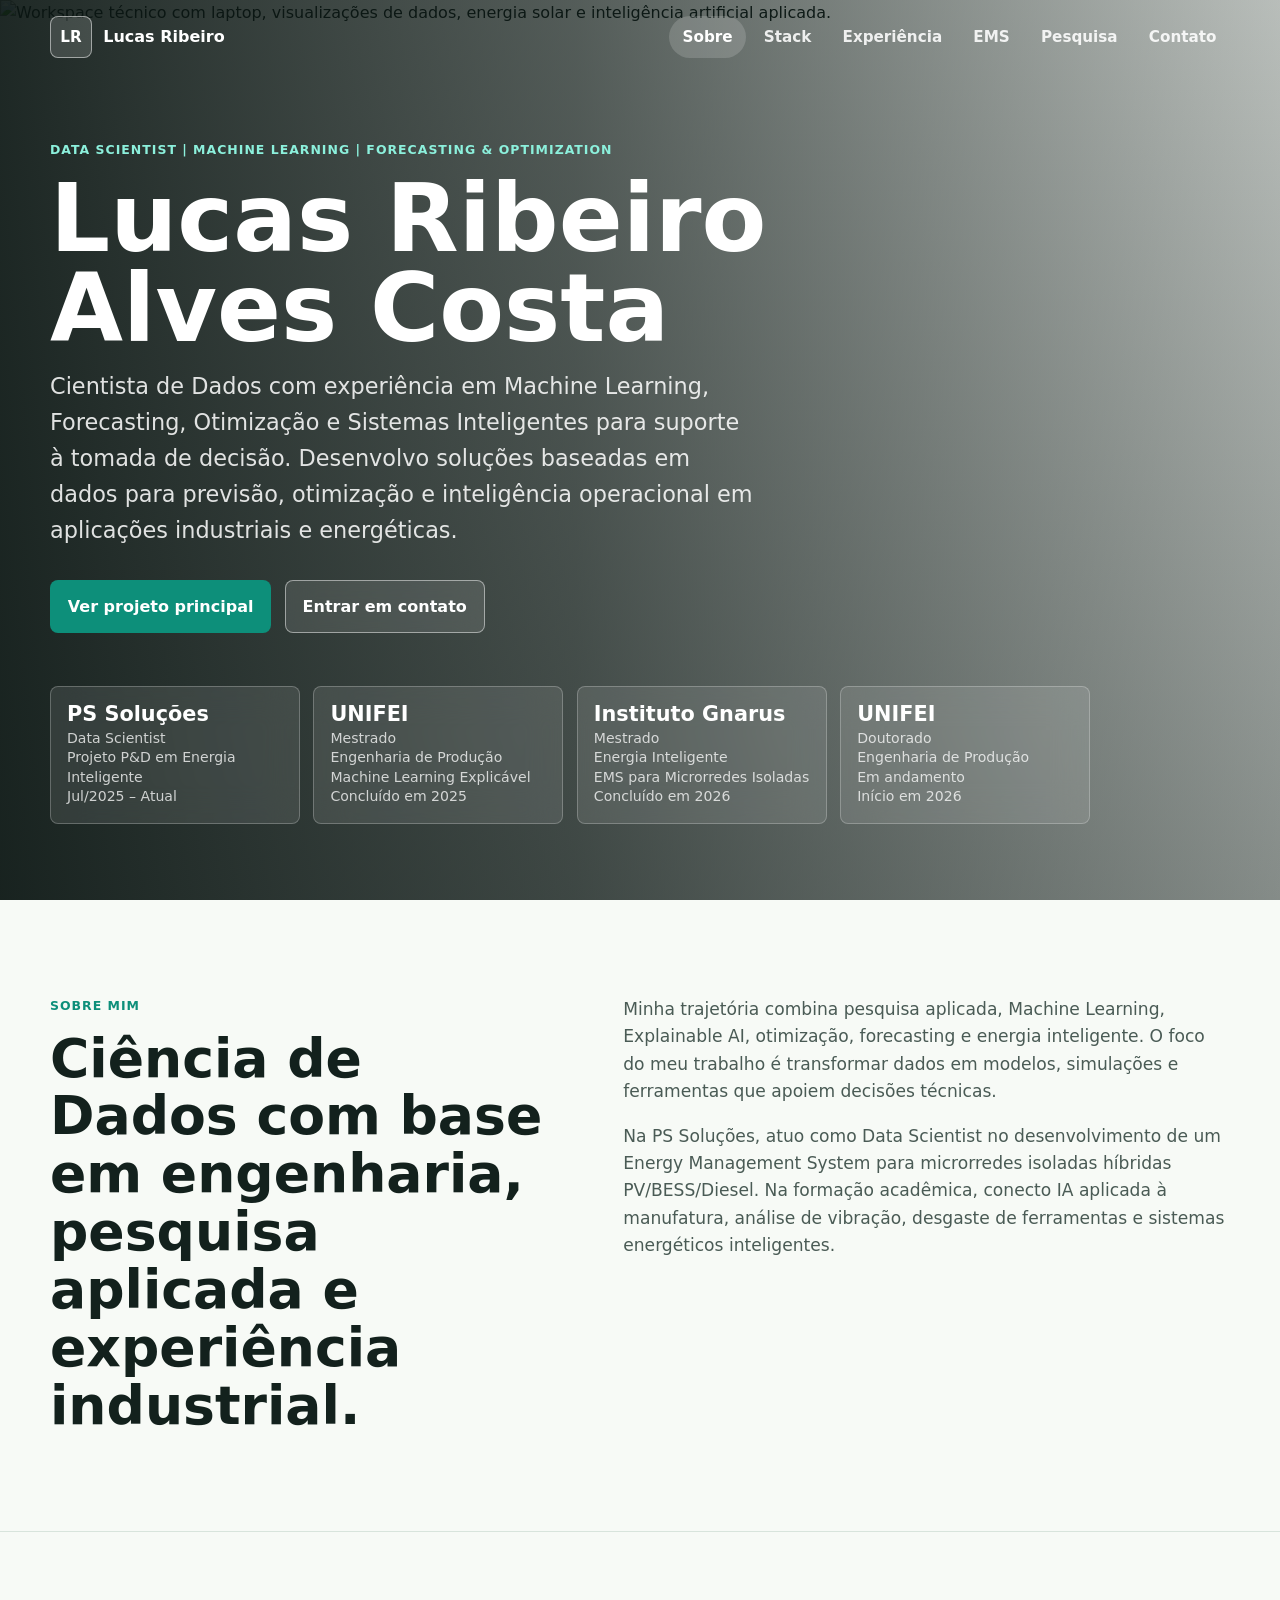
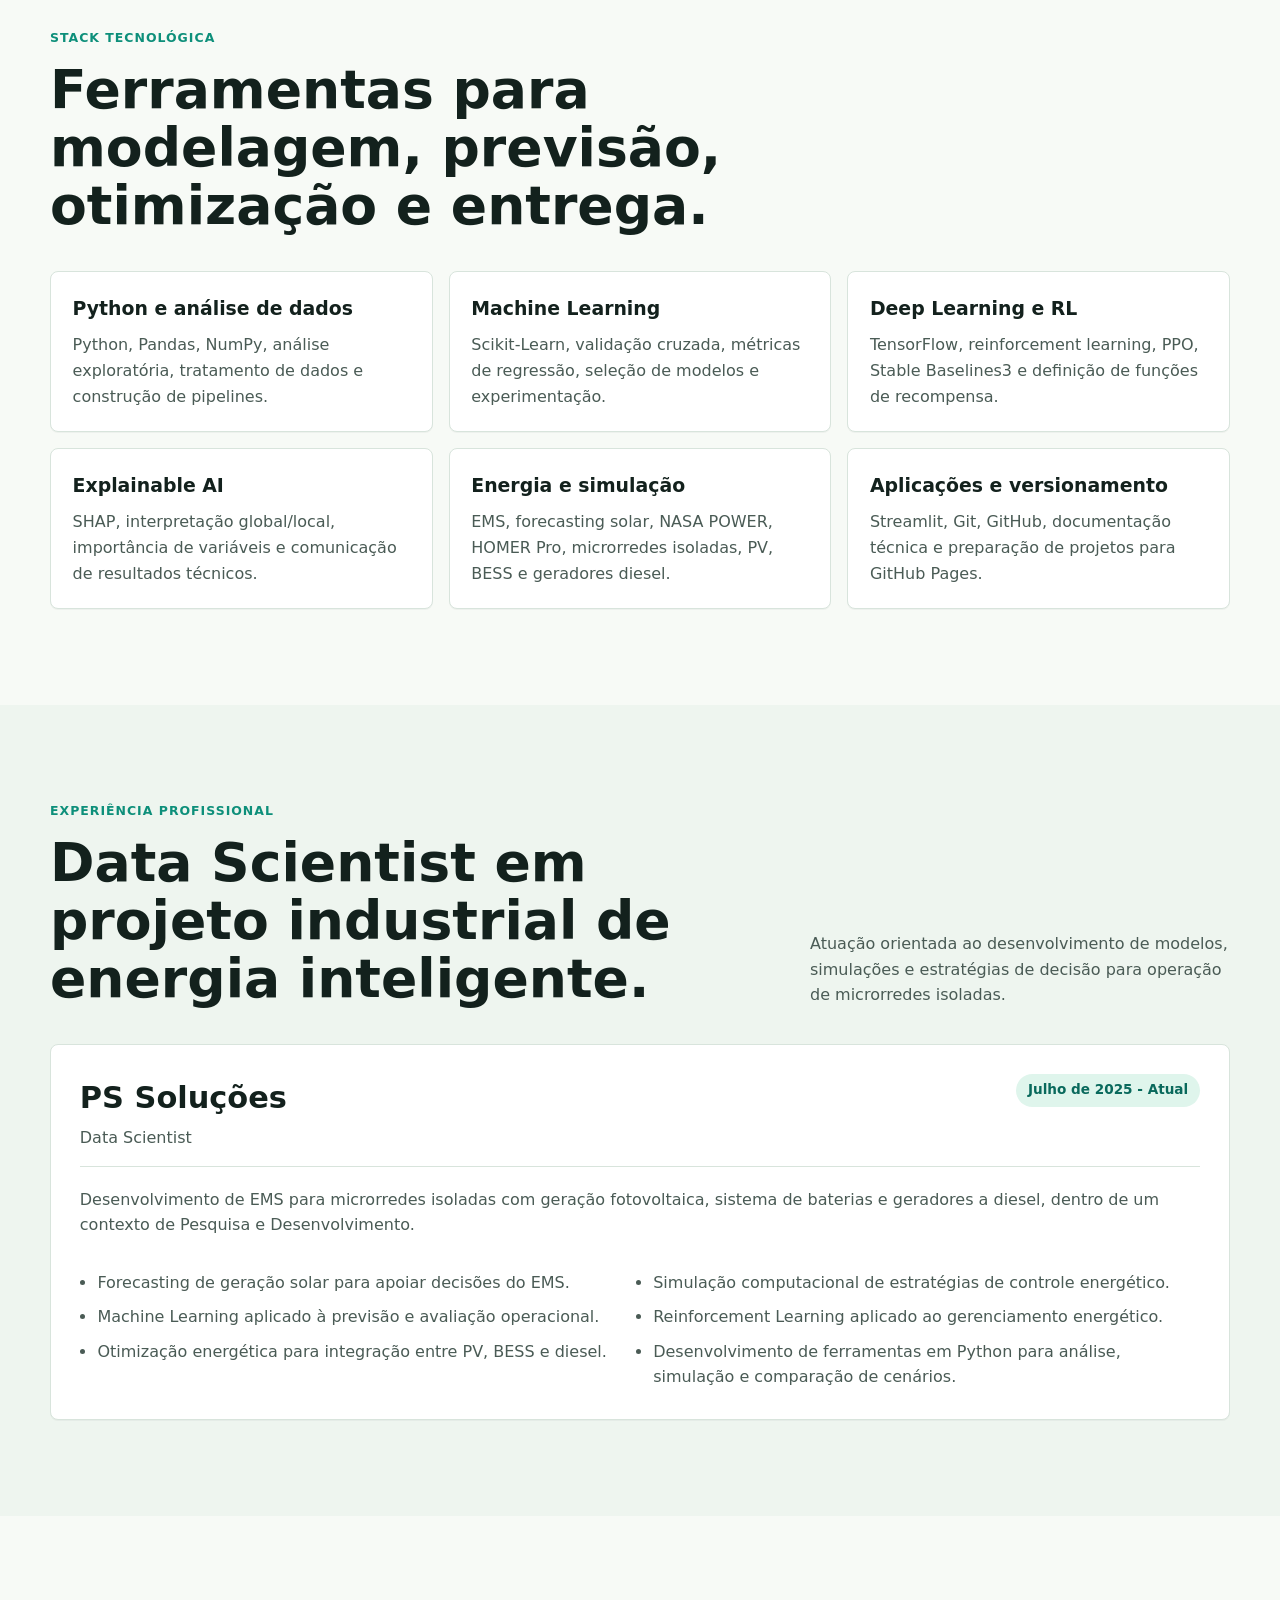
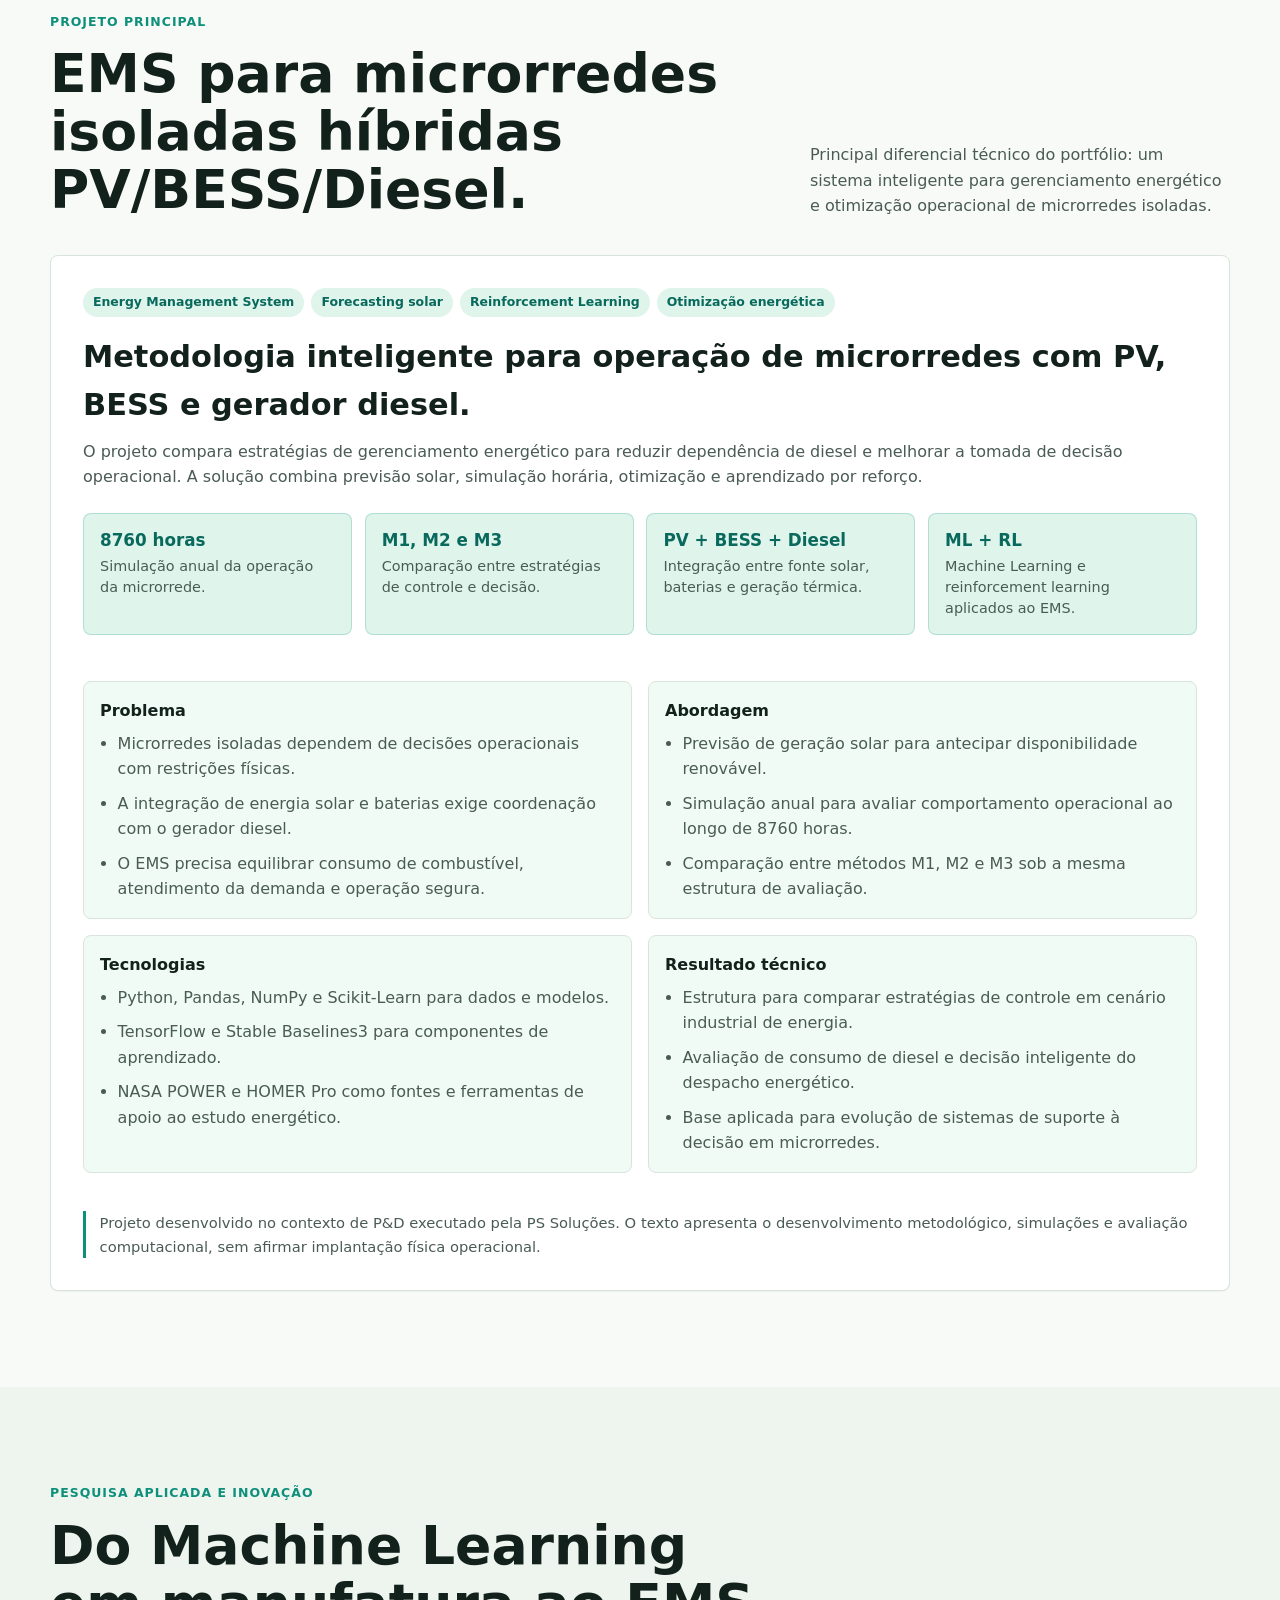
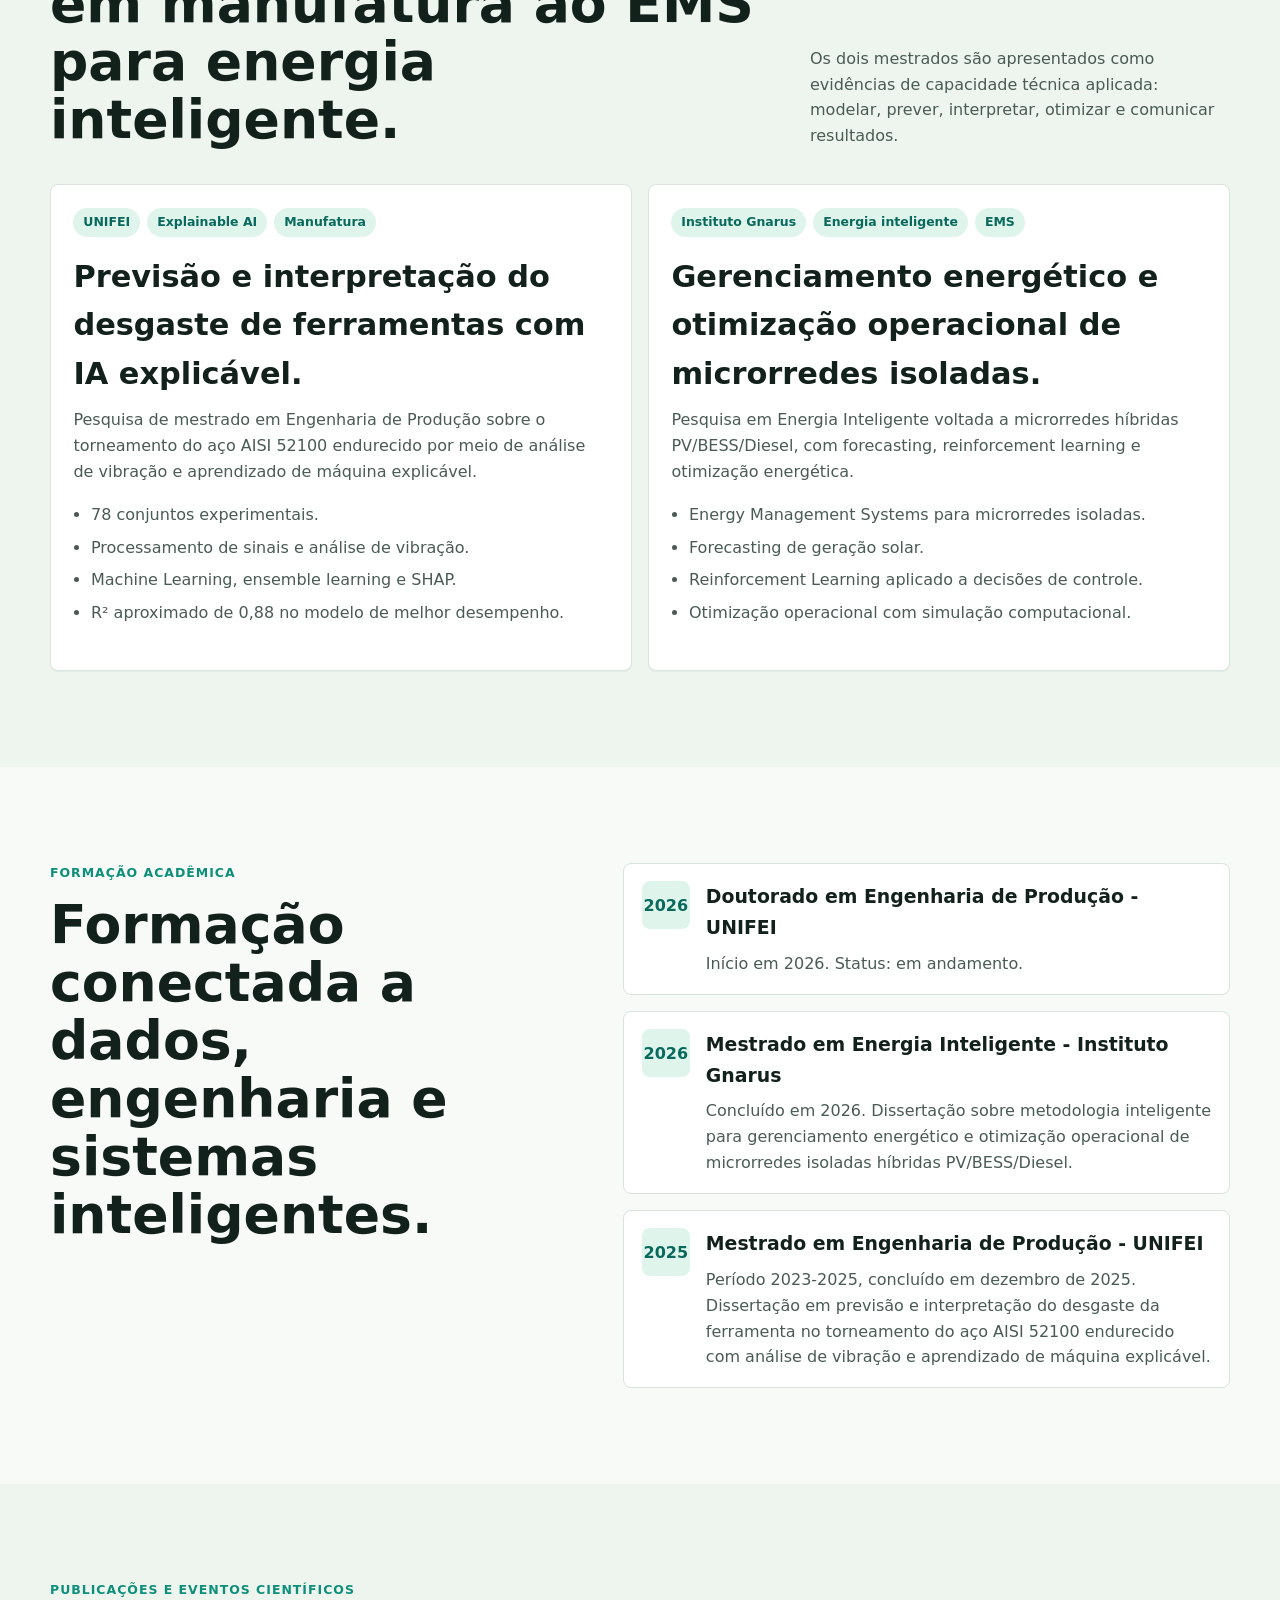
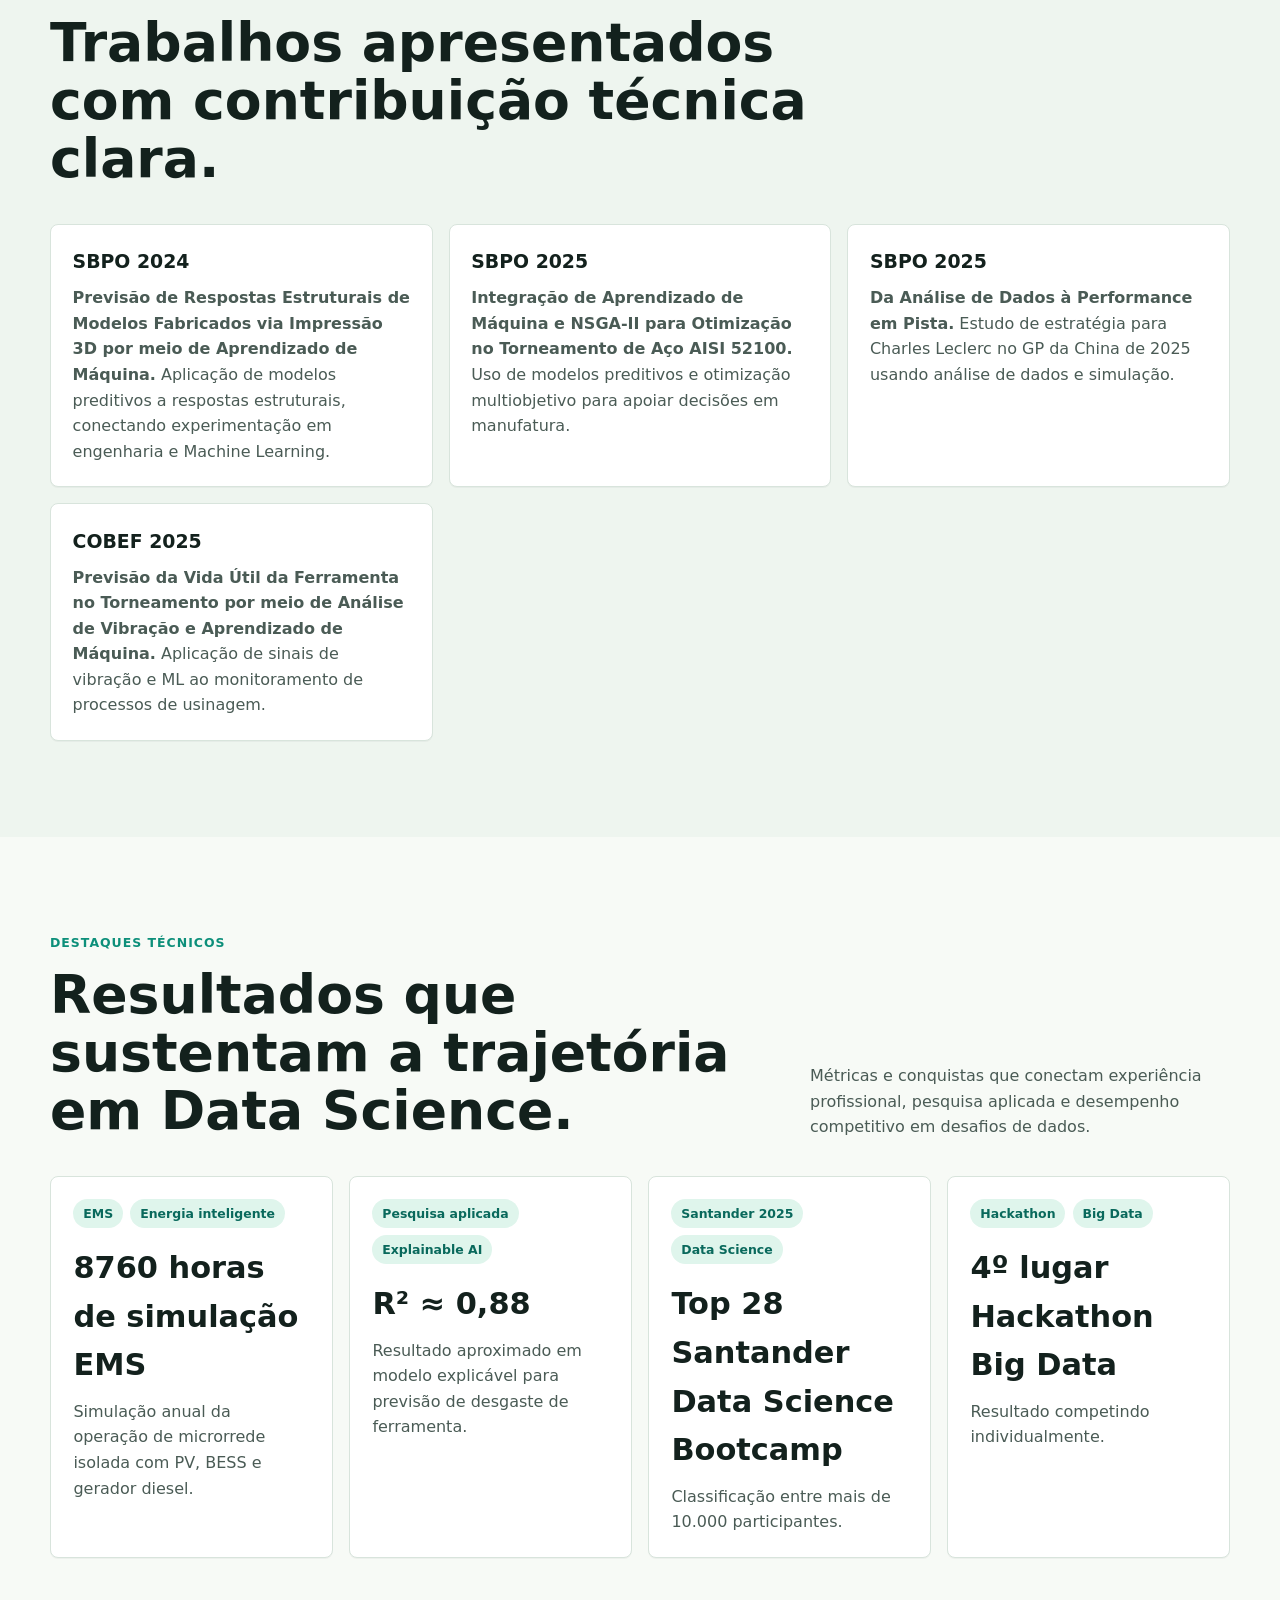
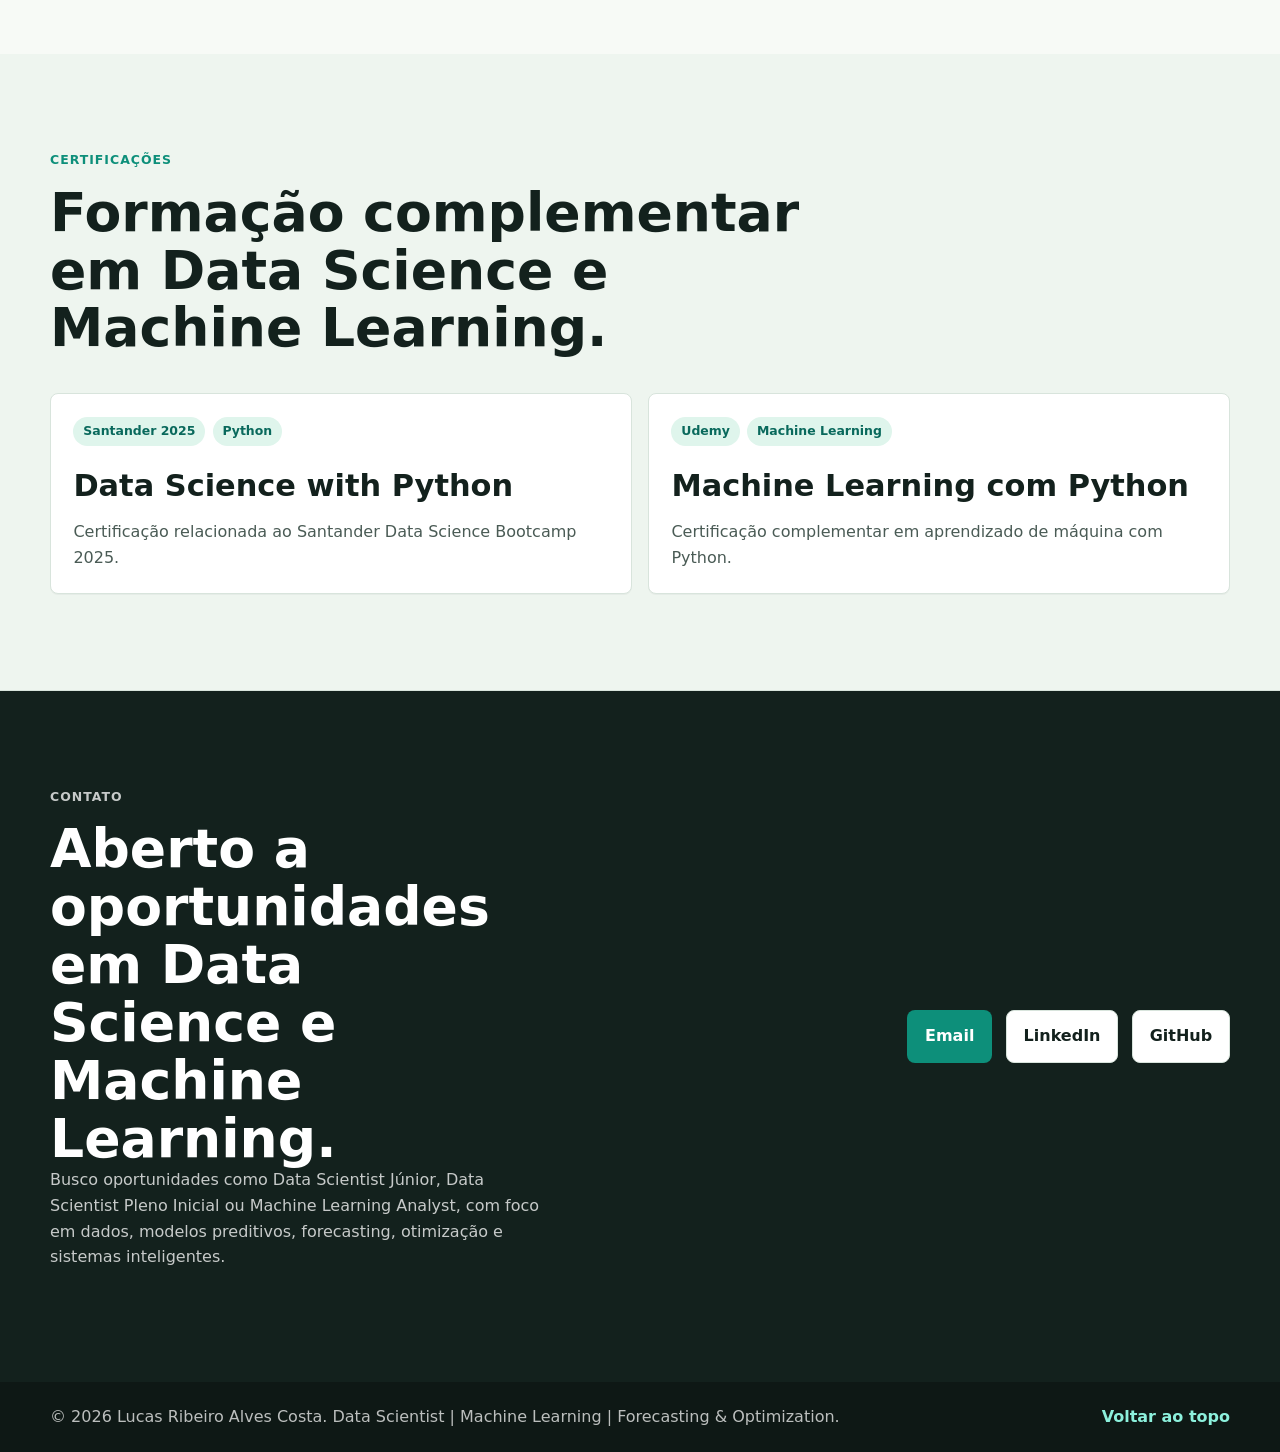
==== index.html @ c2f68615 "Add portfolio homepage" ====
<!doctype html>
<html lang="pt-BR">
  <head>
    <meta charset="utf-8" />
    <meta name="viewport" content="width=device-width, initial-scale=1" />
    <title>Lucas Ribeiro Alves Costa | Data Scientist | Forecasting & Optimization</title>
    <meta
      name="description"
      content="Portfólio de Lucas Ribeiro Alves Costa, Data Scientist com experiência em Machine Learning, Forecasting, Otimização e Sistemas Inteligentes para suporte à tomada de decisão em aplicações industriais e energéticas."
    />
    <meta
      name="keywords"
      content="Lucas Ribeiro Alves Costa, Data Scientist, Machine Learning, Machine Learning Analyst, Forecasting, Optimization, Python, Pandas, NumPy, Scikit-Learn, TensorFlow, SHAP, Explainable AI, Reinforcement Learning, EMS, microrredes isoladas, energia inteligente"
    />
    <meta name="author" content="Lucas Ribeiro Alves Costa" />
    <meta name="robots" content="index, follow" />
    <link rel="canonical" href="https://lucasribeirodatascience.github.io/portfolio-lucas-ribeiro/" />
    <link rel="icon" href="assets/favicon.svg" type="image/svg+xml" />
    <link rel="stylesheet" href="styles.css" />

    <meta property="og:type" content="website" />
    <meta property="og:title" content="Lucas Ribeiro Alves Costa | Data Scientist" />
    <meta
      property="og:description"
      content="Machine Learning, forecasting, otimização e sistemas inteligentes aplicados a manufatura, energia inteligente e suporte à decisão."
    />
    <meta
      property="og:image"
      content="https://lucasribeirodatascience.github.io/portfolio-lucas-ribeiro/assets/hero-data-ai.png"
    />
    <meta property="og:url" content="https://lucasribeirodatascience.github.io/portfolio-lucas-ribeiro/" />
    <meta name="twitter:card" content="summary_large_image" />
    <meta name="twitter:title" content="Lucas Ribeiro Alves Costa | Data Scientist" />
    <meta
      name="twitter:description"
      content="Data Scientist com experiência em Machine Learning, Forecasting, Otimização e Sistemas Inteligentes."
    />
    <meta
      name="twitter:image"
      content="https://lucasribeirodatascience.github.io/portfolio-lucas-ribeiro/assets/hero-data-ai.png"
    />

    <script type="application/ld+json">
      {
        "@context": "https://schema.org",
        "@type": "Person",
        "name": "Lucas Ribeiro Alves Costa",
        "jobTitle": "Data Scientist",
        "email": "mailto:lucas.ribeirocosta@hotmail.com",
        "worksFor": {
          "@type": "Organization",
          "name": "PS Soluções"
        },
        "alumniOf": [
          {
            "@type": "CollegeOrUniversity",
            "name": "Universidade Federal de Itajubá"
          },
          {
            "@type": "EducationalOrganization",
            "name": "Instituto Gnarus"
          }
        ],
        "description": "Cientista de Dados com experiência em Machine Learning, Forecasting, Otimização e Sistemas Inteligentes para suporte à tomada de decisão.",
        "knowsAbout": [
          "Python",
          "Pandas",
          "NumPy",
          "Scikit-Learn",
          "TensorFlow",
          "SHAP",
          "Explainable AI",
          "Forecasting",
          "Optimization",
          "Reinforcement Learning",
          "Stable Baselines3",
          "Streamlit",
          "Energy Management Systems",
          "Microgrids",
          "Solar Forecasting"
        ],
        "url": "https://lucasribeirodatascience.github.io/portfolio-lucas-ribeiro/",
        "sameAs": [
          "https://github.com/LucasRibeirodatascience",
          "https://linkedin.com/in/lucas-ribeiro-datascientist/"
        ]
      }
    </script>
  </head>
  <body>
    <a class="skip-link" href="#conteudo">Ir para o conteúdo</a>

    <header class="site-header" data-header>
      <nav class="nav" aria-label="Navegação principal">
        <a class="brand" href="#inicio" aria-label="Lucas Ribeiro Alves Costa, início">
          <span class="brand__mark">LR</span>
          <span class="brand__text">Lucas Ribeiro</span>
        </a>

        <button class="nav__toggle" type="button" aria-expanded="false" aria-controls="menu">
          <span class="nav__toggle-line"></span>
          <span class="sr-only">Abrir menu</span>
        </button>

        <div class="nav__links" id="menu" data-menu>
          <a href="#sobre">Sobre</a>
          <a href="#stack">Stack</a>
          <a href="#experiencia">Experiência</a>
          <a href="#ems">EMS</a>
          <a href="#pesquisa">Pesquisa</a>
          <a href="#contato">Contato</a>
        </div>
      </nav>
    </header>

    <main id="conteudo">
      <section class="hero" id="inicio" aria-labelledby="hero-title">
        <img
          class="hero__image"
          src="assets/hero-data-ai.png"
          alt="Workspace técnico com laptop, visualizações de dados, energia solar e inteligência artificial aplicada."
        />
        <div class="hero__overlay"></div>
        <div class="hero__content">
          <p class="eyebrow">Data Scientist | Machine Learning | Forecasting & Optimization</p>
          <h1 id="hero-title">Lucas Ribeiro Alves Costa</h1>
          <p class="hero__lead">
            Cientista de Dados com experiência em Machine Learning, Forecasting, Otimização e Sistemas
            Inteligentes para suporte à tomada de decisão. Desenvolvo soluções baseadas em dados para
            previsão, otimização e inteligência operacional em aplicações industriais e energéticas.
          </p>
          <div class="hero__actions" aria-label="Ações principais">
            <a class="button button--primary" href="#ems">Ver projeto principal</a>
            <a class="button button--secondary" href="mailto:lucas.ribeirocosta@hotmail.com">Entrar em contato</a>
          </div>
          <dl class="hero__stats hero__stats--four" aria-label="Destaques profissionais">
            <div>
              <dt>PS Soluções</dt>
              <dd>
                <span>Data Scientist</span>
                <span>Projeto P&amp;D em Energia Inteligente</span>
                <span>Jul/2025 – Atual</span>
              </dd>
            </div>
            <div>
              <dt>UNIFEI</dt>
              <dd>
                <span>Mestrado</span>
                <span>Engenharia de Produção</span>
                <span>Machine Learning Explicável</span>
                <span>Concluído em 2025</span>
              </dd>
            </div>
            <div>
              <dt>Instituto Gnarus</dt>
              <dd>
                <span>Mestrado</span>
                <span>Energia Inteligente</span>
                <span>EMS para Microrredes Isoladas</span>
                <span>Concluído em 2026</span>
              </dd>
            </div>
            <div>
              <dt>UNIFEI</dt>
              <dd>
                <span>Doutorado</span>
                <span>Engenharia de Produção</span>
                <span>Em andamento</span>
                <span>Início em 2026</span>
              </dd>
            </div>
          </dl>
        </div>
      </section>

      <section class="section section--intro" id="sobre" aria-labelledby="sobre-title">
        <div class="container intro-grid">
          <div>
            <p class="section__kicker">Sobre mim</p>
            <h2 id="sobre-title">Ciência de Dados com base em engenharia, pesquisa aplicada e experiência industrial.</h2>
          </div>
          <div class="intro-copy">
            <p>
              Minha trajetória combina pesquisa aplicada, Machine Learning, Explainable AI, otimização,
              forecasting e energia inteligente. O foco do meu trabalho é transformar dados em modelos,
              simulações e ferramentas que apoiem decisões técnicas.
            </p>
            <p>
              Na PS Soluções, atuo como Data Scientist no desenvolvimento de um Energy Management System
              para microrredes isoladas híbridas PV/BESS/Diesel. Na formação acadêmica, conecto IA aplicada
              à manufatura, análise de vibração, desgaste de ferramentas e sistemas energéticos inteligentes.
            </p>
          </div>
        </div>
      </section>

      <section class="section" id="stack" aria-labelledby="stack-title">
        <div class="container">
          <div class="section-heading">
            <p class="section__kicker">Stack tecnológica</p>
            <h2 id="stack-title">Ferramentas para modelagem, previsão, otimização e entrega.</h2>
          </div>
          <div class="stack-grid" role="list">
            <article class="stack-card" role="listitem">
              <h3>Python e análise de dados</h3>
              <p>Python, Pandas, NumPy, análise exploratória, tratamento de dados e construção de pipelines.</p>
            </article>
            <article class="stack-card" role="listitem">
              <h3>Machine Learning</h3>
              <p>Scikit-Learn, validação cruzada, métricas de regressão, seleção de modelos e experimentação.</p>
            </article>
            <article class="stack-card" role="listitem">
              <h3>Deep Learning e RL</h3>
              <p>TensorFlow, reinforcement learning, PPO, Stable Baselines3 e definição de funções de recompensa.</p>
            </article>
            <article class="stack-card" role="listitem">
              <h3>Explainable AI</h3>
              <p>SHAP, interpretação global/local, importância de variáveis e comunicação de resultados técnicos.</p>
            </article>
            <article class="stack-card" role="listitem">
              <h3>Energia e simulação</h3>
              <p>EMS, forecasting solar, NASA POWER, HOMER Pro, microrredes isoladas, PV, BESS e geradores diesel.</p>
            </article>
            <article class="stack-card" role="listitem">
              <h3>Aplicações e versionamento</h3>
              <p>Streamlit, Git, GitHub, documentação técnica e preparação de projetos para GitHub Pages.</p>
            </article>
          </div>
        </div>
      </section>

      <section class="section section--muted" id="experiencia" aria-labelledby="experiencia-title">
        <div class="container">
          <div class="section-heading section-heading--wide">
            <div>
              <p class="section__kicker">Experiência profissional</p>
              <h2 id="experiencia-title">Data Scientist em projeto industrial de energia inteligente.</h2>
            </div>
            <p>
              Atuação orientada ao desenvolvimento de modelos, simulações e estratégias de decisão para
              operação de microrredes isoladas.
            </p>
          </div>

          <article class="experience-card">
            <div class="experience-card__header">
              <div>
                <h3>PS Soluções</h3>
                <p>Data Scientist</p>
              </div>
              <span>Julho de 2025 - Atual</span>
            </div>
            <div class="experience-card__body">
              <p>
                Desenvolvimento de EMS para microrredes isoladas com geração fotovoltaica, sistema de
                baterias e geradores a diesel, dentro de um contexto de Pesquisa e Desenvolvimento.
              </p>
              <ul class="checked-list">
                <li>Forecasting de geração solar para apoiar decisões do EMS.</li>
                <li>Simulação computacional de estratégias de controle energético.</li>
                <li>Machine Learning aplicado à previsão e avaliação operacional.</li>
                <li>Reinforcement Learning aplicado ao gerenciamento energético.</li>
                <li>Otimização energética para integração entre PV, BESS e diesel.</li>
                <li>Desenvolvimento de ferramentas em Python para análise, simulação e comparação de cenários.</li>
              </ul>
            </div>
          </article>
        </div>
      </section>

      <section class="section" id="ems" aria-labelledby="ems-title">
        <div class="container">
          <div class="section-heading section-heading--wide">
            <div>
              <p class="section__kicker">Projeto principal</p>
              <h2 id="ems-title">EMS para microrredes isoladas híbridas PV/BESS/Diesel.</h2>
            </div>
            <p>
              Principal diferencial técnico do portfólio: um sistema inteligente para gerenciamento
              energético e otimização operacional de microrredes isoladas.
            </p>
          </div>

          <article class="project-card project-card--hero">
            <div class="project-card__meta">
              <span>Energy Management System</span>
              <span>Forecasting solar</span>
              <span>Reinforcement Learning</span>
              <span>Otimização energética</span>
            </div>
            <h3>Metodologia inteligente para operação de microrredes com PV, BESS e gerador diesel.</h3>
            <p>
              O projeto compara estratégias de gerenciamento energético para reduzir dependência de diesel
              e melhorar a tomada de decisão operacional. A solução combina previsão solar, simulação
              horária, otimização e aprendizado por reforço.
            </p>

            <div class="metric-strip" aria-label="Métricas de escopo do EMS">
              <div>
                <strong>8760 horas</strong>
                <span>Simulação anual da operação da microrrede.</span>
              </div>
              <div>
                <strong>M1, M2 e M3</strong>
                <span>Comparação entre estratégias de controle e decisão.</span>
              </div>
              <div>
                <strong>PV + BESS + Diesel</strong>
                <span>Integração entre fonte solar, baterias e geração térmica.</span>
              </div>
              <div>
                <strong>ML + RL</strong>
                <span>Machine Learning e reinforcement learning aplicados ao EMS.</span>
              </div>
            </div>

            <div class="evidence-grid">
              <div>
                <h4>Problema</h4>
                <ul>
                  <li>Microrredes isoladas dependem de decisões operacionais com restrições físicas.</li>
                  <li>A integração de energia solar e baterias exige coordenação com o gerador diesel.</li>
                  <li>O EMS precisa equilibrar consumo de combustível, atendimento da demanda e operação segura.</li>
                </ul>
              </div>
              <div>
                <h4>Abordagem</h4>
                <ul>
                  <li>Previsão de geração solar para antecipar disponibilidade renovável.</li>
                  <li>Simulação anual para avaliar comportamento operacional ao longo de 8760 horas.</li>
                  <li>Comparação entre métodos M1, M2 e M3 sob a mesma estrutura de avaliação.</li>
                </ul>
              </div>
              <div>
                <h4>Tecnologias</h4>
                <ul>
                  <li>Python, Pandas, NumPy e Scikit-Learn para dados e modelos.</li>
                  <li>TensorFlow e Stable Baselines3 para componentes de aprendizado.</li>
                  <li>NASA POWER e HOMER Pro como fontes e ferramentas de apoio ao estudo energético.</li>
                </ul>
              </div>
              <div>
                <h4>Resultado técnico</h4>
                <ul>
                  <li>Estrutura para comparar estratégias de controle em cenário industrial de energia.</li>
                  <li>Avaliação de consumo de diesel e decisão inteligente do despacho energético.</li>
                  <li>Base aplicada para evolução de sistemas de suporte à decisão em microrredes.</li>
                </ul>
              </div>
            </div>

            <p class="source-note">
              Projeto desenvolvido no contexto de P&D executado pela PS Soluções. O texto apresenta o
              desenvolvimento metodológico, simulações e avaliação computacional, sem afirmar implantação
              física operacional.
            </p>
          </article>
        </div>
      </section>

      <section class="section section--muted" id="pesquisa" aria-labelledby="pesquisa-title">
        <div class="container">
          <div class="section-heading section-heading--wide">
            <div>
              <p class="section__kicker">Pesquisa aplicada e inovação</p>
              <h2 id="pesquisa-title">Do Machine Learning em manufatura ao EMS para energia inteligente.</h2>
            </div>
            <p>
              Os dois mestrados são apresentados como evidências de capacidade técnica aplicada: modelar,
              prever, interpretar, otimizar e comunicar resultados.
            </p>
          </div>

          <div class="projects-grid">
            <article class="project-card">
              <div class="project-card__meta">
                <span>UNIFEI</span>
                <span>Explainable AI</span>
                <span>Manufatura</span>
              </div>
              <h3>Previsão e interpretação do desgaste de ferramentas com IA explicável.</h3>
              <p>
                Pesquisa de mestrado em Engenharia de Produção sobre o torneamento do aço AISI 52100
                endurecido por meio de análise de vibração e aprendizado de máquina explicável.
              </p>
              <ul class="project-card__list">
                <li>78 conjuntos experimentais.</li>
                <li>Processamento de sinais e análise de vibração.</li>
                <li>Machine Learning, ensemble learning e SHAP.</li>
                <li>R² aproximado de 0,88 no modelo de melhor desempenho.</li>
              </ul>
            </article>

            <article class="project-card">
              <div class="project-card__meta">
                <span>Instituto Gnarus</span>
                <span>Energia inteligente</span>
                <span>EMS</span>
              </div>
              <h3>Gerenciamento energético e otimização operacional de microrredes isoladas.</h3>
              <p>
                Pesquisa em Energia Inteligente voltada a microrredes híbridas PV/BESS/Diesel, com
                forecasting, reinforcement learning e otimização energética.
              </p>
              <ul class="project-card__list">
                <li>Energy Management Systems para microrredes isoladas.</li>
                <li>Forecasting de geração solar.</li>
                <li>Reinforcement Learning aplicado a decisões de controle.</li>
                <li>Otimização operacional com simulação computacional.</li>
              </ul>
            </article>
          </div>
        </div>
      </section>

      <section class="section" id="formacao" aria-labelledby="formacao-title">
        <div class="container results-layout">
          <div class="section-heading">
            <p class="section__kicker">Formação acadêmica</p>
            <h2 id="formacao-title">Formação conectada a dados, engenharia e sistemas inteligentes.</h2>
          </div>
          <div class="timeline">
            <article class="timeline__item">
              <span class="timeline__number">2026</span>
              <div>
                <h3>Doutorado em Engenharia de Produção - UNIFEI</h3>
                <p>Início em 2026. Status: em andamento.</p>
              </div>
            </article>
            <article class="timeline__item">
              <span class="timeline__number">2026</span>
              <div>
                <h3>Mestrado em Energia Inteligente - Instituto Gnarus</h3>
                <p>
                  Concluído em 2026. Dissertação sobre metodologia inteligente para gerenciamento
                  energético e otimização operacional de microrredes isoladas híbridas PV/BESS/Diesel.
                </p>
              </div>
            </article>
            <article class="timeline__item">
              <span class="timeline__number">2025</span>
              <div>
                <h3>Mestrado em Engenharia de Produção - UNIFEI</h3>
                <p>
                  Período 2023-2025, concluído em dezembro de 2025. Dissertação em previsão e interpretação
                  do desgaste da ferramenta no torneamento do aço AISI 52100 endurecido com análise de
                  vibração e aprendizado de máquina explicável.
                </p>
              </div>
            </article>
          </div>
        </div>
      </section>

      <section class="section section--muted" id="eventos" aria-labelledby="eventos-title">
        <div class="container">
          <div class="section-heading">
            <p class="section__kicker">Publicações e eventos científicos</p>
            <h2 id="eventos-title">Trabalhos apresentados com contribuição técnica clara.</h2>
          </div>
          <div class="stack-grid">
            <article class="stack-card">
              <h3>SBPO 2024</h3>
              <p>
                <strong>Previsão de Respostas Estruturais de Modelos Fabricados via Impressão 3D por meio
                de Aprendizado de Máquina.</strong> Aplicação de modelos preditivos a respostas estruturais,
                conectando experimentação em engenharia e Machine Learning.
              </p>
            </article>
            <article class="stack-card">
              <h3>SBPO 2025</h3>
              <p>
                <strong>Integração de Aprendizado de Máquina e NSGA-II para Otimização no Torneamento de
                Aço AISI 52100.</strong> Uso de modelos preditivos e otimização multiobjetivo para apoiar
                decisões em manufatura.
              </p>
            </article>
            <article class="stack-card">
              <h3>SBPO 2025</h3>
              <p>
                <strong>Da Análise de Dados à Performance em Pista.</strong> Estudo de estratégia para
                Charles Leclerc no GP da China de 2025 usando análise de dados e simulação.
              </p>
            </article>
            <article class="stack-card">
              <h3>COBEF 2025</h3>
              <p>
                <strong>Previsão da Vida Útil da Ferramenta no Torneamento por meio de Análise de Vibração
                e Aprendizado de Máquina.</strong> Aplicação de sinais de vibração e ML ao monitoramento
                de processos de usinagem.
              </p>
            </article>
          </div>
        </div>
      </section>

      <section class="section" id="destaques-tecnicos" aria-labelledby="destaques-tecnicos-title">
        <div class="container">
          <div class="section-heading section-heading--wide">
            <div>
              <p class="section__kicker">Destaques técnicos</p>
              <h2 id="destaques-tecnicos-title">Resultados que sustentam a trajetória em Data Science.</h2>
            </div>
            <p>
              Métricas e conquistas que conectam experiência profissional, pesquisa aplicada e desempenho
              competitivo em desafios de dados.
            </p>
          </div>
          <div class="differentials-grid">
            <article class="project-card">
              <div class="project-card__meta">
                <span>EMS</span>
                <span>Energia inteligente</span>
              </div>
              <h3>8760 horas de simulação EMS</h3>
              <p>Simulação anual da operação de microrrede isolada com PV, BESS e gerador diesel.</p>
            </article>
            <article class="project-card">
              <div class="project-card__meta">
                <span>Pesquisa aplicada</span>
                <span>Explainable AI</span>
              </div>
              <h3>R² ≈ 0,88</h3>
              <p>Resultado aproximado em modelo explicável para previsão de desgaste de ferramenta.</p>
            </article>
            <article class="project-card">
              <div class="project-card__meta">
                <span>Santander 2025</span>
                <span>Data Science</span>
              </div>
              <h3>Top 28 Santander Data Science Bootcamp</h3>
              <p>Classificação entre mais de 10.000 participantes.</p>
            </article>
            <article class="project-card">
              <div class="project-card__meta">
                <span>Hackathon</span>
                <span>Big Data</span>
              </div>
              <h3>4º lugar Hackathon Big Data</h3>
              <p>Resultado competindo individualmente.</p>
            </article>
          </div>
        </div>
      </section>

      <section class="section section--muted" id="certificacoes" aria-labelledby="certificacoes-title">
        <div class="container">
          <div class="section-heading">
            <p class="section__kicker">Certificações</p>
            <h2 id="certificacoes-title">Formação complementar em Data Science e Machine Learning.</h2>
          </div>
          <div class="projects-grid projects-grid--compact">
            <article class="project-card">
              <div class="project-card__meta">
                <span>Santander 2025</span>
                <span>Python</span>
              </div>
              <h3>Data Science with Python</h3>
              <p>Certificação relacionada ao Santander Data Science Bootcamp 2025.</p>
            </article>
            <article class="project-card">
              <div class="project-card__meta">
                <span>Udemy</span>
                <span>Machine Learning</span>
              </div>
              <h3>Machine Learning com Python</h3>
              <p>Certificação complementar em aprendizado de máquina com Python.</p>
            </article>
          </div>
        </div>
      </section>

      <section class="section section--cta" id="contato" aria-labelledby="contato-title">
        <div class="container contact">
          <div>
            <p class="section__kicker">Contato</p>
            <h2 id="contato-title">Aberto a oportunidades em Data Science e Machine Learning.</h2>
            <p>
              Busco oportunidades como Data Scientist Júnior, Data Scientist Pleno Inicial ou Machine
              Learning Analyst, com foco em dados, modelos preditivos, forecasting, otimização e sistemas
              inteligentes.
            </p>
          </div>
          <div class="contact__actions">
            <a class="button button--primary" href="mailto:lucas.ribeirocosta@hotmail.com">Email</a>
            <a class="button button--secondary" href="https://linkedin.com/in/lucas-ribeiro-datascientist/" target="_blank" rel="noreferrer">LinkedIn</a>
            <a class="button button--secondary" href="https://github.com/LucasRibeirodatascience" target="_blank" rel="noreferrer">GitHub</a>
          </div>
        </div>
      </section>
    </main>

    <footer class="footer">
      <div class="container footer__inner">
        <p>© <span data-year></span> Lucas Ribeiro Alves Costa. Data Scientist | Machine Learning | Forecasting & Optimization.</p>
        <a href="#inicio">Voltar ao topo</a>
      </div>
    </footer>

    <script src="script.js"></script>
  </body>
</html>
---- styles.css ----
:root {
  --bg: #f7faf6;
  --bg-strong: #eef5ef;
  --ink: #13211d;
  --ink-soft: #4a5b55;
  --line: #d8e4dc;
  --teal: #0d8f7a;
  --teal-deep: #09695c;
  --mint: #dff5ec;
  --white: #ffffff;
  --graphite: #1f2a27;
  --shadow: 0 20px 60px rgba(16, 33, 29, 0.14);
  --radius: 8px;
  --max-width: 1180px;
  color-scheme: light;
}

* {
  box-sizing: border-box;
}

html {
  scroll-behavior: smooth;
}

body {
  margin: 0;
  background: var(--bg);
  color: var(--ink);
  font-family:
    Inter, ui-sans-serif, system-ui, -apple-system, BlinkMacSystemFont, "Segoe UI", sans-serif;
  line-height: 1.6;
  text-rendering: optimizeLegibility;
}

body.nav-open {
  overflow: hidden;
}

img {
  display: block;
  max-width: 100%;
}

a {
  color: inherit;
  text-decoration: none;
}

p,
h1,
h2,
h3 {
  margin-top: 0;
}

p {
  color: var(--ink-soft);
}

:focus-visible {
  outline: 3px solid rgba(13, 143, 122, 0.5);
  outline-offset: 3px;
}

.sr-only,
.skip-link {
  clip: rect(0 0 0 0);
  clip-path: inset(50%);
  height: 1px;
  overflow: hidden;
  position: absolute;
  white-space: nowrap;
  width: 1px;
}

.skip-link:focus {
  clip: auto;
  clip-path: none;
  height: auto;
  left: 1rem;
  padding: 0.7rem 1rem;
  top: 1rem;
  width: auto;
  z-index: 100;
  background: var(--white);
  border: 1px solid var(--line);
  border-radius: var(--radius);
}

.container {
  width: min(100% - 2rem, var(--max-width));
  margin-inline: auto;
}

.site-header {
  position: fixed;
  inset: 0 0 auto;
  z-index: 50;
  transition:
    background 180ms ease,
    border-color 180ms ease,
    box-shadow 180ms ease;
}

.site-header.is-scrolled,
.site-header.is-open {
  background: rgba(247, 250, 246, 0.94);
  border-bottom: 1px solid rgba(216, 228, 220, 0.9);
  box-shadow: 0 10px 30px rgba(16, 33, 29, 0.08);
  backdrop-filter: blur(16px);
}

.nav {
  width: min(100% - 2rem, var(--max-width));
  min-height: 74px;
  margin-inline: auto;
  display: flex;
  align-items: center;
  justify-content: space-between;
  gap: 1rem;
}

.brand {
  display: inline-flex;
  align-items: center;
  gap: 0.7rem;
  color: var(--white);
  font-weight: 800;
}

.site-header.is-scrolled .brand,
.site-header.is-open .brand {
  color: var(--ink);
}

.brand__mark {
  display: grid;
  width: 42px;
  height: 42px;
  place-items: center;
  border: 1px solid rgba(255, 255, 255, 0.5);
  border-radius: var(--radius);
  background: rgba(255, 255, 255, 0.14);
  font-size: 0.95rem;
}

.site-header.is-scrolled .brand__mark,
.site-header.is-open .brand__mark {
  color: var(--white);
  border-color: transparent;
  background: var(--teal-deep);
}

.nav__links {
  display: flex;
  align-items: center;
  gap: 0.25rem;
}

.nav__links a {
  color: rgba(255, 255, 255, 0.88);
  border-radius: 999px;
  font-size: 0.95rem;
  font-weight: 700;
  padding: 0.55rem 0.85rem;
  transition:
    background 180ms ease,
    color 180ms ease;
}

.site-header.is-scrolled .nav__links a,
.site-header.is-open .nav__links a {
  color: var(--ink-soft);
}

.nav__links a:hover,
.nav__links a.is-active {
  background: rgba(255, 255, 255, 0.16);
  color: var(--white);
}

.site-header.is-scrolled .nav__links a:hover,
.site-header.is-scrolled .nav__links a.is-active,
.site-header.is-open .nav__links a:hover,
.site-header.is-open .nav__links a.is-active {
  background: var(--mint);
  color: var(--teal-deep);
}

.nav__toggle {
  display: none;
}

.hero {
  position: relative;
  min-height: 100svh;
  display: grid;
  align-items: center;
  overflow: hidden;
  isolation: isolate;
}

.hero__image,
.hero__overlay {
  position: absolute;
  inset: 0;
  width: 100%;
  height: 100%;
}

.hero__image {
  z-index: -2;
  object-fit: cover;
}

.hero__overlay {
  z-index: -1;
  background:
    linear-gradient(90deg, rgba(9, 20, 17, 0.9) 0%, rgba(9, 20, 17, 0.66) 45%, rgba(9, 20, 17, 0.2) 100%),
    linear-gradient(0deg, rgba(9, 20, 17, 0.35), rgba(9, 20, 17, 0.08));
}

.hero__content {
  width: min(100% - 2rem, var(--max-width));
  margin: 0 auto;
  padding: 8.5rem 0 4.5rem;
}

.eyebrow,
.section__kicker {
  margin-bottom: 0.85rem;
  color: var(--teal);
  font-size: 0.78rem;
  font-weight: 900;
  text-transform: uppercase;
  letter-spacing: 0.08em;
}

.hero .eyebrow {
  color: #8cf0dc;
}

.hero h1 {
  max-width: 900px;
  margin-bottom: 1rem;
  color: var(--white);
  font-size: clamp(3.1rem, 7.5vw, 5.9rem);
  line-height: 0.95;
  letter-spacing: 0;
}

.hero__lead {
  max-width: 710px;
  margin-bottom: 2rem;
  color: rgba(255, 255, 255, 0.86);
  font-size: clamp(1.1rem, 2vw, 1.4rem);
}

.hero__actions,
.contact__actions {
  display: flex;
  flex-wrap: wrap;
  gap: 0.85rem;
  align-items: center;
}

.button {
  display: inline-flex;
  min-height: 46px;
  align-items: center;
  justify-content: center;
  border: 1px solid transparent;
  border-radius: var(--radius);
  font-weight: 800;
  padding: 0.78rem 1.05rem;
  transition:
    transform 180ms ease,
    background 180ms ease,
    border-color 180ms ease,
    color 180ms ease;
}

.button:hover {
  transform: translateY(-2px);
}

.button--primary {
  background: var(--teal);
  color: var(--white);
}

.button--primary:hover {
  background: var(--teal-deep);
}

.button--secondary {
  border-color: rgba(255, 255, 255, 0.48);
  background: rgba(255, 255, 255, 0.11);
  color: var(--white);
  backdrop-filter: blur(14px);
}

.section--cta .button--secondary,
.button--ghost {
  border-color: var(--line);
  background: var(--white);
  color: var(--ink);
}

.button--ghost {
  background: transparent;
}

.hero__stats {
  display: grid;
  grid-template-columns: repeat(3, minmax(0, 1fr));
  gap: 0.85rem;
  max-width: 860px;
  margin: 3.3rem 0 0;
}

.hero__stats--four {
  grid-template-columns: repeat(4, minmax(0, 1fr));
  max-width: 1040px;
}

.hero__stats div {
  padding: 1rem;
  border: 1px solid rgba(255, 255, 255, 0.24);
  border-radius: var(--radius);
  background: rgba(255, 255, 255, 0.1);
  backdrop-filter: blur(18px);
}

.hero__stats dt {
  color: var(--white);
  font-size: 1.3rem;
  font-weight: 900;
  line-height: 1.15;
}

.hero__stats dd {
  margin: 0.15rem 0 0;
  color: rgba(255, 255, 255, 0.76);
  font-size: 0.88rem;
  line-height: 1.38;
}

.hero__stats dd span {
  display: block;
}

.section {
  padding: 6rem 0;
}

.section--muted {
  background: var(--bg-strong);
}

.section--intro {
  border-bottom: 1px solid var(--line);
}

.intro-grid,
.results-layout,
.contact {
  display: grid;
  grid-template-columns: minmax(0, 0.9fr) minmax(0, 1.1fr);
  gap: clamp(2rem, 6vw, 5rem);
  align-items: start;
}

.section h2 {
  max-width: 780px;
  margin-bottom: 0;
  color: var(--ink);
  font-size: clamp(2rem, 5vw, 3.35rem);
  line-height: 1.08;
  letter-spacing: 0;
}

.intro-copy p {
  font-size: 1.07rem;
}

.section-heading {
  max-width: 790px;
  margin-bottom: 2.25rem;
}

.section-heading--wide {
  max-width: none;
  display: grid;
  grid-template-columns: minmax(0, 1fr) minmax(280px, 420px);
  gap: 2rem;
  align-items: end;
}

.section-heading--wide p:last-child {
  margin-bottom: 0;
}

.stack-grid,
.projects-grid,
.differentials-grid {
  display: grid;
  gap: 1rem;
}

.stack-grid {
  grid-template-columns: repeat(3, minmax(0, 1fr));
}

.stack-card,
.project-card {
  border: 1px solid var(--line);
  border-radius: var(--radius);
  background: var(--white);
  box-shadow: 0 1px 0 rgba(16, 33, 29, 0.04);
}

.stack-card {
  padding: 1.35rem;
}

.stack-card h3,
.project-card h3,
.timeline__item h3 {
  margin-bottom: 0.55rem;
  color: var(--ink);
  font-size: 1.18rem;
}

.stack-card h4,
.project-card h4,
.research-card h4,
.experience-card h4 {
  margin: 0 0 0.45rem;
  color: var(--ink);
  font-size: 1rem;
}

.stack-card p,
.project-card p,
.timeline__item p {
  margin-bottom: 0;
}

.projects-grid {
  grid-template-columns: repeat(2, minmax(0, 1fr));
}

.projects-grid--compact {
  grid-template-columns: repeat(2, minmax(0, 1fr));
}

.differentials-grid {
  grid-template-columns: repeat(4, minmax(0, 1fr));
}

.project-card {
  display: flex;
  min-height: 100%;
  flex-direction: column;
  padding: 1.4rem;
}

.project-card--hero {
  grid-column: 1 / -1;
  padding: clamp(1.4rem, 3vw, 2rem);
}

.project-card--featured {
  grid-row: span 2;
  background: var(--graphite);
  color: var(--white);
  box-shadow: var(--shadow);
}

.project-card--featured h3,
.project-card--featured p,
.project-card--featured li {
  color: var(--white);
}

.project-card--featured p,
.project-card--featured li {
  color: rgba(255, 255, 255, 0.78);
}

.project-card__meta {
  display: flex;
  flex-wrap: wrap;
  gap: 0.45rem;
  margin-bottom: 1rem;
}

.project-card__meta span,
.project-card__tags span {
  display: inline-flex;
  align-items: center;
  border-radius: 999px;
  font-size: 0.78rem;
  font-weight: 800;
}

.project-card__meta span {
  background: var(--mint);
  color: var(--teal-deep);
  padding: 0.28rem 0.62rem;
}

.project-card--featured .project-card__meta span {
  background: rgba(140, 240, 220, 0.14);
  color: #8cf0dc;
}

.project-card h3 {
  font-size: clamp(1.35rem, 3vw, 1.9rem);
}

.project-card__list {
  display: grid;
  gap: 0.45rem;
  margin: 1.1rem 0 1.35rem;
  padding-left: 1.1rem;
  color: var(--ink-soft);
}

.project-card__tags {
  display: flex;
  flex-wrap: wrap;
  gap: 0.45rem;
  margin-top: auto;
}

.project-card__tags span {
  border: 1px solid var(--line);
  color: var(--ink-soft);
  padding: 0.25rem 0.58rem;
}

.project-card--featured .project-card__tags span {
  border-color: rgba(255, 255, 255, 0.18);
  color: rgba(255, 255, 255, 0.78);
}

.experience-card,
.research-card {
  border: 1px solid var(--line);
  border-radius: var(--radius);
  background: var(--white);
  box-shadow: 0 1px 0 rgba(16, 33, 29, 0.04);
}

.experience-card {
  padding: clamp(1.2rem, 3vw, 1.8rem);
}

.experience-card__header {
  display: flex;
  flex-wrap: wrap;
  align-items: start;
  justify-content: space-between;
  gap: 1rem;
  padding-bottom: 1rem;
  border-bottom: 1px solid var(--line);
}

.experience-card__header h3 {
  margin-bottom: 0.15rem;
  color: var(--ink);
  font-size: clamp(1.35rem, 3vw, 1.9rem);
}

.experience-card__header p {
  margin: 0;
}

.experience-card__header span {
  display: inline-flex;
  border-radius: 999px;
  background: var(--mint);
  color: var(--teal-deep);
  font-size: 0.85rem;
  font-weight: 900;
  padding: 0.35rem 0.75rem;
}

.experience-card__body {
  display: grid;
  gap: 1rem;
  padding-top: 1.2rem;
}

.checked-list,
.evidence-grid ul {
  display: grid;
  gap: 0.55rem;
  margin: 0;
  padding-left: 1.1rem;
  color: var(--ink-soft);
}

.checked-list {
  grid-template-columns: repeat(2, minmax(0, 1fr));
}

.evidence-grid {
  display: grid;
  grid-template-columns: repeat(2, minmax(0, 1fr));
  gap: 1rem;
  margin: 1.4rem 0;
}

.evidence-grid > div {
  border: 1px solid var(--line);
  border-radius: var(--radius);
  background: rgba(223, 245, 236, 0.45);
  padding: 1rem;
}

.metric-strip {
  display: grid;
  grid-template-columns: repeat(auto-fit, minmax(190px, 1fr));
  gap: 0.8rem;
  margin: 1.45rem 0;
}

.metric-strip div {
  border: 1px solid rgba(13, 143, 122, 0.22);
  border-radius: var(--radius);
  background: var(--mint);
  padding: 1rem;
}

.metric-strip strong {
  display: block;
  margin-bottom: 0.35rem;
  color: var(--teal-deep);
  font-size: 1.05rem;
  line-height: 1.2;
}

.metric-strip span {
  display: block;
  color: var(--ink-soft);
  font-size: 0.9rem;
  line-height: 1.45;
}

.metric-strip--light div {
  background: var(--white);
}

.research-card {
  padding: clamp(1.4rem, 3vw, 2rem);
}

.research-card h3 {
  max-width: 980px;
  margin-bottom: 1.3rem;
  color: var(--ink);
  font-size: clamp(1.4rem, 3vw, 2rem);
  line-height: 1.18;
}

.research-card__columns {
  display: grid;
  grid-template-columns: repeat(2, minmax(0, 1fr));
  gap: 1rem;
}

.research-card__columns > div {
  border: 1px solid var(--line);
  border-radius: var(--radius);
  background: var(--bg);
  padding: 1rem;
}

.research-card__columns p {
  margin: 0;
}

.source-note {
  margin: 1rem 0 0;
  border-left: 3px solid var(--teal);
  color: var(--ink-soft);
  font-size: 0.92rem;
  padding-left: 0.85rem;
}

.career-timeline {
  position: relative;
  display: grid;
  gap: 1rem;
}

.career-timeline::before {
  position: absolute;
  top: 1rem;
  bottom: 1rem;
  left: 7.75rem;
  width: 2px;
  background: var(--line);
  content: "";
}

.career-timeline__item {
  position: relative;
  display: grid;
  grid-template-columns: 7rem minmax(0, 1fr);
  gap: 1.5rem;
  align-items: start;
}

.career-timeline__item::before {
  position: absolute;
  top: 1rem;
  left: 7.28rem;
  width: 1rem;
  height: 1rem;
  border: 3px solid var(--bg);
  border-radius: 999px;
  background: var(--teal);
  box-shadow: 0 0 0 1px var(--line);
  content: "";
  z-index: 1;
}

.career-timeline__date {
  display: inline-flex;
  min-height: 44px;
  align-items: center;
  justify-content: center;
  border: 1px solid var(--line);
  border-radius: var(--radius);
  background: var(--white);
  color: var(--teal-deep);
  font-size: 0.86rem;
  font-weight: 900;
  padding: 0.45rem 0.55rem;
  text-align: center;
}

.career-timeline__item > div {
  border: 1px solid var(--line);
  border-radius: var(--radius);
  background: var(--white);
  padding: 1.05rem;
  box-shadow: 0 1px 0 rgba(16, 33, 29, 0.04);
}

.career-timeline__item--accent > div {
  border-color: rgba(13, 143, 122, 0.3);
  background: linear-gradient(180deg, var(--white), rgba(223, 245, 236, 0.55));
}

.career-timeline__item h3 {
  margin-bottom: 0.35rem;
  color: var(--ink);
  font-size: 1.1rem;
}

.career-timeline__item p {
  margin: 0;
}

.timeline {
  display: grid;
  gap: 1rem;
}

.timeline__item {
  display: grid;
  grid-template-columns: auto 1fr;
  gap: 1rem;
  padding: 1.1rem;
  border: 1px solid var(--line);
  border-radius: var(--radius);
  background: var(--white);
}

.timeline__number {
  display: grid;
  width: 48px;
  height: 48px;
  place-items: center;
  border-radius: var(--radius);
  background: var(--mint);
  color: var(--teal-deep);
  font-weight: 900;
}

.section--cta {
  border-top: 1px solid var(--line);
  background: var(--ink);
}

.section--cta h2,
.section--cta p {
  color: var(--white);
}

.section--cta p {
  color: rgba(255, 255, 255, 0.76);
}

.contact {
  align-items: center;
}

.contact__actions {
  justify-content: flex-end;
}

.footer {
  background: #0e1815;
  color: rgba(255, 255, 255, 0.72);
  padding: 1.4rem 0;
}

.footer__inner {
  display: flex;
  flex-wrap: wrap;
  align-items: center;
  justify-content: space-between;
  gap: 1rem;
}

.footer p {
  margin: 0;
  color: rgba(255, 255, 255, 0.72);
}

.footer a {
  color: #8cf0dc;
  font-weight: 800;
}

@media (max-width: 900px) {
  .brand {
    color: var(--ink);
  }

  .brand__mark {
    color: var(--white);
    border-color: transparent;
    background: var(--teal-deep);
  }

  .site-header {
    background: rgba(247, 250, 246, 0.94);
    border-bottom: 1px solid rgba(216, 228, 220, 0.9);
    backdrop-filter: blur(16px);
  }

  .nav__toggle {
    display: inline-grid;
    width: 44px;
    height: 44px;
    place-items: center;
    border: 1px solid var(--line);
    border-radius: var(--radius);
    background: var(--white);
  }

  .nav__toggle-line,
  .nav__toggle-line::before,
  .nav__toggle-line::after {
    display: block;
    width: 18px;
    height: 2px;
    border-radius: 999px;
    background: var(--ink);
    content: "";
    transition: transform 180ms ease;
  }

  .nav__toggle-line::before {
    transform: translateY(-6px);
  }

  .nav__toggle-line::after {
    transform: translateY(4px);
  }

  .nav__toggle[aria-expanded="true"] .nav__toggle-line {
    transform: rotate(45deg);
  }

  .nav__toggle[aria-expanded="true"] .nav__toggle-line::before {
    transform: translateY(0) rotate(90deg);
  }

  .nav__toggle[aria-expanded="true"] .nav__toggle-line::after {
    transform: translateY(-2px) rotate(90deg);
  }

  .nav__links {
    position: fixed;
    inset: 74px 1rem auto;
    display: none;
    flex-direction: column;
    align-items: stretch;
    padding: 0.65rem;
    border: 1px solid var(--line);
    border-radius: var(--radius);
    background: var(--white);
    box-shadow: var(--shadow);
  }

  .nav__links.is-open {
    display: flex;
  }

  .nav__links a,
  .site-header.is-scrolled .nav__links a,
  .site-header.is-open .nav__links a {
    color: var(--ink);
    padding: 0.85rem;
  }

  .nav__links a:hover,
  .nav__links a.is-active,
  .site-header.is-scrolled .nav__links a:hover,
  .site-header.is-scrolled .nav__links a.is-active {
    background: var(--mint);
    color: var(--teal-deep);
  }

  .hero {
    min-height: 92svh;
  }

  .hero__overlay {
    background:
      linear-gradient(180deg, rgba(9, 20, 17, 0.84), rgba(9, 20, 17, 0.72)),
      linear-gradient(0deg, rgba(9, 20, 17, 0.32), rgba(9, 20, 17, 0.12));
  }

  .hero__content {
    padding-top: 7rem;
  }

  .hero__stats,
  .stack-grid,
  .projects-grid,
  .differentials-grid,
  .intro-grid,
  .results-layout,
  .contact,
  .section-heading--wide,
  .checked-list,
  .evidence-grid,
  .metric-strip,
  .research-card__columns {
    grid-template-columns: 1fr;
  }

  .project-card--featured {
    grid-row: auto;
  }

  .contact__actions {
    justify-content: flex-start;
  }
}

@media (max-width: 620px) {
  .container,
  .nav,
  .hero__content {
    width: min(100% - 1.25rem, var(--max-width));
  }

  .brand__text {
    display: none;
  }

  .hero h1 {
    font-size: clamp(3.25rem, 18vw, 4.8rem);
  }

  .hero__stats {
    gap: 0.6rem;
  }

  .section {
    padding: 4.2rem 0;
  }

  .button {
    width: 100%;
  }

  .timeline__item {
    grid-template-columns: 1fr;
  }

  .career-timeline::before {
    left: 0.55rem;
  }

  .career-timeline__item {
    grid-template-columns: 1fr;
    gap: 0.65rem;
    padding-left: 1.6rem;
  }

  .career-timeline__item::before {
    left: 0.06rem;
  }

  .career-timeline__date {
    justify-content: flex-start;
    width: fit-content;
  }
}

@media (prefers-reduced-motion: reduce) {
  *,
  *::before,
  *::after {
    scroll-behavior: auto !important;
    transition: none !important;
  }
}
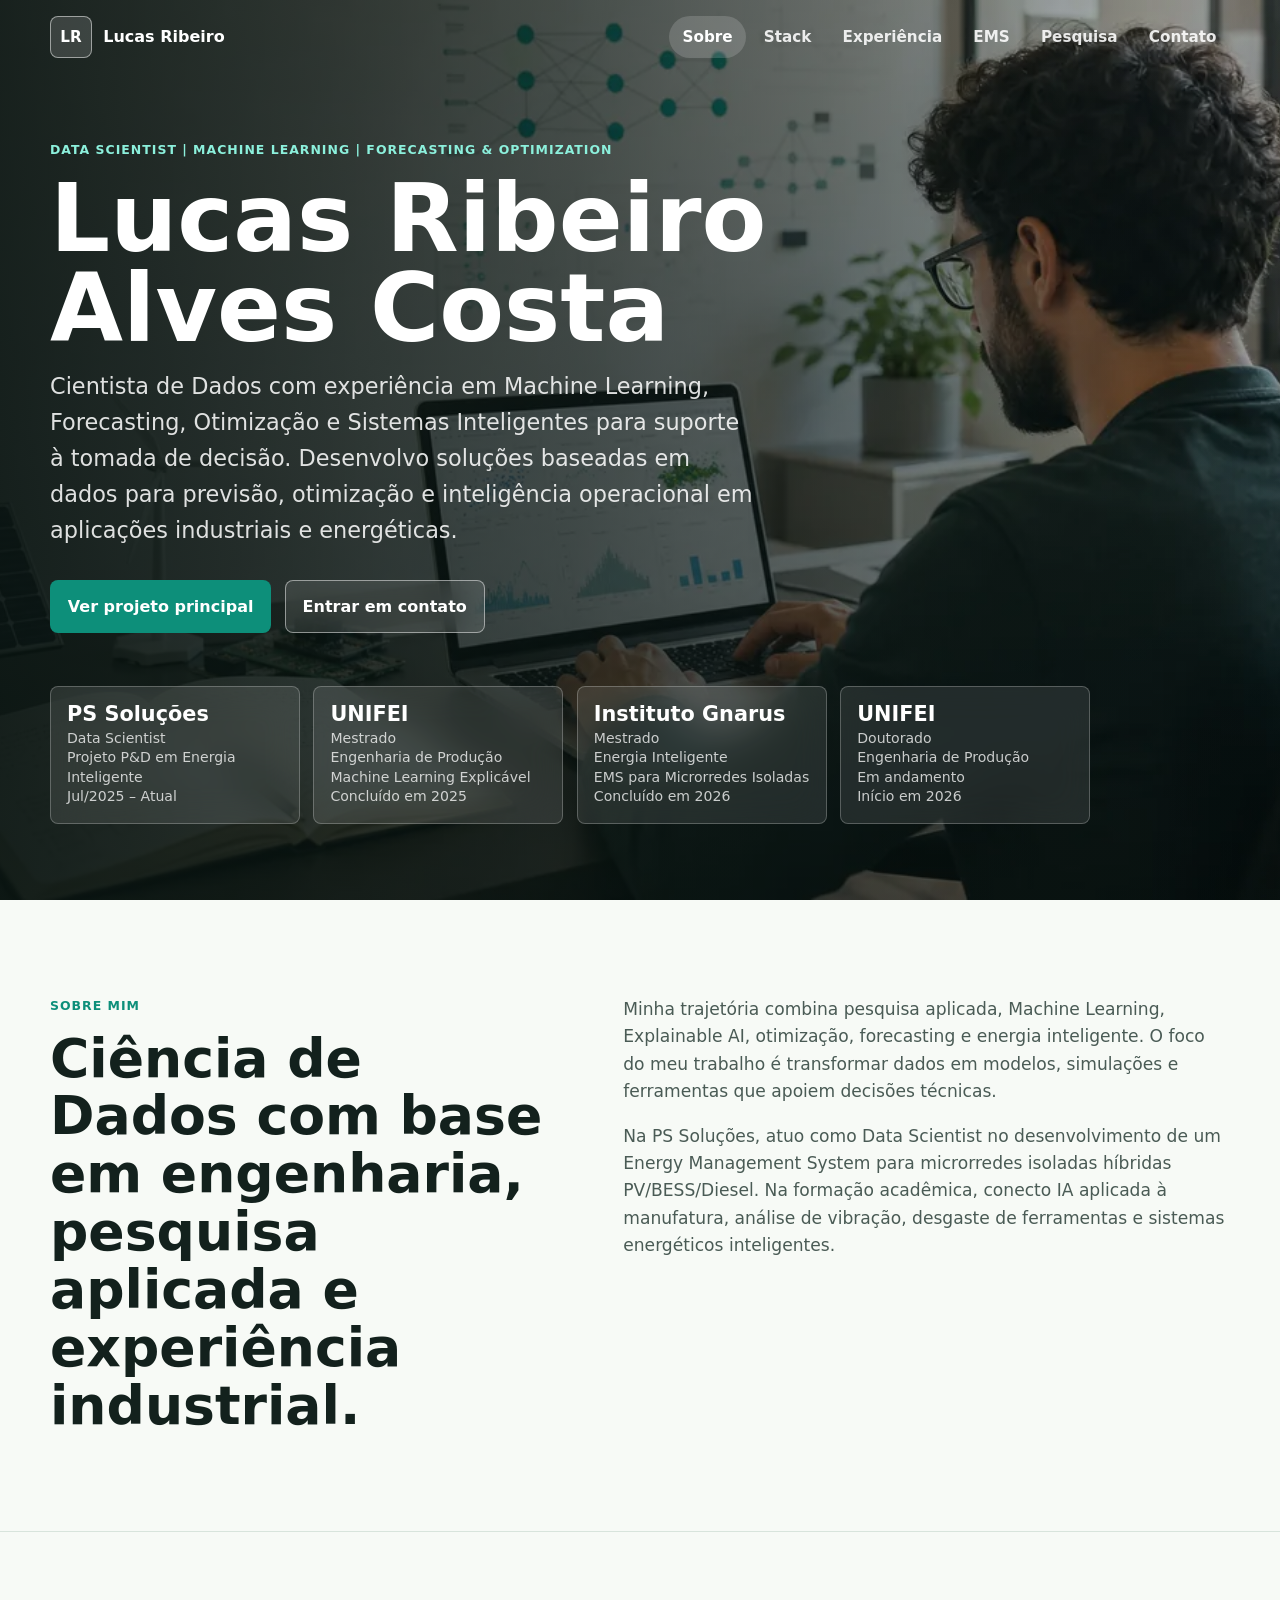
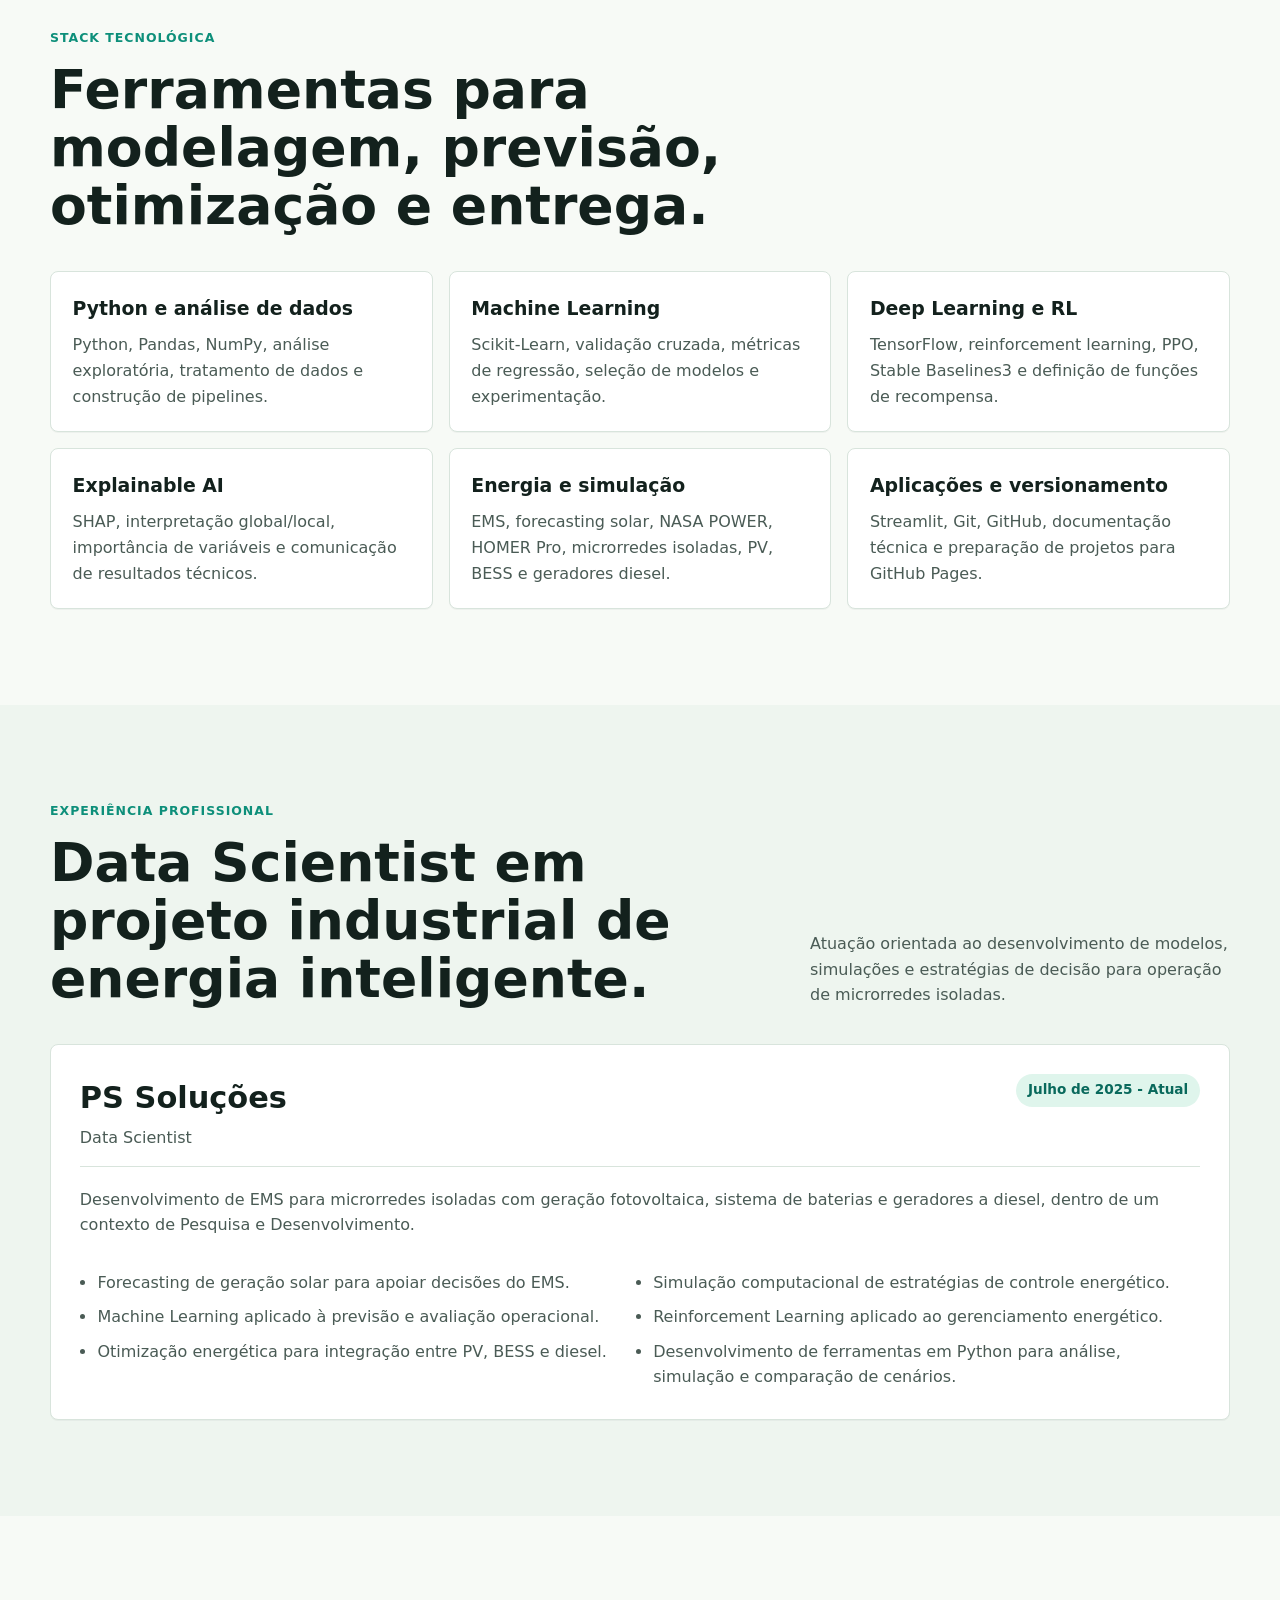
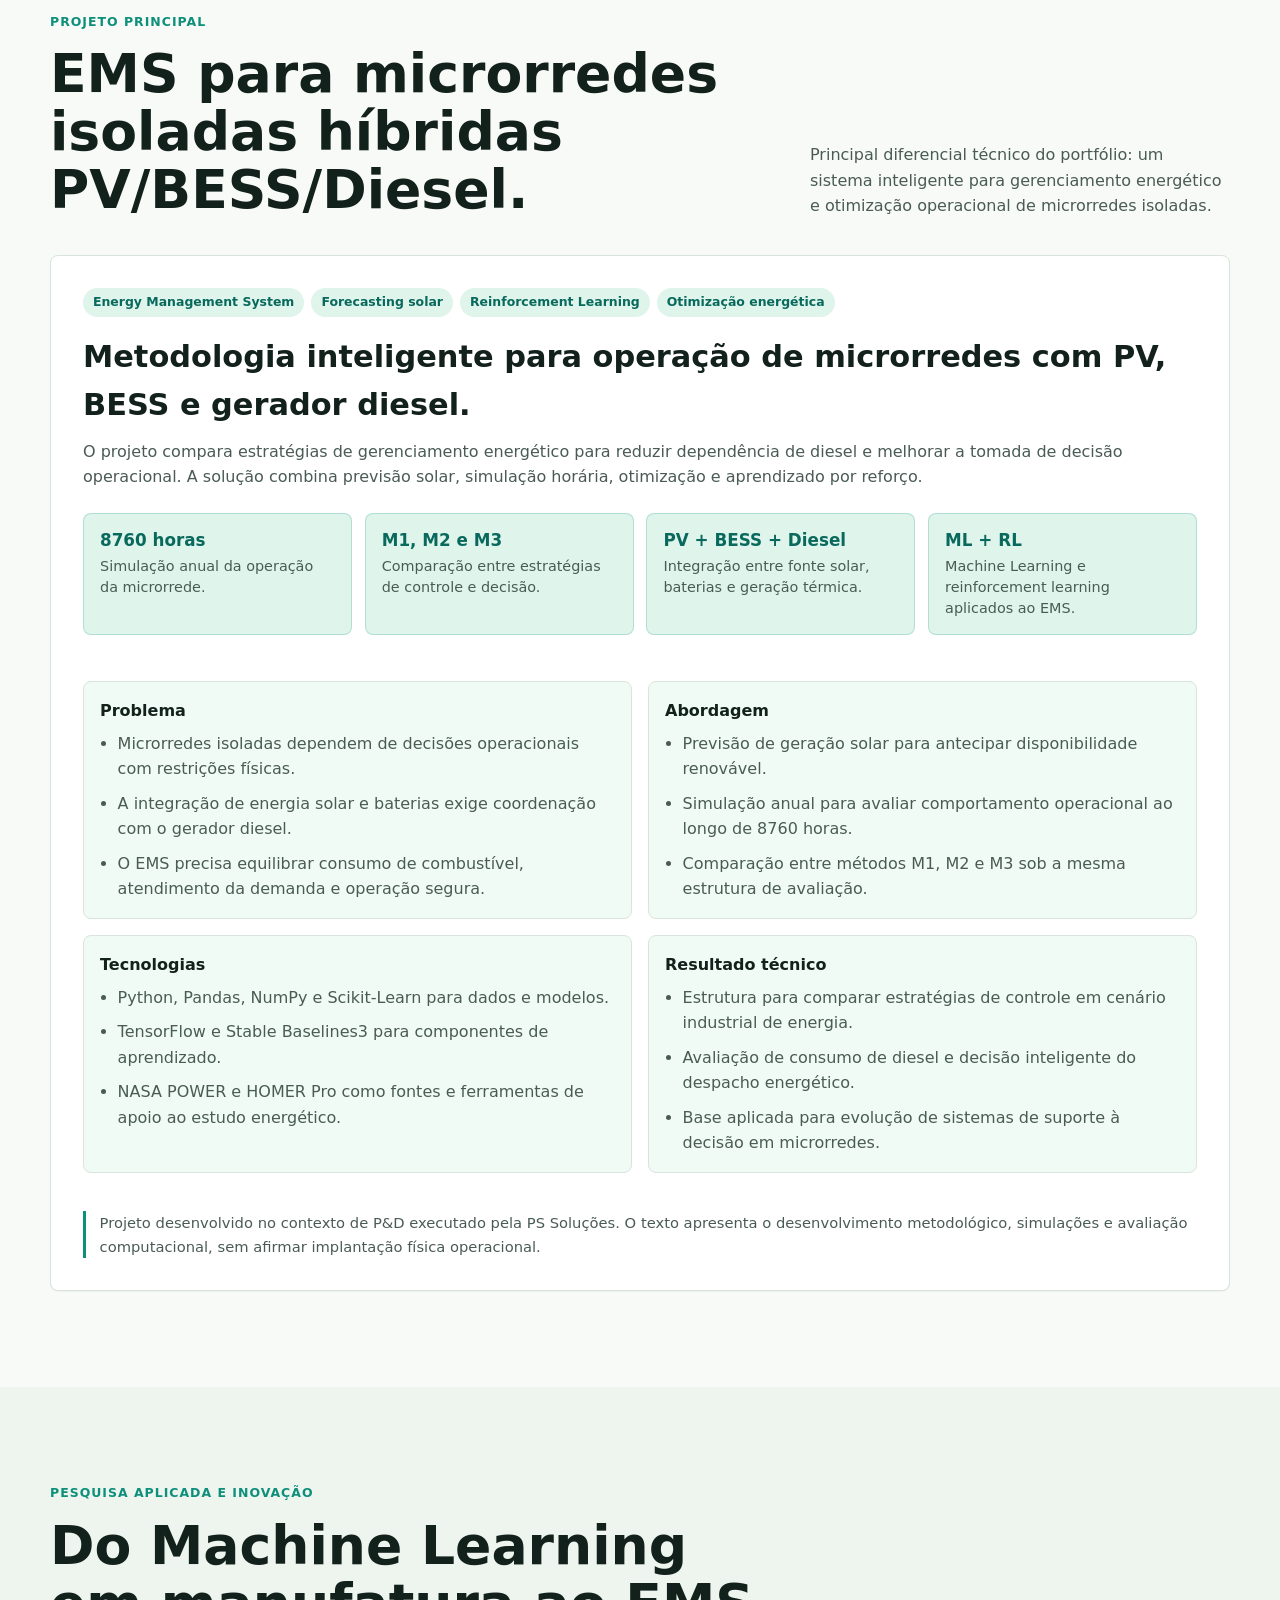
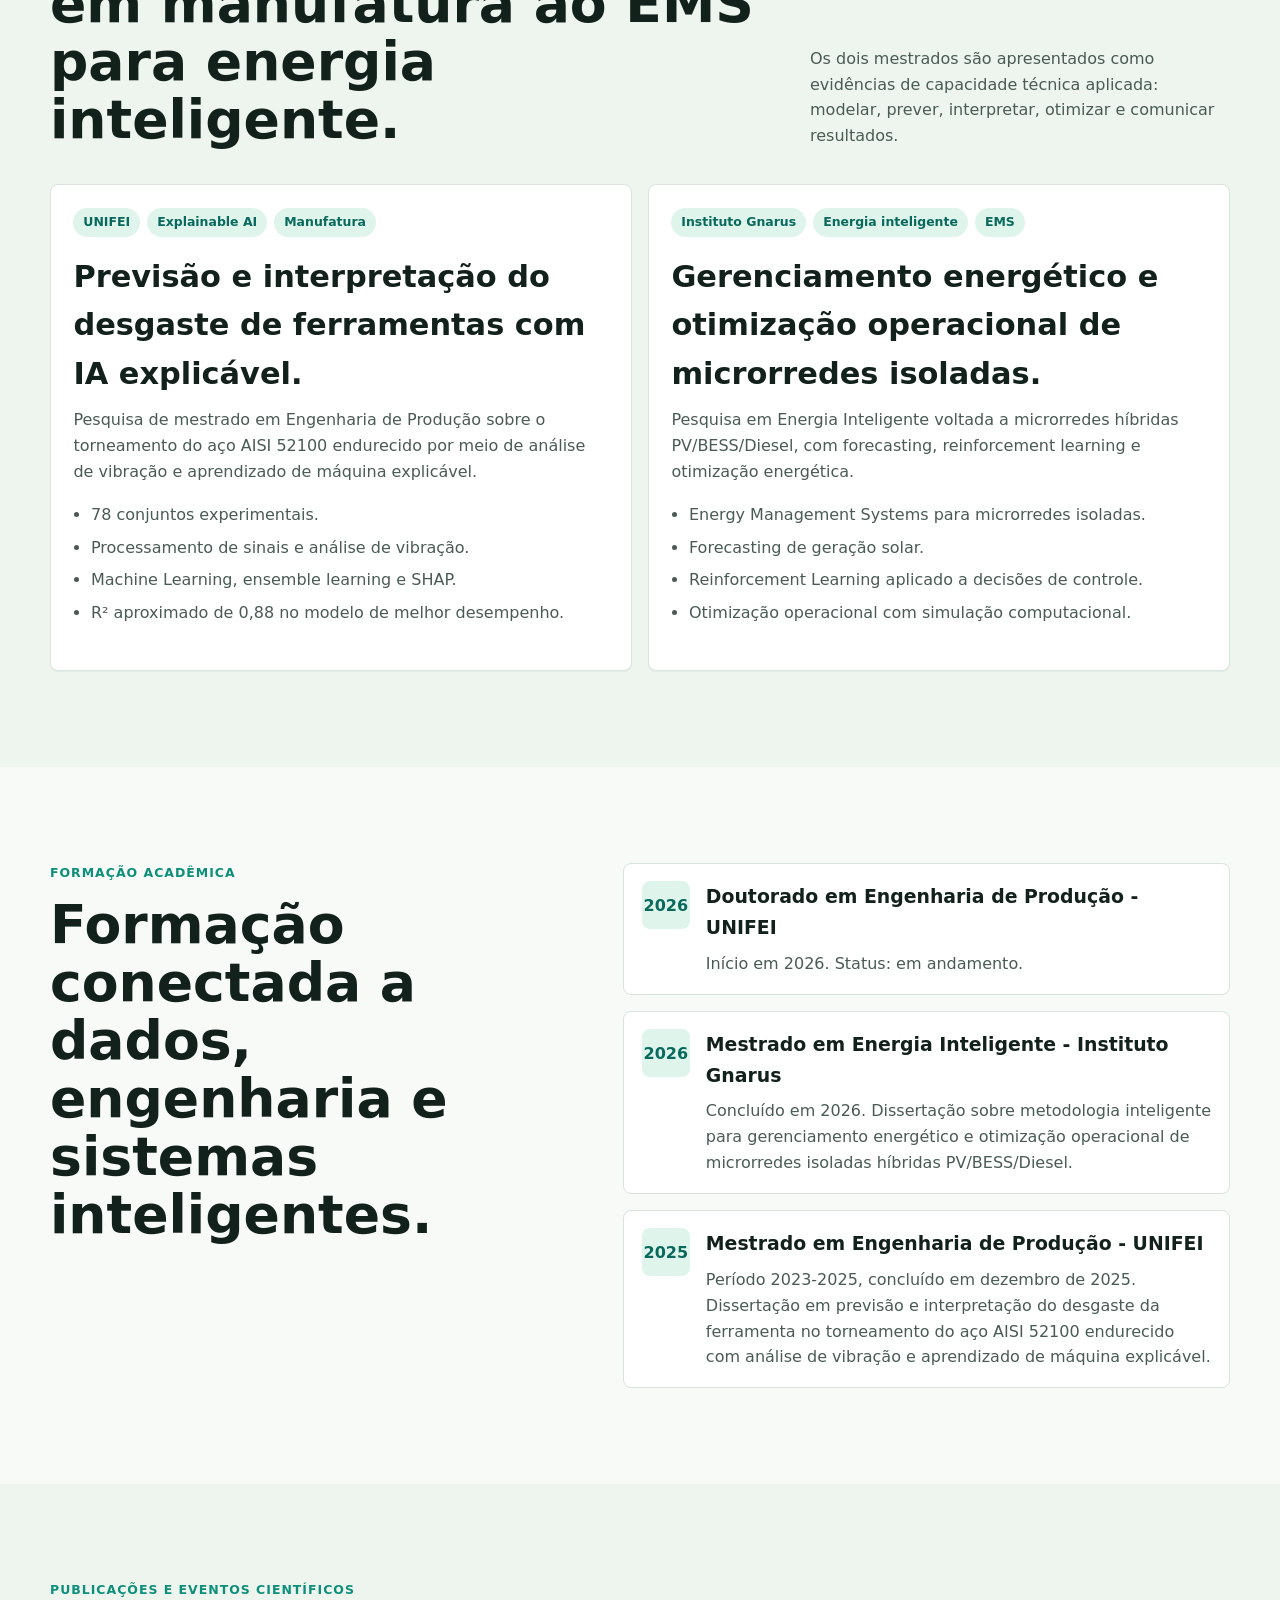
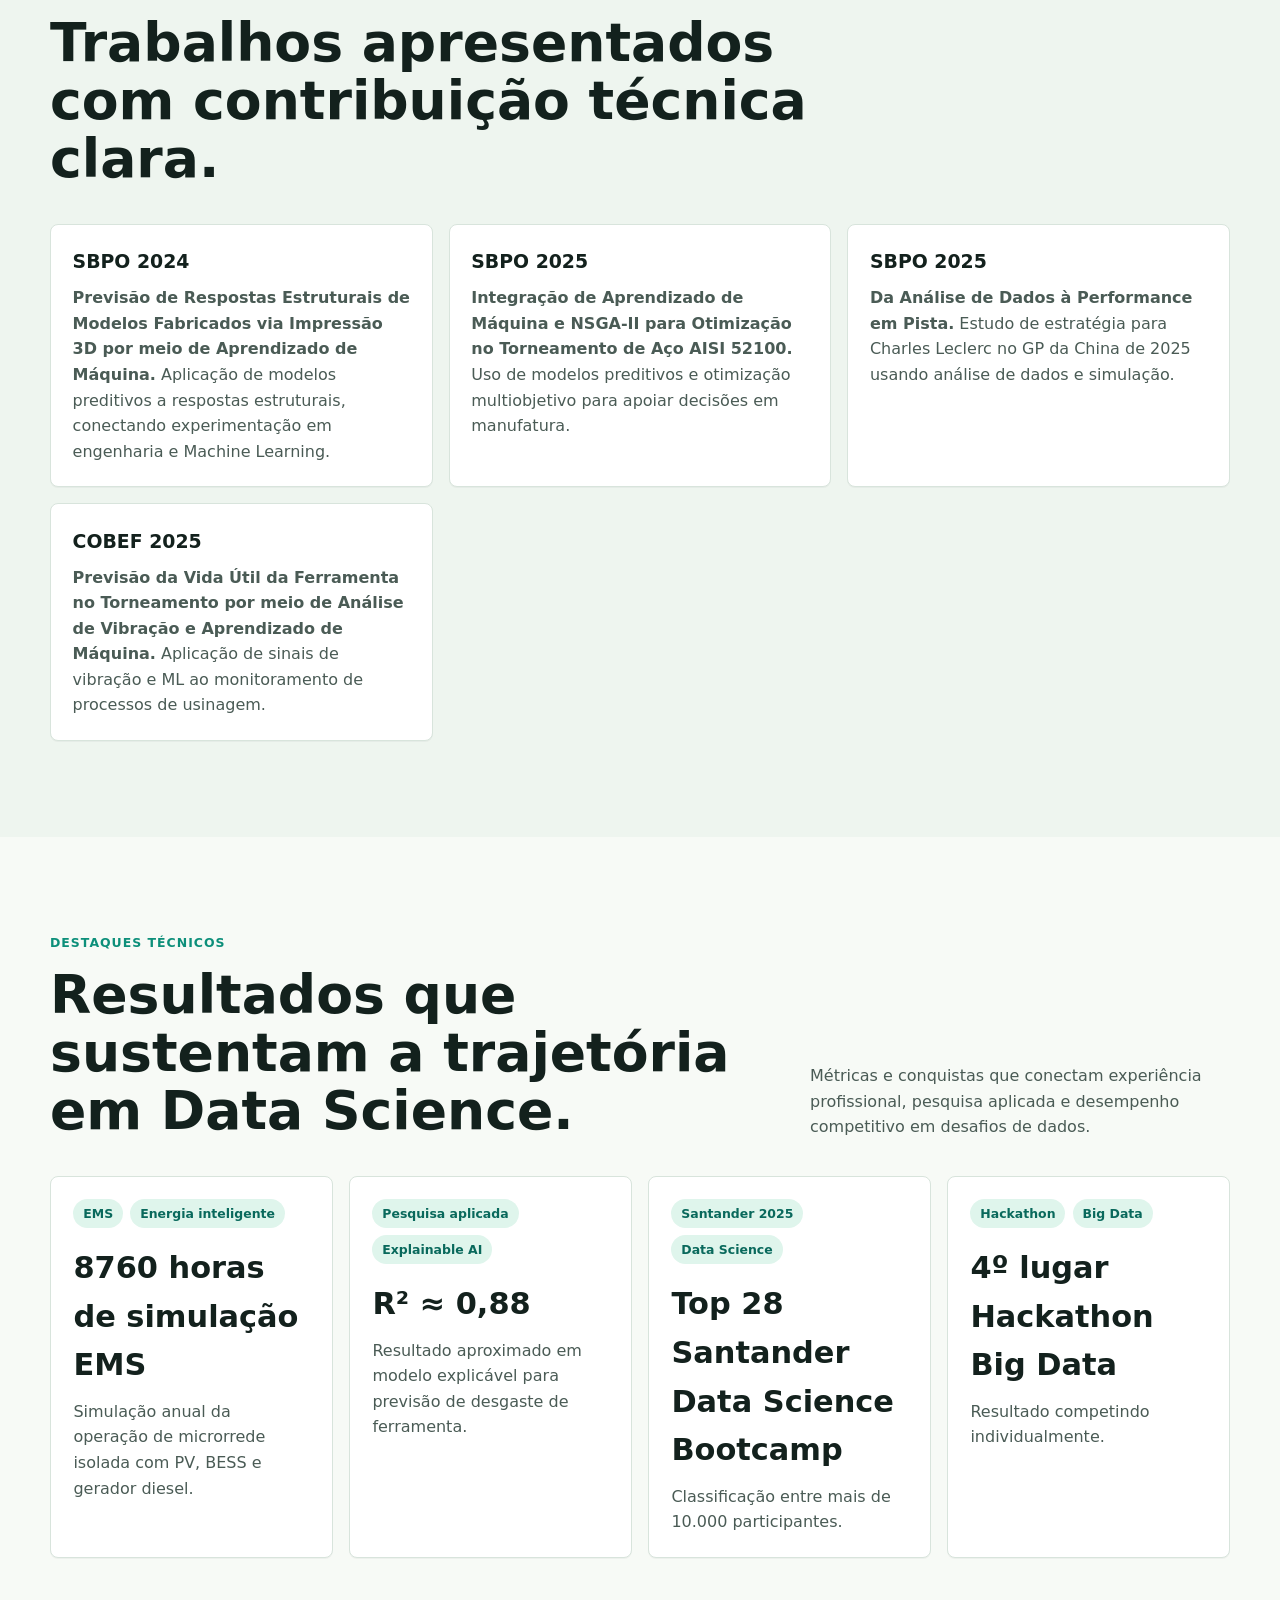
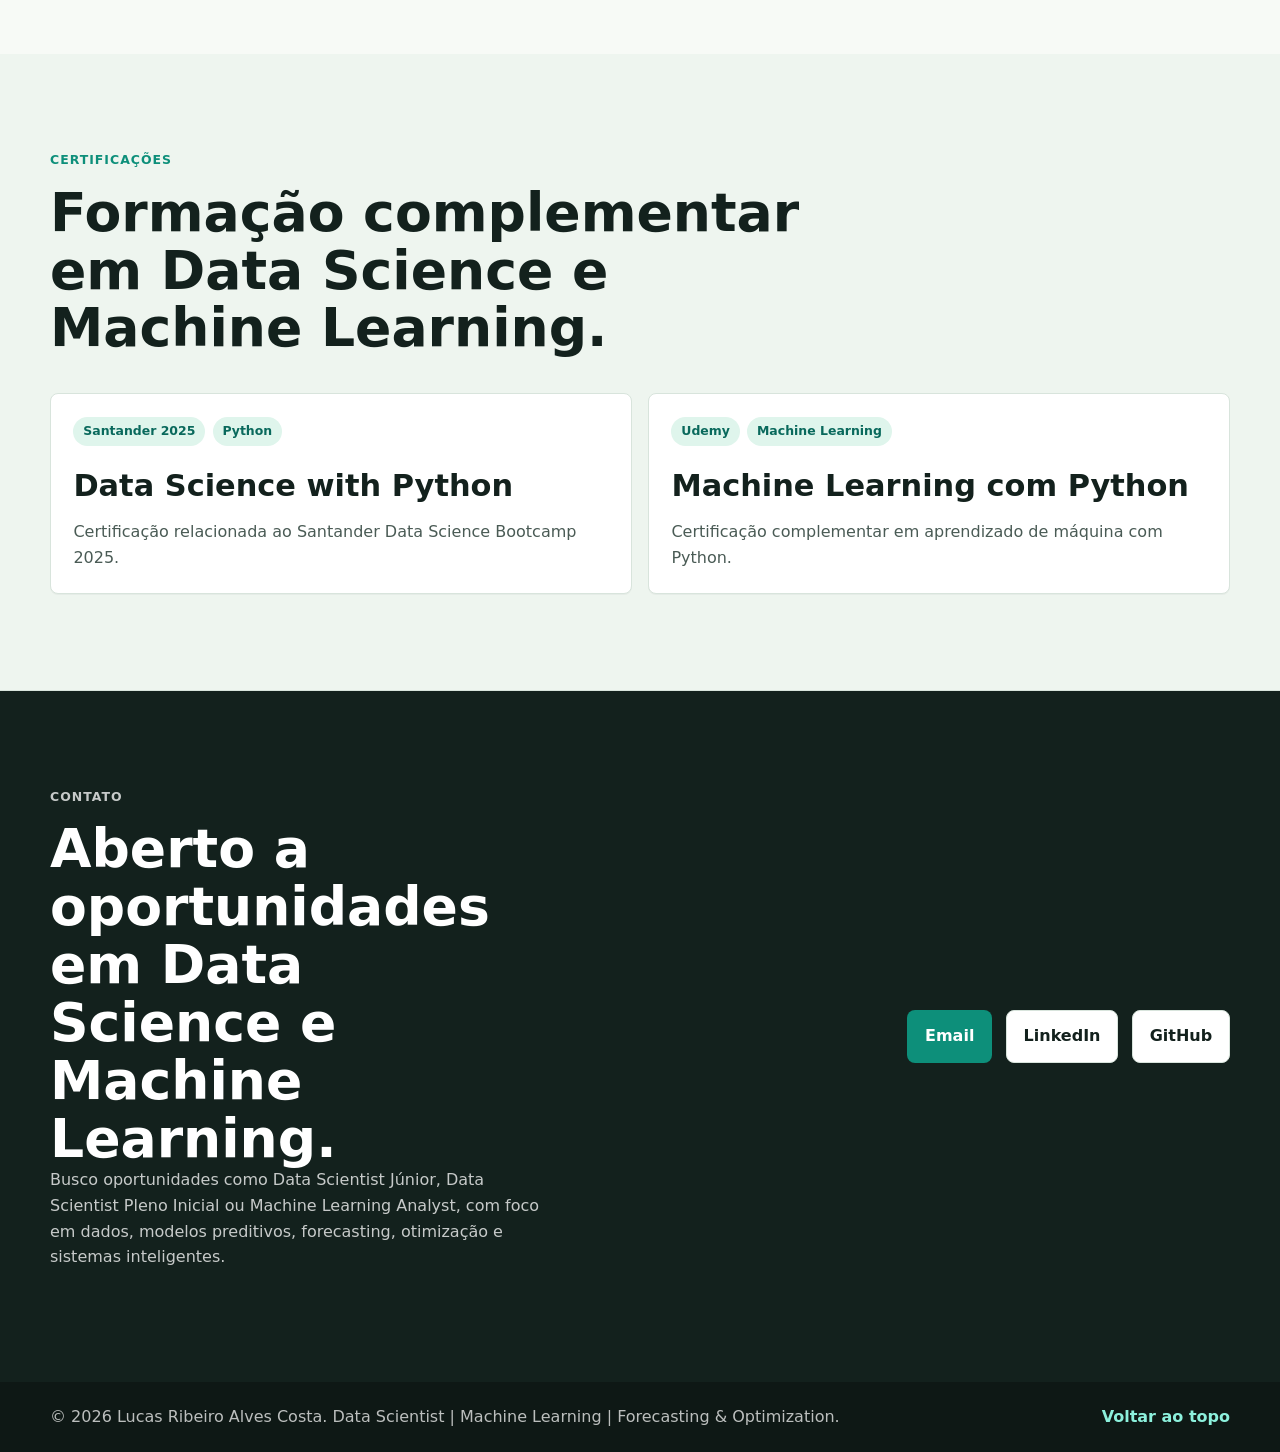
==== commit b3de12c2: "Use optimized hero visual" ====
--- a/index.html
+++ b/index.html
@@ -26,7 +26,7 @@
     />
     <meta
       property="og:image"
-      content="https://lucasribeirodatascience.github.io/portfolio-lucas-ribeiro/assets/hero-data-ai.png"
+      content="https://lucasribeirodatascience.github.io/portfolio-lucas-ribeiro/assets/hero-data-ai.svg"
     />
     <meta property="og:url" content="https://lucasribeirodatascience.github.io/portfolio-lucas-ribeiro/" />
     <meta name="twitter:card" content="summary_large_image" />
@@ -37,7 +37,7 @@
     />
     <meta
       name="twitter:image"
-      content="https://lucasribeirodatascience.github.io/portfolio-lucas-ribeiro/assets/hero-data-ai.png"
+      content="https://lucasribeirodatascience.github.io/portfolio-lucas-ribeiro/assets/hero-data-ai.svg"
     />
 
     <script type="application/ld+json">
@@ -117,7 +117,7 @@
       <section class="hero" id="inicio" aria-labelledby="hero-title">
         <img
           class="hero__image"
-          src="assets/hero-data-ai.png"
+          src="assets/hero-data-ai.svg"
           alt="Workspace técnico com laptop, visualizações de dados, energia solar e inteligência artificial aplicada."
         />
         <div class="hero__overlay"></div>
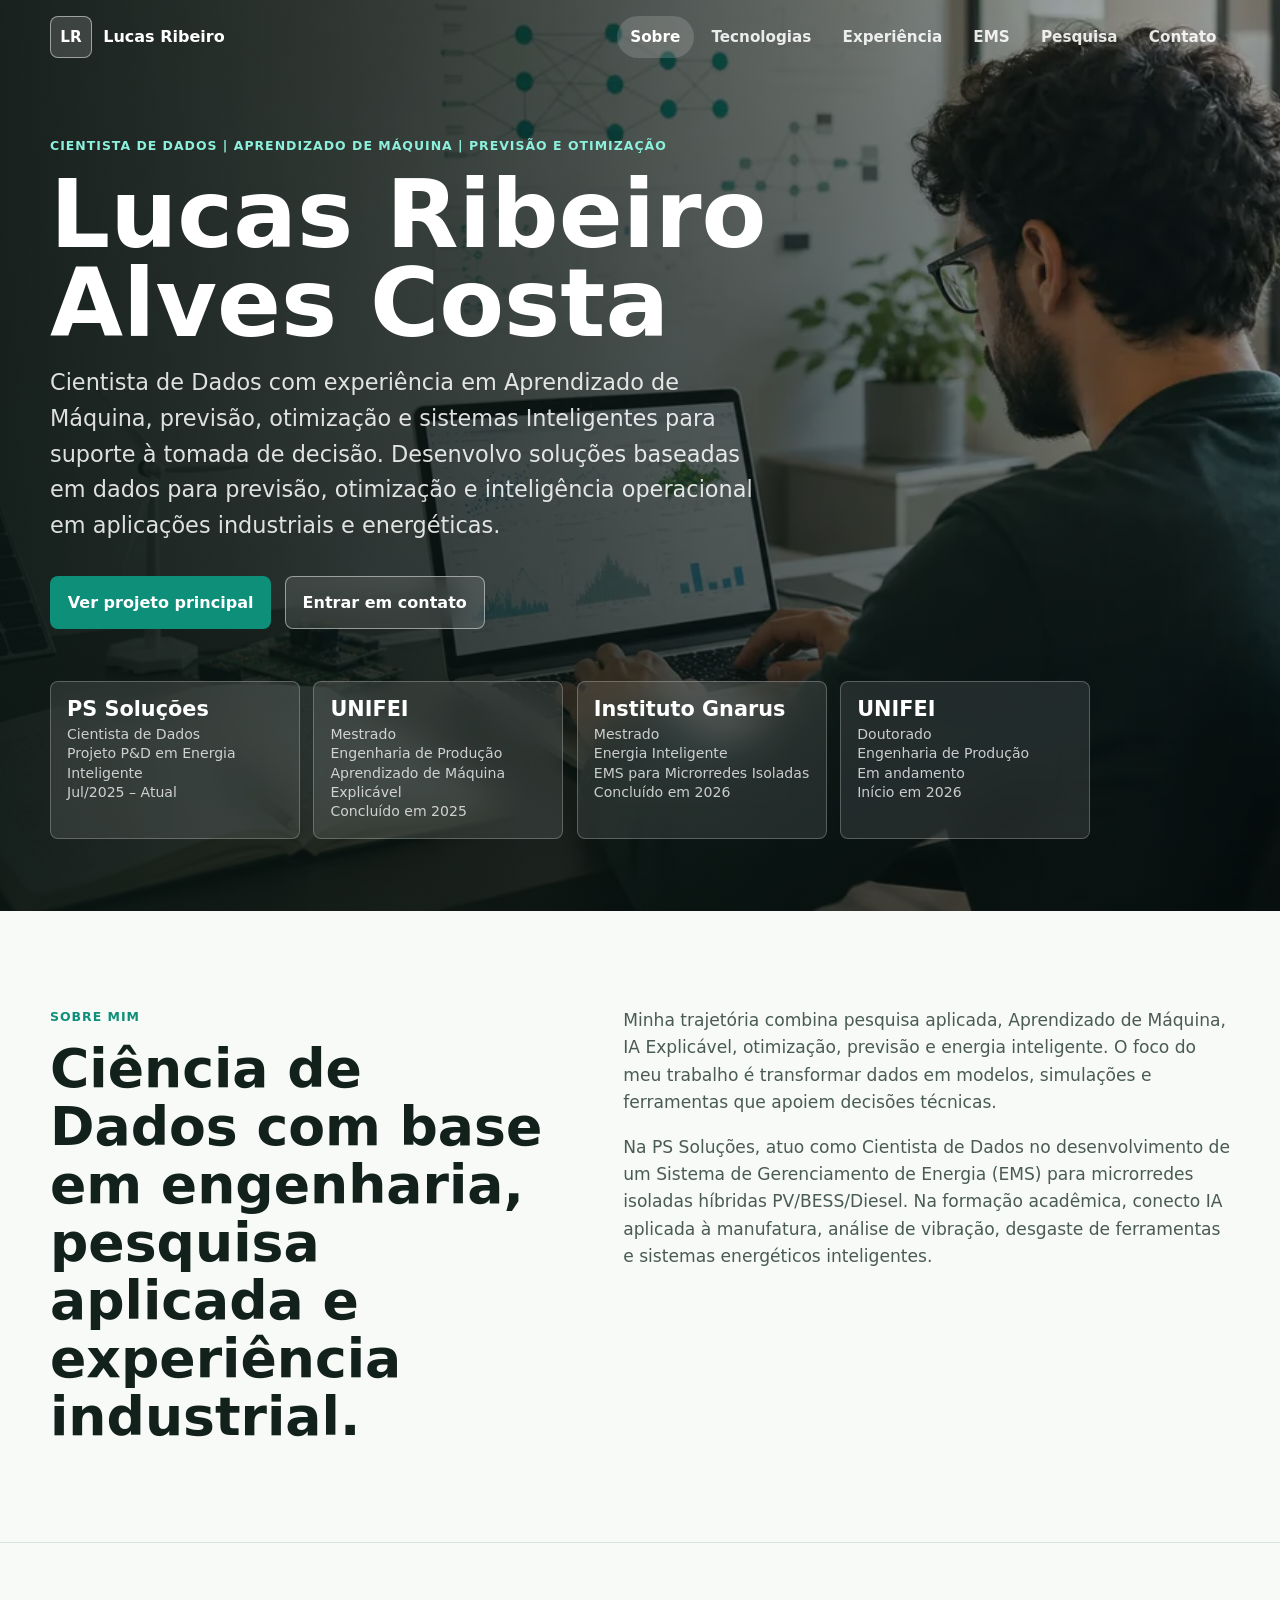
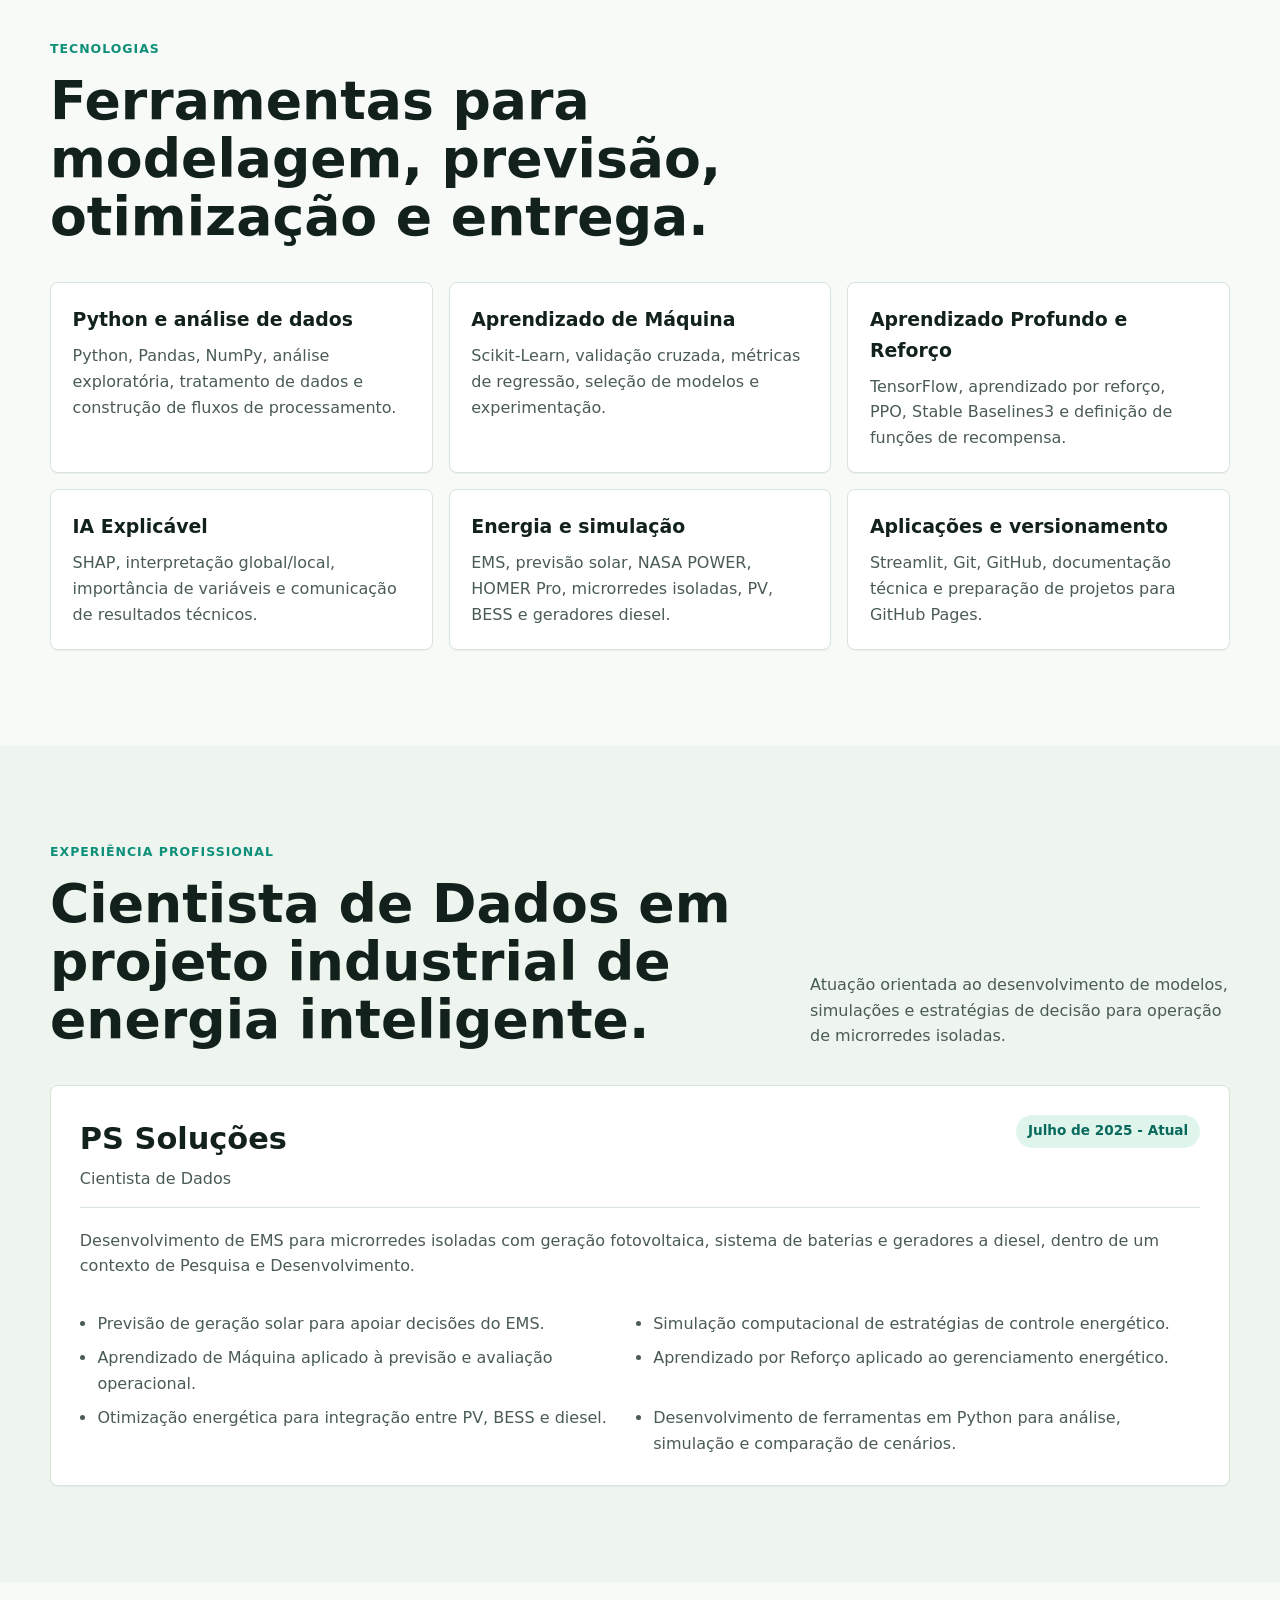
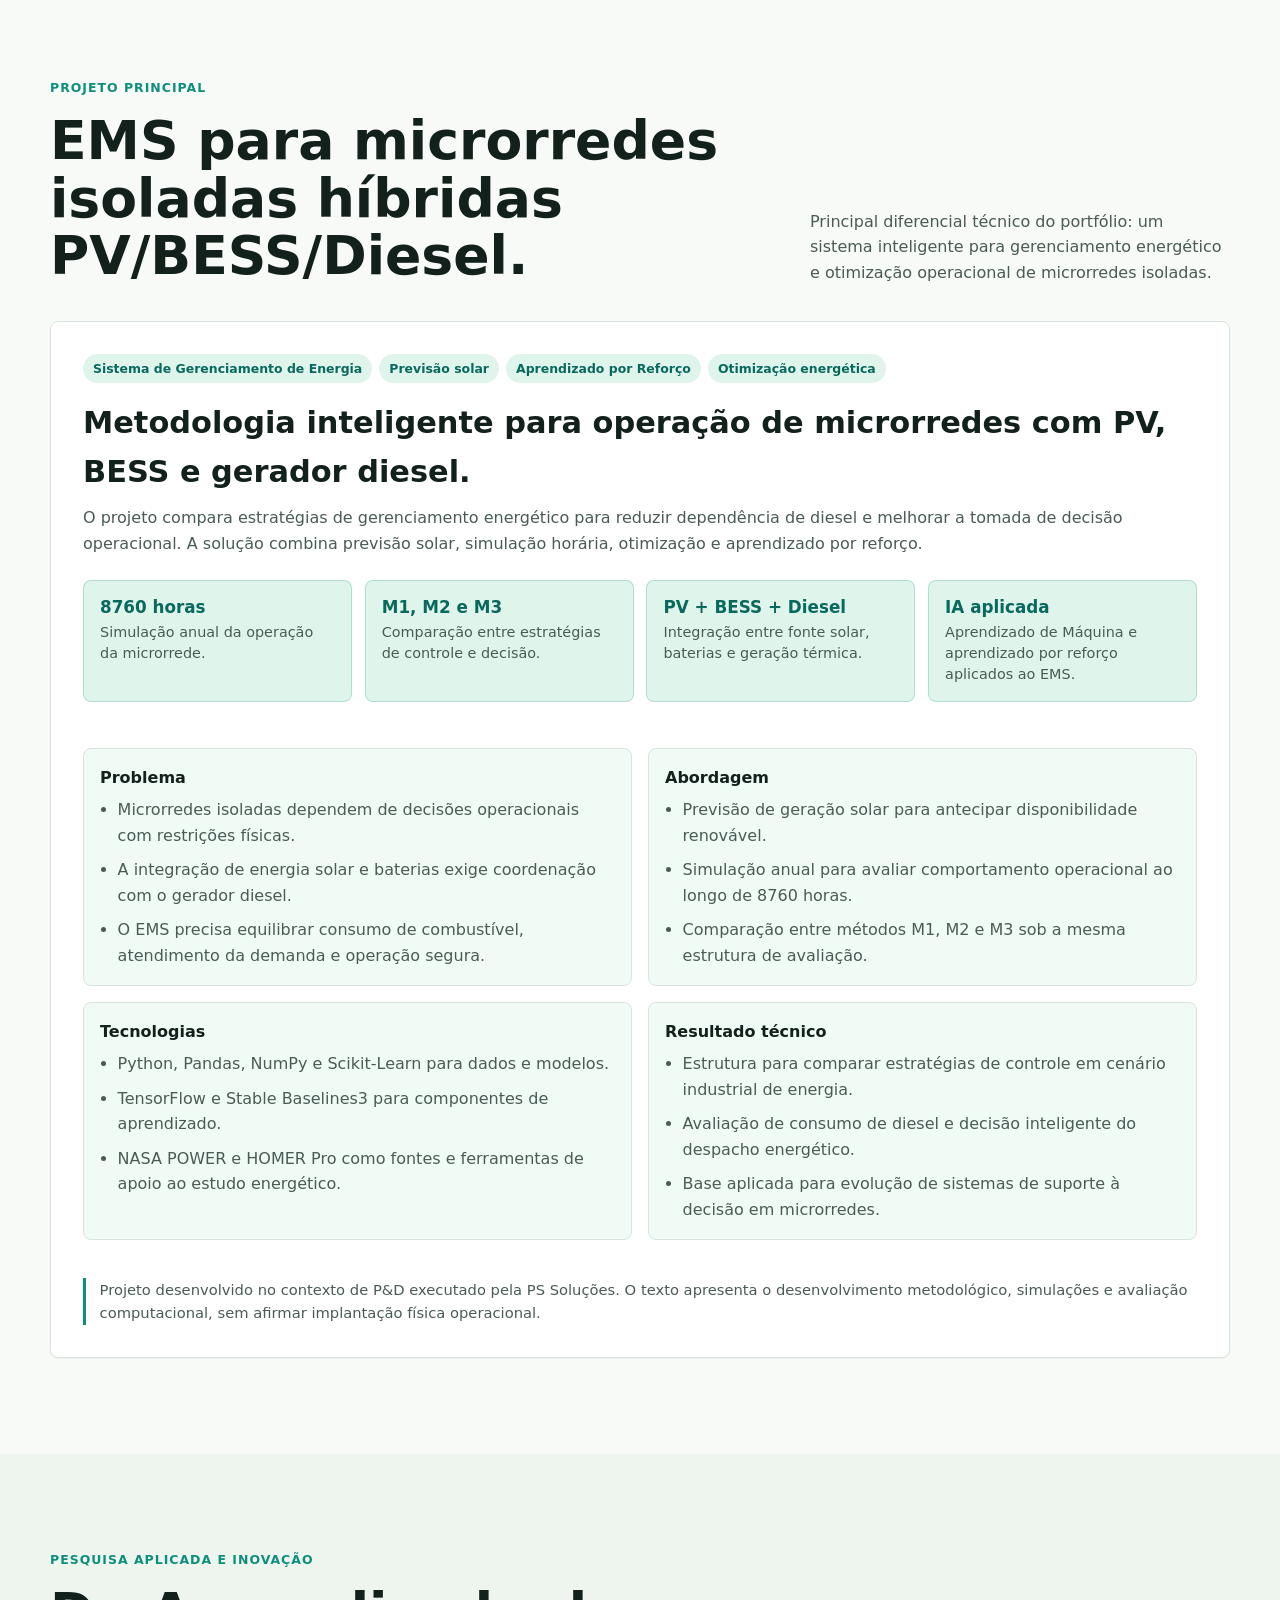
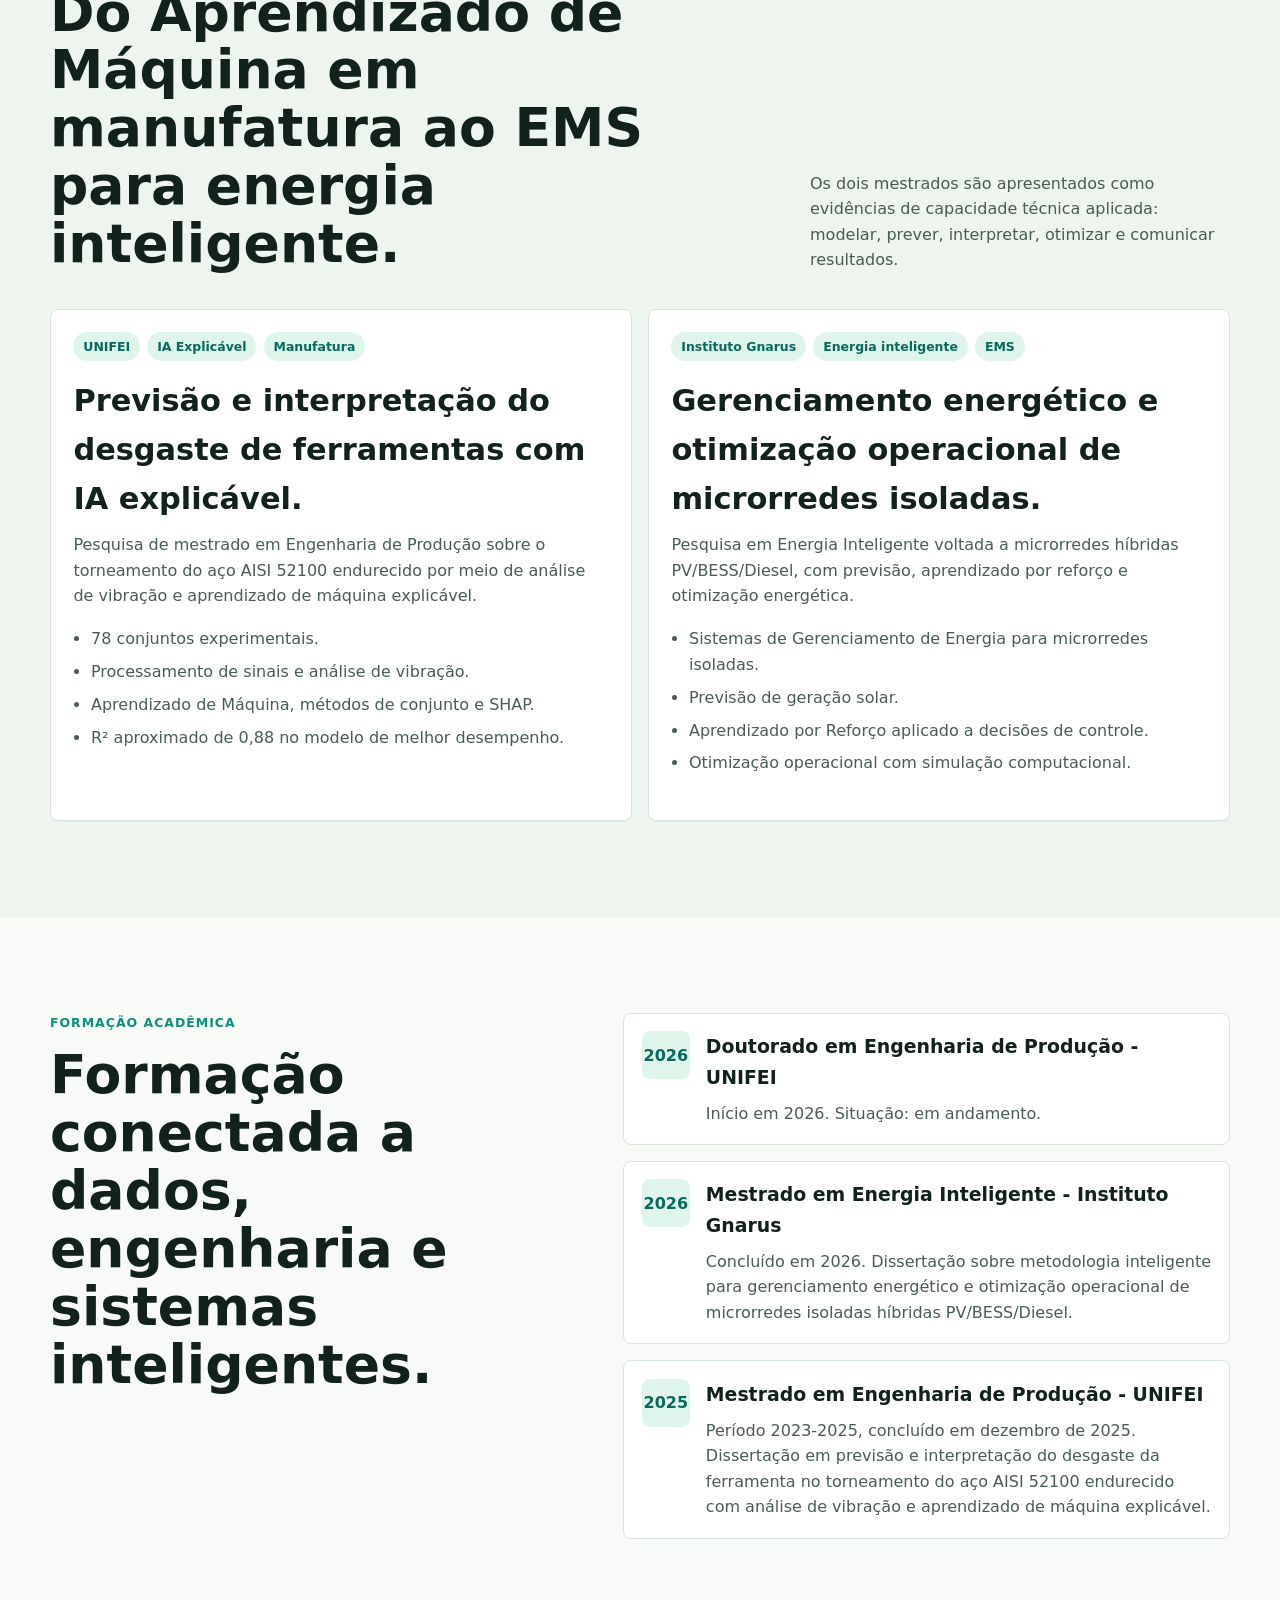
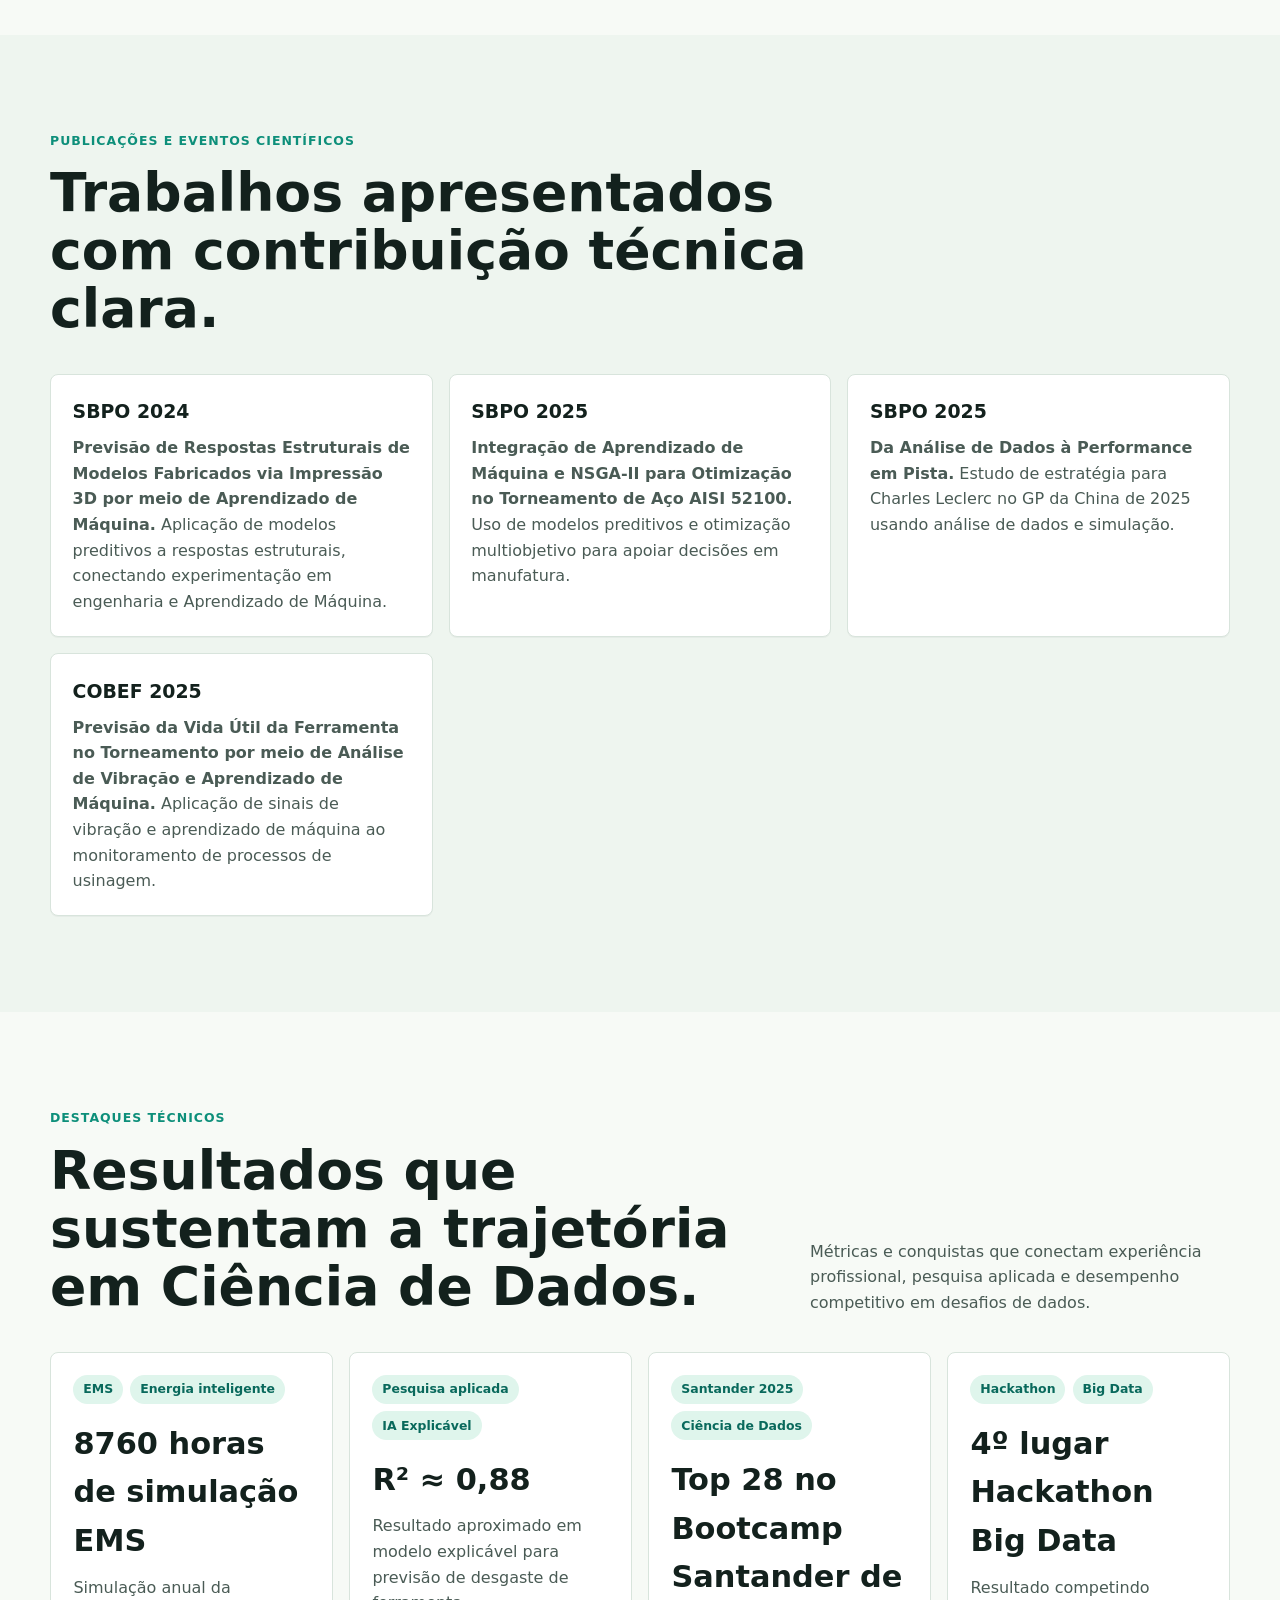
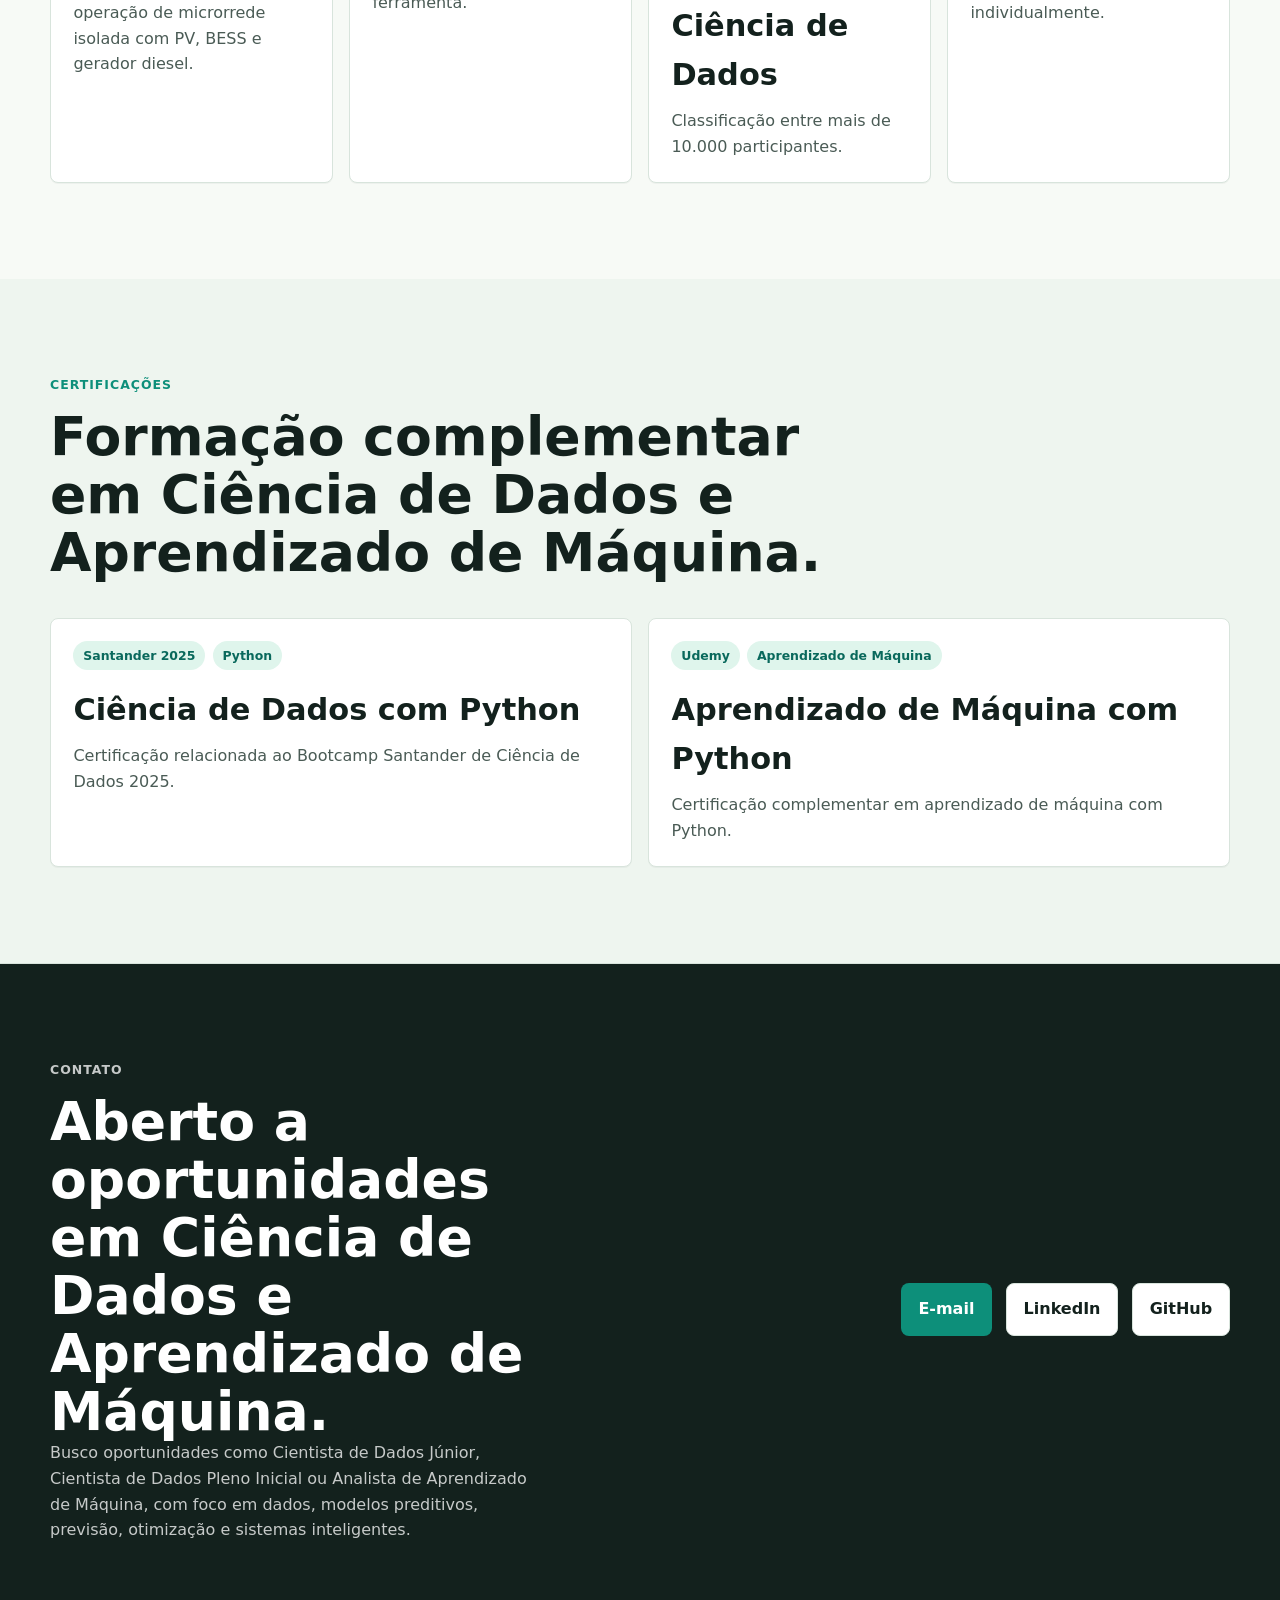
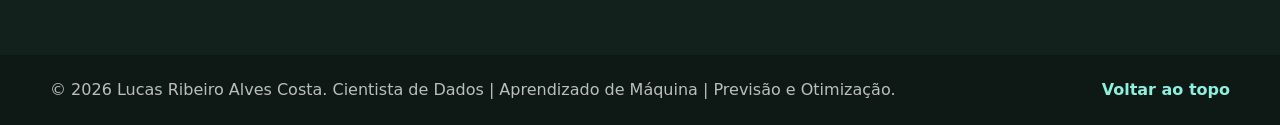
==== commit 6637bcb6: "Padroniza portfolio em portugues" ====
--- a/index.html
+++ b/index.html
@@ -3,14 +3,14 @@
   <head>
     <meta charset="utf-8" />
     <meta name="viewport" content="width=device-width, initial-scale=1" />
-    <title>Lucas Ribeiro Alves Costa | Data Scientist | Forecasting & Optimization</title>
+    <title>Lucas Ribeiro Alves Costa | Cientista de Dados | Previsão e Otimização</title>
     <meta
       name="description"
-      content="Portfólio de Lucas Ribeiro Alves Costa, Data Scientist com experiência em Machine Learning, Forecasting, Otimização e Sistemas Inteligentes para suporte à tomada de decisão em aplicações industriais e energéticas."
+      content="Portfólio de Lucas Ribeiro Alves Costa, Cientista de Dados com experiência em Aprendizado de Máquina, previsão, otimização e sistemas inteligentes para suporte à tomada de decisão em aplicações industriais e energéticas."
     />
     <meta
       name="keywords"
-      content="Lucas Ribeiro Alves Costa, Data Scientist, Machine Learning, Machine Learning Analyst, Forecasting, Optimization, Python, Pandas, NumPy, Scikit-Learn, TensorFlow, SHAP, Explainable AI, Reinforcement Learning, EMS, microrredes isoladas, energia inteligente"
+      content="Lucas Ribeiro Alves Costa, Cientista de Dados, Aprendizado de Máquina, Analista de Aprendizado de Máquina, Previsão, Otimização, Python, Pandas, NumPy, Scikit-Learn, TensorFlow, SHAP, IA Explicável, Aprendizado por Reforço, EMS, microrredes isoladas, energia inteligente"
     />
     <meta name="author" content="Lucas Ribeiro Alves Costa" />
     <meta name="robots" content="index, follow" />
@@ -19,10 +19,10 @@
     <link rel="stylesheet" href="styles.css" />
 
     <meta property="og:type" content="website" />
-    <meta property="og:title" content="Lucas Ribeiro Alves Costa | Data Scientist" />
+    <meta property="og:title" content="Lucas Ribeiro Alves Costa | Cientista de Dados" />
     <meta
       property="og:description"
-      content="Machine Learning, forecasting, otimização e sistemas inteligentes aplicados a manufatura, energia inteligente e suporte à decisão."
+      content="Aprendizado de Máquina, previsão, otimização e sistemas inteligentes aplicados a manufatura, energia inteligente e suporte à decisão."
     />
     <meta
       property="og:image"
@@ -30,10 +30,10 @@
     />
     <meta property="og:url" content="https://lucasribeirodatascience.github.io/portfolio-lucas-ribeiro/" />
     <meta name="twitter:card" content="summary_large_image" />
-    <meta name="twitter:title" content="Lucas Ribeiro Alves Costa | Data Scientist" />
+    <meta name="twitter:title" content="Lucas Ribeiro Alves Costa | Cientista de Dados" />
     <meta
       name="twitter:description"
-      content="Data Scientist com experiência em Machine Learning, Forecasting, Otimização e Sistemas Inteligentes."
+      content="Cientista de Dados com experiência em Aprendizado de Máquina, previsão, otimização e sistemas inteligentes."
     />
     <meta
       name="twitter:image"
@@ -45,7 +45,7 @@
         "@context": "https://schema.org",
         "@type": "Person",
         "name": "Lucas Ribeiro Alves Costa",
-        "jobTitle": "Data Scientist",
+        "jobTitle": "Cientista de Dados",
         "email": "mailto:lucas.ribeirocosta@hotmail.com",
         "worksFor": {
           "@type": "Organization",
@@ -61,7 +61,7 @@
             "name": "Instituto Gnarus"
           }
         ],
-        "description": "Cientista de Dados com experiência em Machine Learning, Forecasting, Otimização e Sistemas Inteligentes para suporte à tomada de decisão.",
+        "description": "Cientista de Dados com experiência em Aprendizado de Máquina, previsão, otimização e sistemas inteligentes para suporte à tomada de decisão.",
         "knowsAbout": [
           "Python",
           "Pandas",
@@ -69,15 +69,15 @@
           "Scikit-Learn",
           "TensorFlow",
           "SHAP",
-          "Explainable AI",
-          "Forecasting",
-          "Optimization",
-          "Reinforcement Learning",
+          "IA Explicável",
+          "Previsão",
+          "Otimização",
+          "Aprendizado por Reforço",
           "Stable Baselines3",
           "Streamlit",
-          "Energy Management Systems",
-          "Microgrids",
-          "Solar Forecasting"
+          "Sistemas de Gerenciamento de Energia",
+          "Microrredes",
+          "Previsão Solar"
         ],
         "url": "https://lucasribeirodatascience.github.io/portfolio-lucas-ribeiro/",
         "sameAs": [
@@ -104,7 +104,7 @@
 
         <div class="nav__links" id="menu" data-menu>
           <a href="#sobre">Sobre</a>
-          <a href="#stack">Stack</a>
+          <a href="#stack">Tecnologias</a>
           <a href="#experiencia">Experiência</a>
           <a href="#ems">EMS</a>
           <a href="#pesquisa">Pesquisa</a>
@@ -122,10 +122,10 @@
         />
         <div class="hero__overlay"></div>
         <div class="hero__content">
-          <p class="eyebrow">Data Scientist | Machine Learning | Forecasting & Optimization</p>
+          <p class="eyebrow">Cientista de Dados | Aprendizado de Máquina | Previsão e Otimização</p>
           <h1 id="hero-title">Lucas Ribeiro Alves Costa</h1>
           <p class="hero__lead">
-            Cientista de Dados com experiência em Machine Learning, Forecasting, Otimização e Sistemas
+            Cientista de Dados com experiência em Aprendizado de Máquina, previsão, otimização e sistemas
             Inteligentes para suporte à tomada de decisão. Desenvolvo soluções baseadas em dados para
             previsão, otimização e inteligência operacional em aplicações industriais e energéticas.
           </p>
@@ -137,7 +137,7 @@
             <div>
               <dt>PS Soluções</dt>
               <dd>
-                <span>Data Scientist</span>
+                <span>Cientista de Dados</span>
                 <span>Projeto P&amp;D em Energia Inteligente</span>
                 <span>Jul/2025 – Atual</span>
               </dd>
@@ -147,7 +147,7 @@
               <dd>
                 <span>Mestrado</span>
                 <span>Engenharia de Produção</span>
-                <span>Machine Learning Explicável</span>
+                <span>Aprendizado de Máquina Explicável</span>
                 <span>Concluído em 2025</span>
               </dd>
             </div>
@@ -181,12 +181,12 @@
           </div>
           <div class="intro-copy">
             <p>
-              Minha trajetória combina pesquisa aplicada, Machine Learning, Explainable AI, otimização,
-              forecasting e energia inteligente. O foco do meu trabalho é transformar dados em modelos,
+              Minha trajetória combina pesquisa aplicada, Aprendizado de Máquina, IA Explicável, otimização,
+              previsão e energia inteligente. O foco do meu trabalho é transformar dados em modelos,
               simulações e ferramentas que apoiem decisões técnicas.
             </p>
             <p>
-              Na PS Soluções, atuo como Data Scientist no desenvolvimento de um Energy Management System
+              Na PS Soluções, atuo como Cientista de Dados no desenvolvimento de um Sistema de Gerenciamento de Energia (EMS)
               para microrredes isoladas híbridas PV/BESS/Diesel. Na formação acadêmica, conecto IA aplicada
               à manufatura, análise de vibração, desgaste de ferramentas e sistemas energéticos inteligentes.
             </p>
@@ -197,29 +197,29 @@
       <section class="section" id="stack" aria-labelledby="stack-title">
         <div class="container">
           <div class="section-heading">
-            <p class="section__kicker">Stack tecnológica</p>
+            <p class="section__kicker">Tecnologias</p>
             <h2 id="stack-title">Ferramentas para modelagem, previsão, otimização e entrega.</h2>
           </div>
           <div class="stack-grid" role="list">
             <article class="stack-card" role="listitem">
               <h3>Python e análise de dados</h3>
-              <p>Python, Pandas, NumPy, análise exploratória, tratamento de dados e construção de pipelines.</p>
+              <p>Python, Pandas, NumPy, análise exploratória, tratamento de dados e construção de fluxos de processamento.</p>
             </article>
             <article class="stack-card" role="listitem">
-              <h3>Machine Learning</h3>
+              <h3>Aprendizado de Máquina</h3>
               <p>Scikit-Learn, validação cruzada, métricas de regressão, seleção de modelos e experimentação.</p>
             </article>
             <article class="stack-card" role="listitem">
-              <h3>Deep Learning e RL</h3>
-              <p>TensorFlow, reinforcement learning, PPO, Stable Baselines3 e definição de funções de recompensa.</p>
+              <h3>Aprendizado Profundo e Reforço</h3>
+              <p>TensorFlow, aprendizado por reforço, PPO, Stable Baselines3 e definição de funções de recompensa.</p>
             </article>
             <article class="stack-card" role="listitem">
-              <h3>Explainable AI</h3>
+              <h3>IA Explicável</h3>
               <p>SHAP, interpretação global/local, importância de variáveis e comunicação de resultados técnicos.</p>
             </article>
             <article class="stack-card" role="listitem">
               <h3>Energia e simulação</h3>
-              <p>EMS, forecasting solar, NASA POWER, HOMER Pro, microrredes isoladas, PV, BESS e geradores diesel.</p>
+              <p>EMS, previsão solar, NASA POWER, HOMER Pro, microrredes isoladas, PV, BESS e geradores diesel.</p>
             </article>
             <article class="stack-card" role="listitem">
               <h3>Aplicações e versionamento</h3>
@@ -234,7 +234,7 @@
           <div class="section-heading section-heading--wide">
             <div>
               <p class="section__kicker">Experiência profissional</p>
-              <h2 id="experiencia-title">Data Scientist em projeto industrial de energia inteligente.</h2>
+              <h2 id="experiencia-title">Cientista de Dados em projeto industrial de energia inteligente.</h2>
             </div>
             <p>
               Atuação orientada ao desenvolvimento de modelos, simulações e estratégias de decisão para
@@ -246,7 +246,7 @@
             <div class="experience-card__header">
               <div>
                 <h3>PS Soluções</h3>
-                <p>Data Scientist</p>
+                <p>Cientista de Dados</p>
               </div>
               <span>Julho de 2025 - Atual</span>
             </div>
@@ -256,10 +256,10 @@
                 baterias e geradores a diesel, dentro de um contexto de Pesquisa e Desenvolvimento.
               </p>
               <ul class="checked-list">
-                <li>Forecasting de geração solar para apoiar decisões do EMS.</li>
+                <li>Previsão de geração solar para apoiar decisões do EMS.</li>
                 <li>Simulação computacional de estratégias de controle energético.</li>
-                <li>Machine Learning aplicado à previsão e avaliação operacional.</li>
-                <li>Reinforcement Learning aplicado ao gerenciamento energético.</li>
+                <li>Aprendizado de Máquina aplicado à previsão e avaliação operacional.</li>
+                <li>Aprendizado por Reforço aplicado ao gerenciamento energético.</li>
                 <li>Otimização energética para integração entre PV, BESS e diesel.</li>
                 <li>Desenvolvimento de ferramentas em Python para análise, simulação e comparação de cenários.</li>
               </ul>
@@ -283,9 +283,9 @@
 
           <article class="project-card project-card--hero">
             <div class="project-card__meta">
-              <span>Energy Management System</span>
-              <span>Forecasting solar</span>
-              <span>Reinforcement Learning</span>
+              <span>Sistema de Gerenciamento de Energia</span>
+              <span>Previsão solar</span>
+              <span>Aprendizado por Reforço</span>
               <span>Otimização energética</span>
             </div>
             <h3>Metodologia inteligente para operação de microrredes com PV, BESS e gerador diesel.</h3>
@@ -309,8 +309,8 @@
                 <span>Integração entre fonte solar, baterias e geração térmica.</span>
               </div>
               <div>
-                <strong>ML + RL</strong>
-                <span>Machine Learning e reinforcement learning aplicados ao EMS.</span>
+                <strong>IA aplicada</strong>
+                <span>Aprendizado de Máquina e aprendizado por reforço aplicados ao EMS.</span>
               </div>
             </div>
 
@@ -363,7 +363,7 @@
           <div class="section-heading section-heading--wide">
             <div>
               <p class="section__kicker">Pesquisa aplicada e inovação</p>
-              <h2 id="pesquisa-title">Do Machine Learning em manufatura ao EMS para energia inteligente.</h2>
+              <h2 id="pesquisa-title">Do Aprendizado de Máquina em manufatura ao EMS para energia inteligente.</h2>
             </div>
             <p>
               Os dois mestrados são apresentados como evidências de capacidade técnica aplicada: modelar,
@@ -375,7 +375,7 @@
             <article class="project-card">
               <div class="project-card__meta">
                 <span>UNIFEI</span>
-                <span>Explainable AI</span>
+                <span>IA Explicável</span>
                 <span>Manufatura</span>
               </div>
               <h3>Previsão e interpretação do desgaste de ferramentas com IA explicável.</h3>
@@ -386,7 +386,7 @@
               <ul class="project-card__list">
                 <li>78 conjuntos experimentais.</li>
                 <li>Processamento de sinais e análise de vibração.</li>
-                <li>Machine Learning, ensemble learning e SHAP.</li>
+                <li>Aprendizado de Máquina, métodos de conjunto e SHAP.</li>
                 <li>R² aproximado de 0,88 no modelo de melhor desempenho.</li>
               </ul>
             </article>
@@ -400,12 +400,12 @@
               <h3>Gerenciamento energético e otimização operacional de microrredes isoladas.</h3>
               <p>
                 Pesquisa em Energia Inteligente voltada a microrredes híbridas PV/BESS/Diesel, com
-                forecasting, reinforcement learning e otimização energética.
+                previsão, aprendizado por reforço e otimização energética.
               </p>
               <ul class="project-card__list">
-                <li>Energy Management Systems para microrredes isoladas.</li>
-                <li>Forecasting de geração solar.</li>
-                <li>Reinforcement Learning aplicado a decisões de controle.</li>
+                <li>Sistemas de Gerenciamento de Energia para microrredes isoladas.</li>
+                <li>Previsão de geração solar.</li>
+                <li>Aprendizado por Reforço aplicado a decisões de controle.</li>
                 <li>Otimização operacional com simulação computacional.</li>
               </ul>
             </article>
@@ -424,7 +424,7 @@
               <span class="timeline__number">2026</span>
               <div>
                 <h3>Doutorado em Engenharia de Produção - UNIFEI</h3>
-                <p>Início em 2026. Status: em andamento.</p>
+                <p>Início em 2026. Situação: em andamento.</p>
               </div>
             </article>
             <article class="timeline__item">
@@ -464,7 +464,7 @@
               <p>
                 <strong>Previsão de Respostas Estruturais de Modelos Fabricados via Impressão 3D por meio
                 de Aprendizado de Máquina.</strong> Aplicação de modelos preditivos a respostas estruturais,
-                conectando experimentação em engenharia e Machine Learning.
+                conectando experimentação em engenharia e Aprendizado de Máquina.
               </p>
             </article>
             <article class="stack-card">
@@ -486,7 +486,7 @@
               <h3>COBEF 2025</h3>
               <p>
                 <strong>Previsão da Vida Útil da Ferramenta no Torneamento por meio de Análise de Vibração
-                e Aprendizado de Máquina.</strong> Aplicação de sinais de vibração e ML ao monitoramento
+                e Aprendizado de Máquina.</strong> Aplicação de sinais de vibração e aprendizado de máquina ao monitoramento
                 de processos de usinagem.
               </p>
             </article>
@@ -499,7 +499,7 @@
           <div class="section-heading section-heading--wide">
             <div>
               <p class="section__kicker">Destaques técnicos</p>
-              <h2 id="destaques-tecnicos-title">Resultados que sustentam a trajetória em Data Science.</h2>
+              <h2 id="destaques-tecnicos-title">Resultados que sustentam a trajetória em Ciência de Dados.</h2>
             </div>
             <p>
               Métricas e conquistas que conectam experiência profissional, pesquisa aplicada e desempenho
@@ -518,7 +518,7 @@
             <article class="project-card">
               <div class="project-card__meta">
                 <span>Pesquisa aplicada</span>
-                <span>Explainable AI</span>
+                <span>IA Explicável</span>
               </div>
               <h3>R² ≈ 0,88</h3>
               <p>Resultado aproximado em modelo explicável para previsão de desgaste de ferramenta.</p>
@@ -526,9 +526,9 @@
             <article class="project-card">
               <div class="project-card__meta">
                 <span>Santander 2025</span>
-                <span>Data Science</span>
-              </div>
-              <h3>Top 28 Santander Data Science Bootcamp</h3>
+                <span>Ciência de Dados</span>
+              </div>
+              <h3>Top 28 no Bootcamp Santander de Ciência de Dados</h3>
               <p>Classificação entre mais de 10.000 participantes.</p>
             </article>
             <article class="project-card">
@@ -547,7 +547,7 @@
         <div class="container">
           <div class="section-heading">
             <p class="section__kicker">Certificações</p>
-            <h2 id="certificacoes-title">Formação complementar em Data Science e Machine Learning.</h2>
+            <h2 id="certificacoes-title">Formação complementar em Ciência de Dados e Aprendizado de Máquina.</h2>
           </div>
           <div class="projects-grid projects-grid--compact">
             <article class="project-card">
@@ -555,15 +555,15 @@
                 <span>Santander 2025</span>
                 <span>Python</span>
               </div>
-              <h3>Data Science with Python</h3>
-              <p>Certificação relacionada ao Santander Data Science Bootcamp 2025.</p>
+              <h3>Ciência de Dados com Python</h3>
+              <p>Certificação relacionada ao Bootcamp Santander de Ciência de Dados 2025.</p>
             </article>
             <article class="project-card">
               <div class="project-card__meta">
                 <span>Udemy</span>
-                <span>Machine Learning</span>
-              </div>
-              <h3>Machine Learning com Python</h3>
+                <span>Aprendizado de Máquina</span>
+              </div>
+              <h3>Aprendizado de Máquina com Python</h3>
               <p>Certificação complementar em aprendizado de máquina com Python.</p>
             </article>
           </div>
@@ -574,15 +574,15 @@
         <div class="container contact">
           <div>
             <p class="section__kicker">Contato</p>
-            <h2 id="contato-title">Aberto a oportunidades em Data Science e Machine Learning.</h2>
-            <p>
-              Busco oportunidades como Data Scientist Júnior, Data Scientist Pleno Inicial ou Machine
-              Learning Analyst, com foco em dados, modelos preditivos, forecasting, otimização e sistemas
+            <h2 id="contato-title">Aberto a oportunidades em Ciência de Dados e Aprendizado de Máquina.</h2>
+            <p>
+              Busco oportunidades como Cientista de Dados Júnior, Cientista de Dados Pleno Inicial ou Analista
+              de Aprendizado de Máquina, com foco em dados, modelos preditivos, previsão, otimização e sistemas
               inteligentes.
             </p>
           </div>
           <div class="contact__actions">
-            <a class="button button--primary" href="mailto:lucas.ribeirocosta@hotmail.com">Email</a>
+            <a class="button button--primary" href="mailto:lucas.ribeirocosta@hotmail.com">E-mail</a>
             <a class="button button--secondary" href="https://linkedin.com/in/lucas-ribeiro-datascientist/" target="_blank" rel="noreferrer">LinkedIn</a>
             <a class="button button--secondary" href="https://github.com/LucasRibeirodatascience" target="_blank" rel="noreferrer">GitHub</a>
           </div>
@@ -592,7 +592,7 @@
 
     <footer class="footer">
       <div class="container footer__inner">
-        <p>© <span data-year></span> Lucas Ribeiro Alves Costa. Data Scientist | Machine Learning | Forecasting & Optimization.</p>
+        <p>© <span data-year></span> Lucas Ribeiro Alves Costa. Cientista de Dados | Aprendizado de Máquina | Previsão e Otimização.</p>
         <a href="#inicio">Voltar ao topo</a>
       </div>
     </footer>
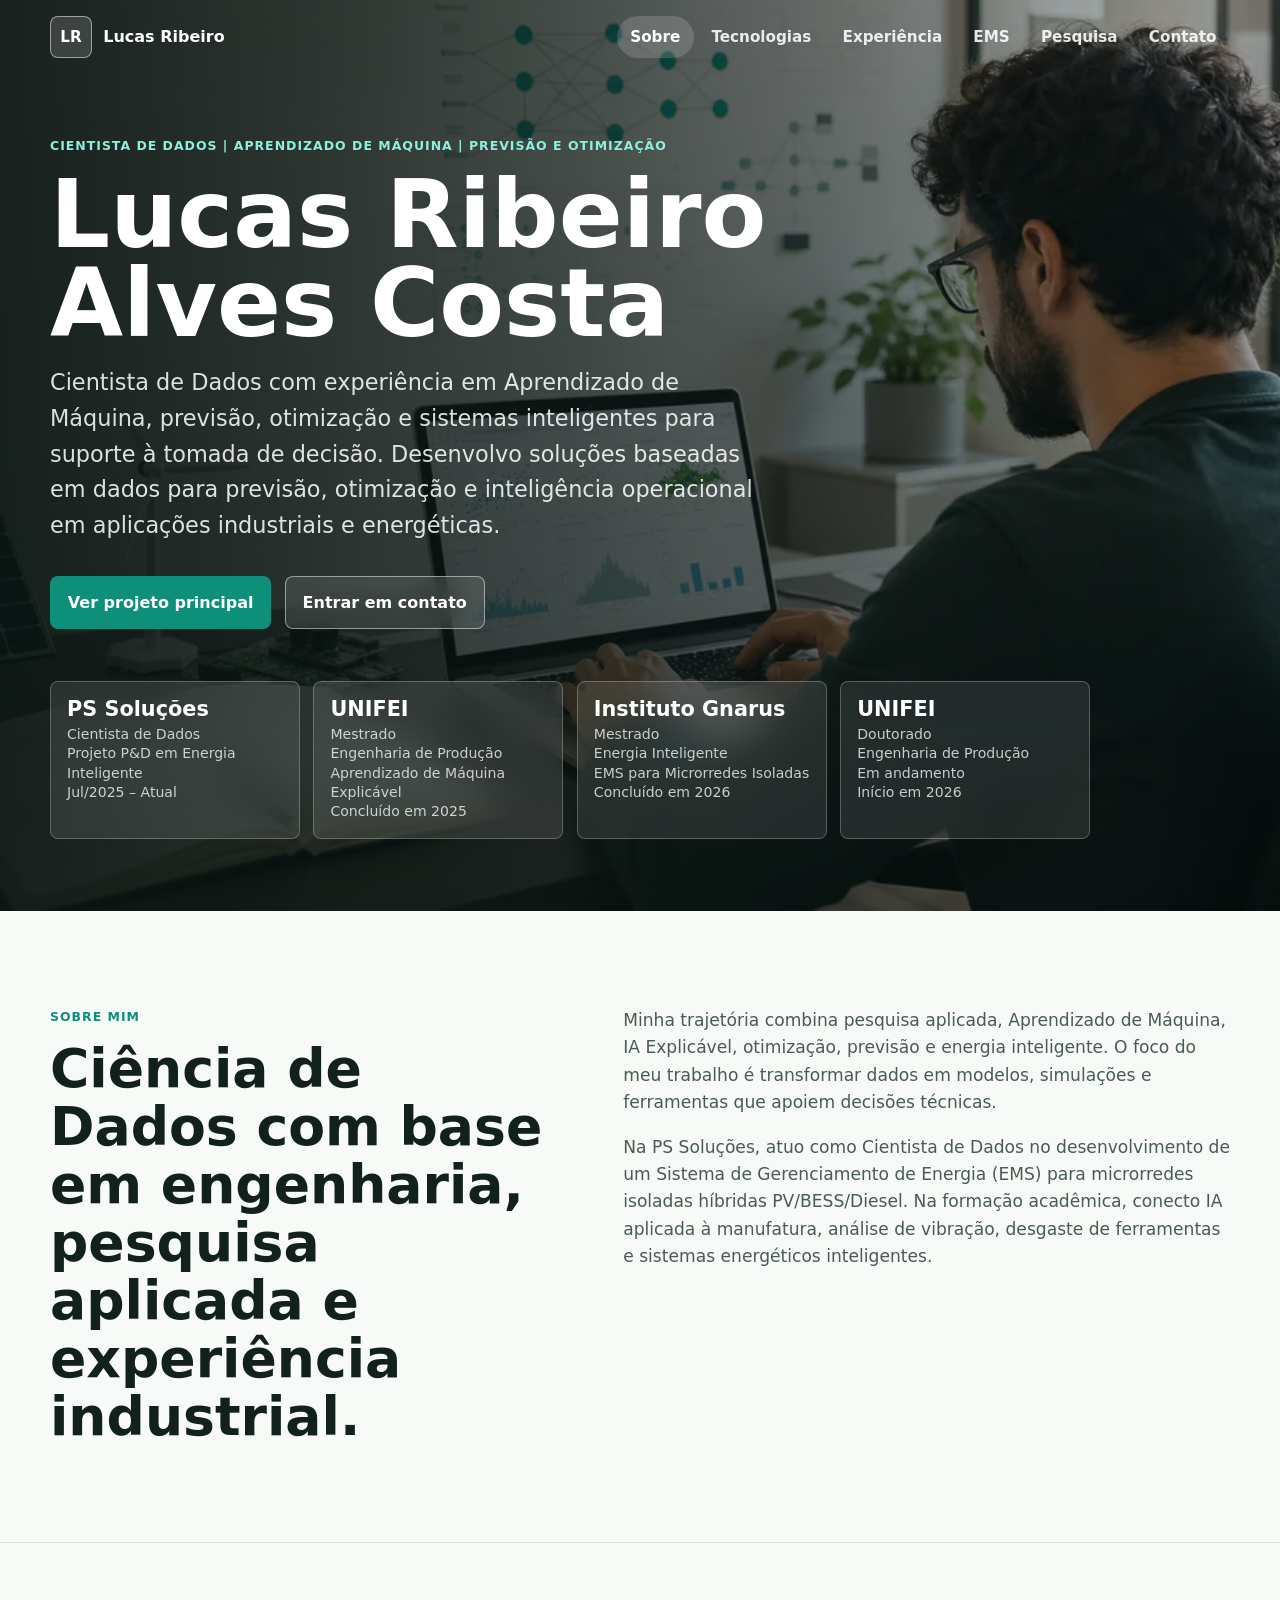
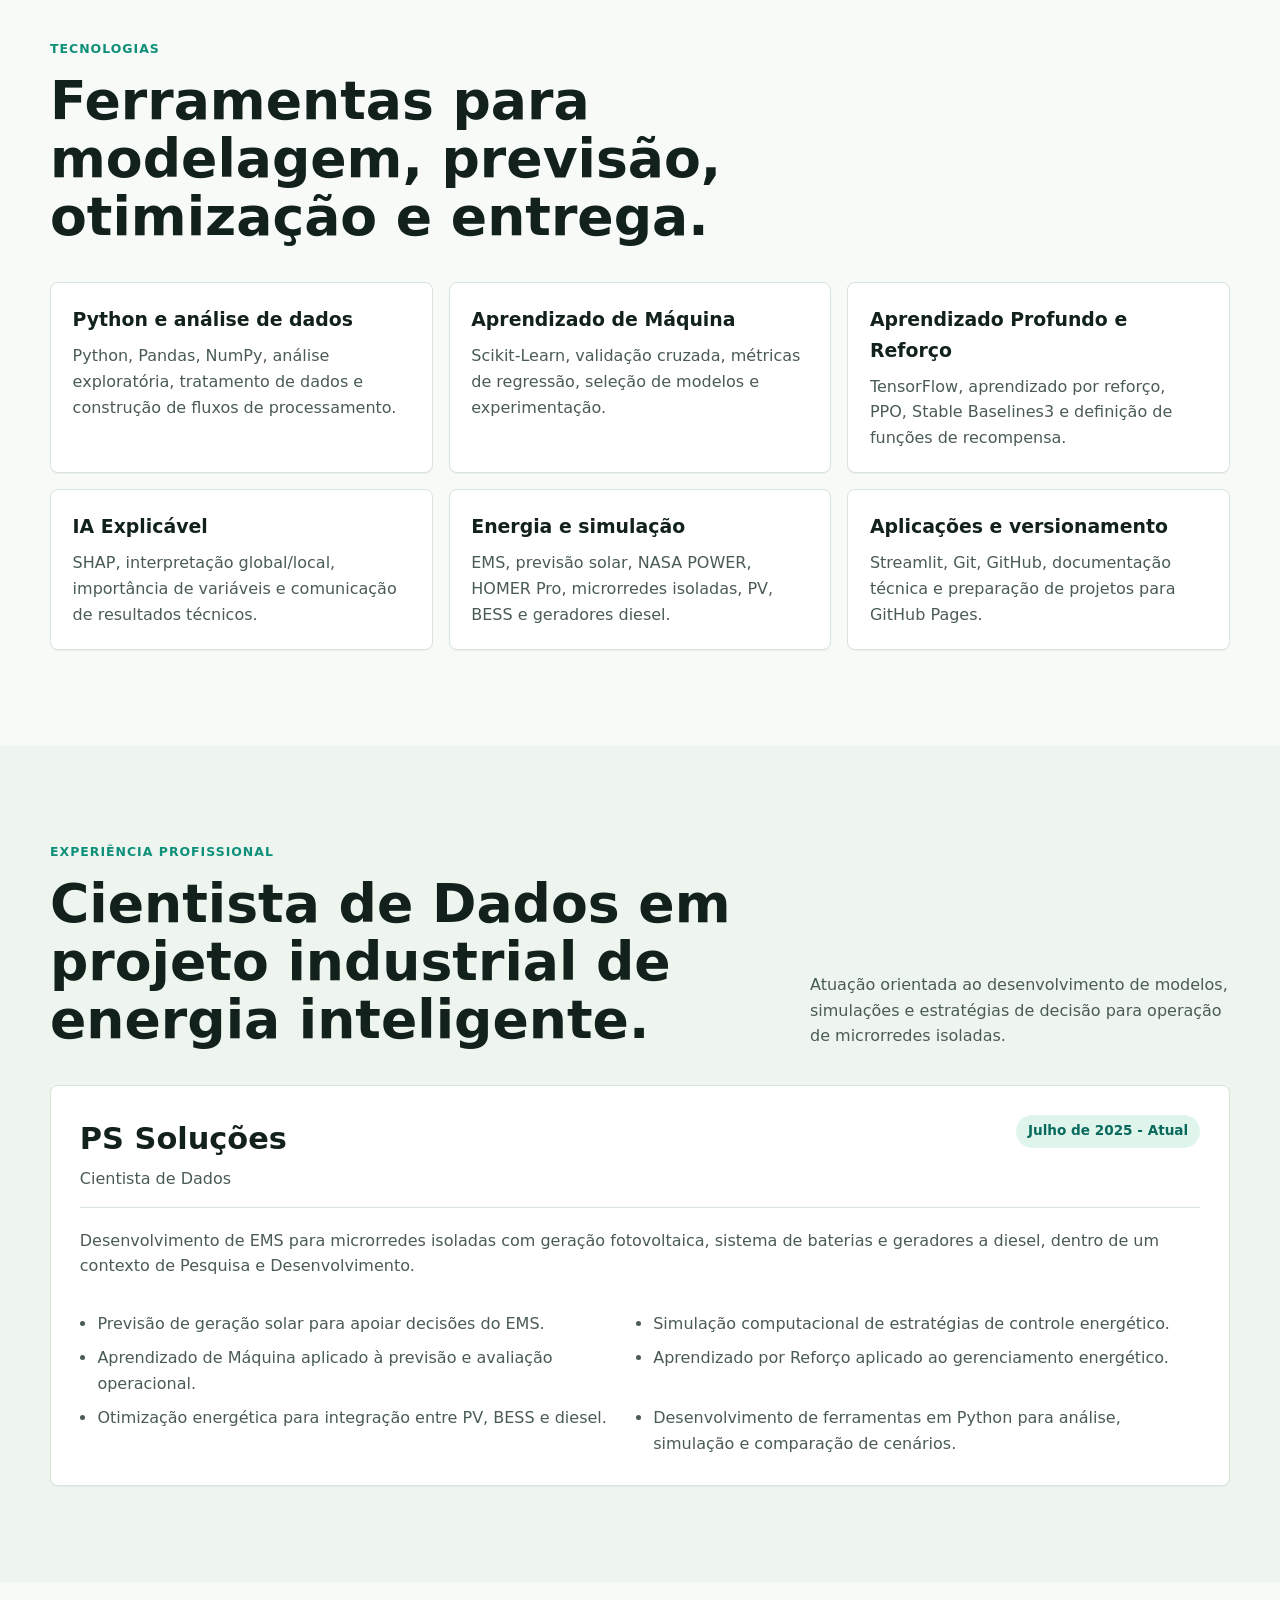
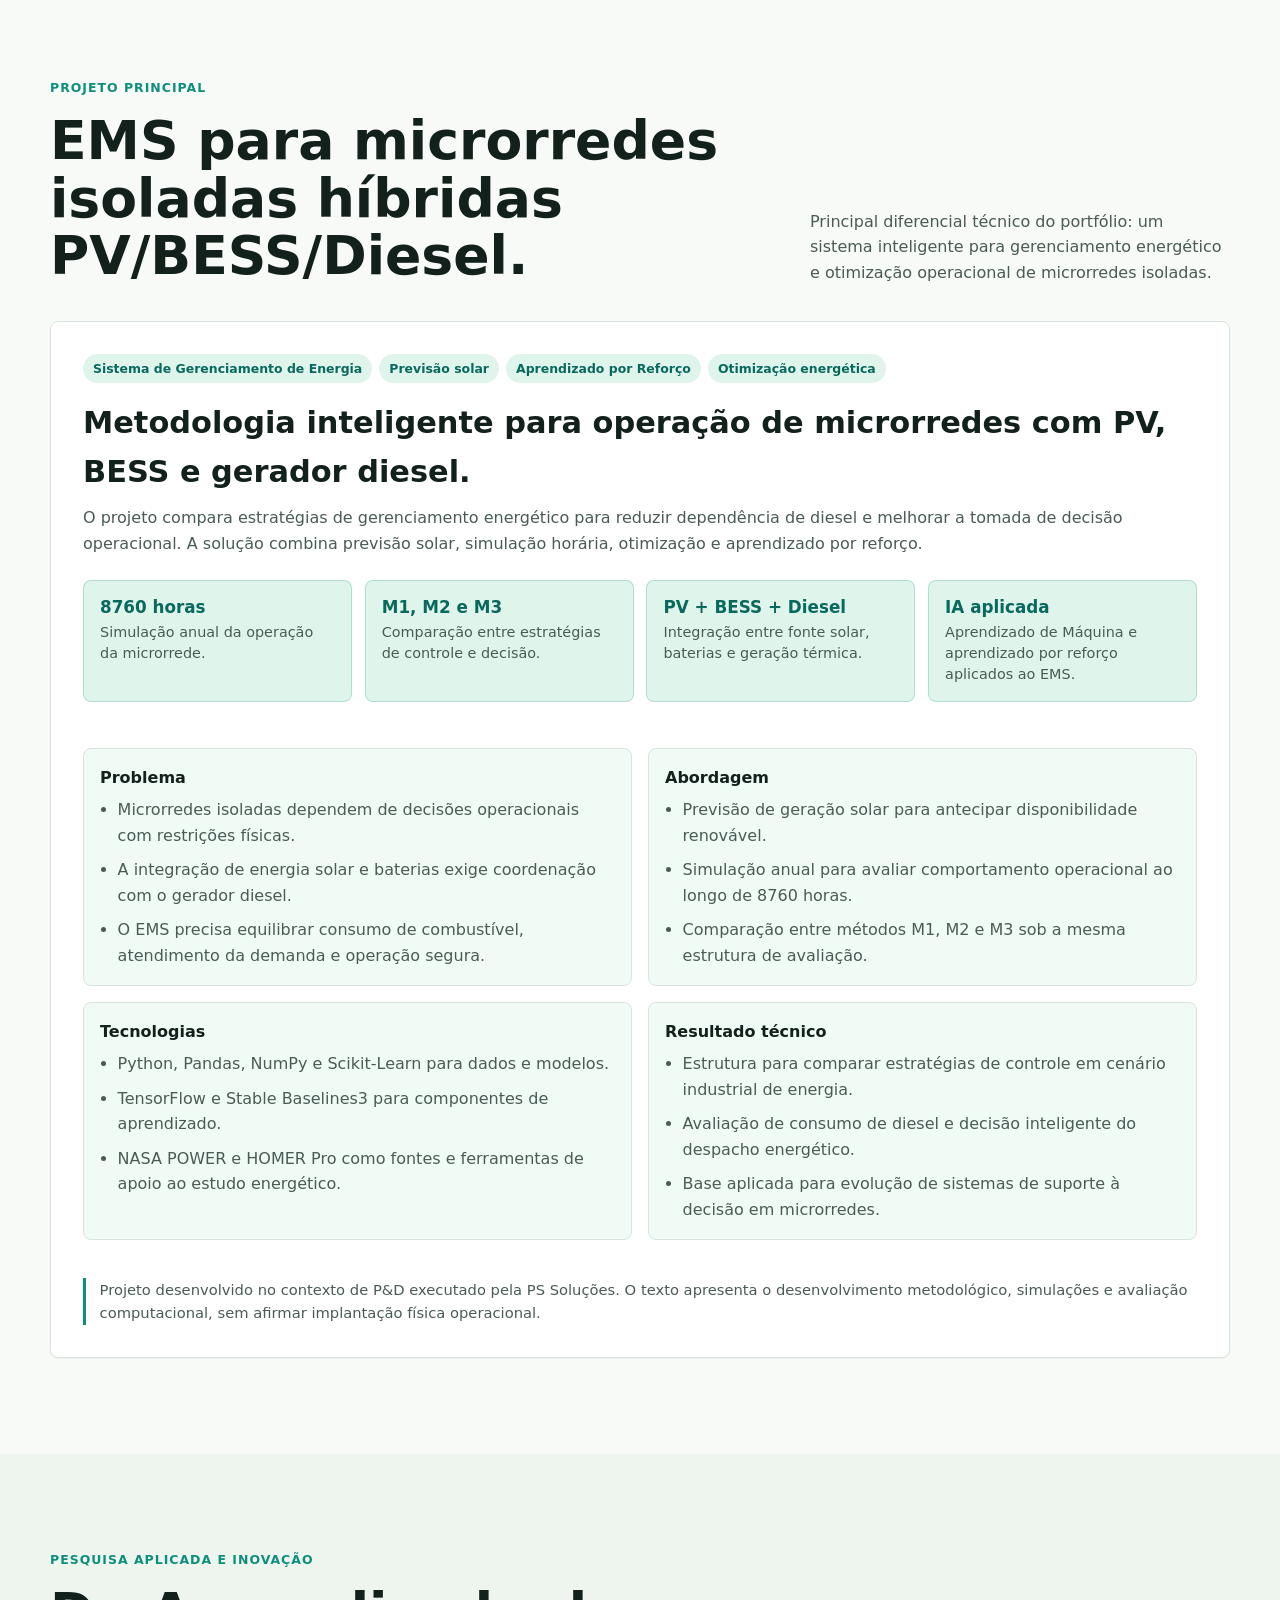
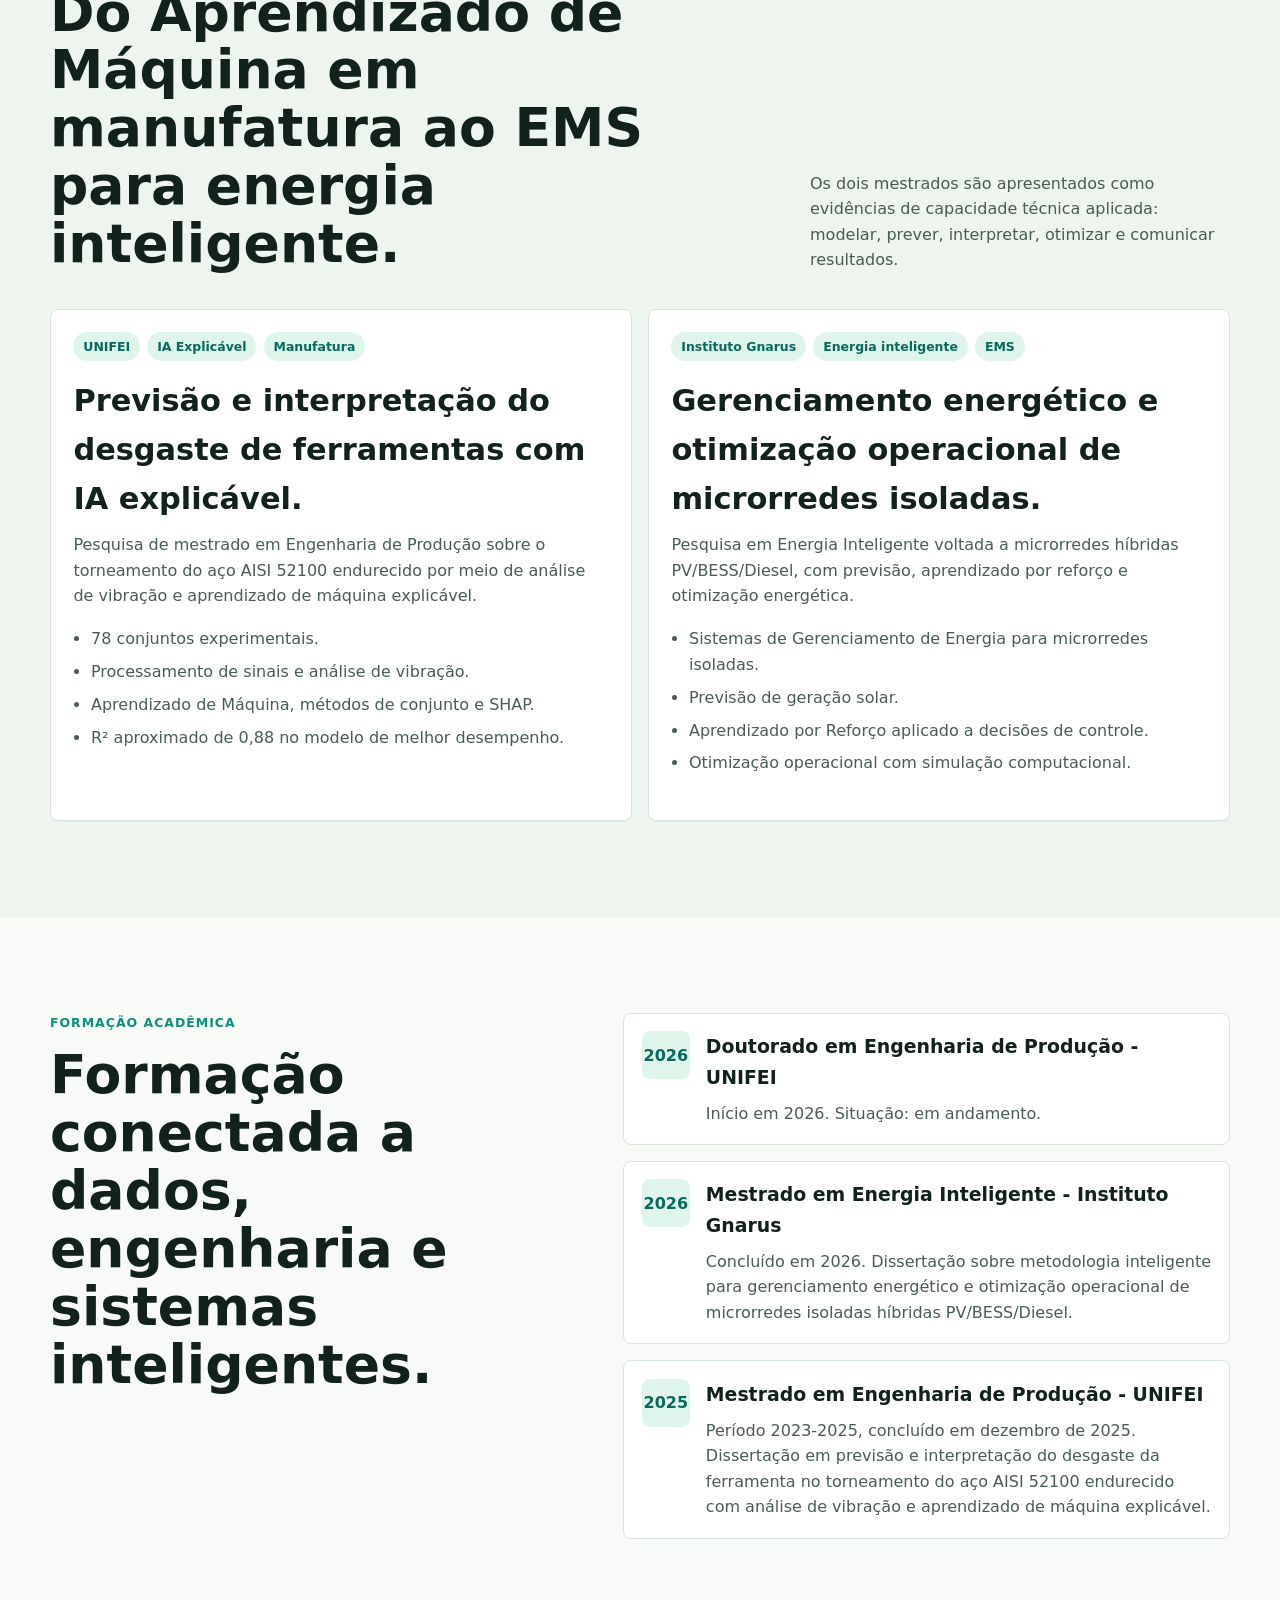
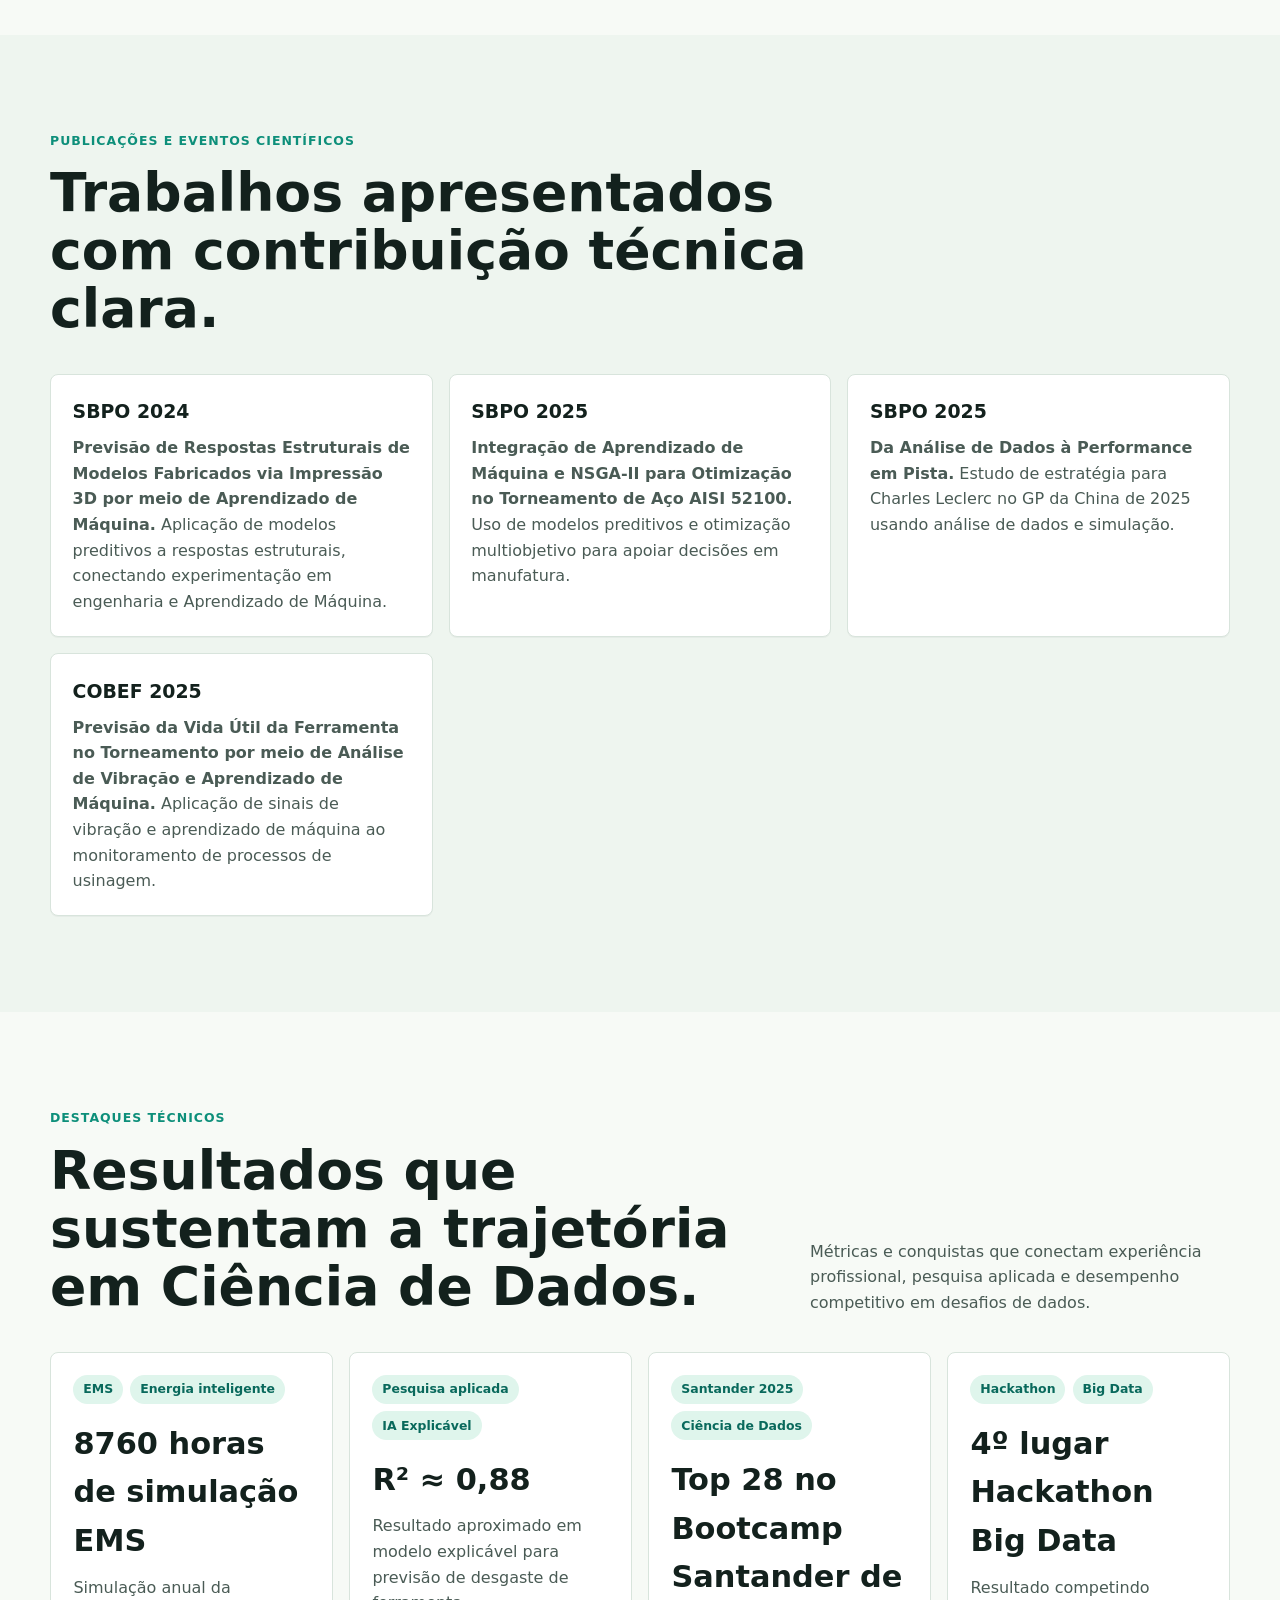
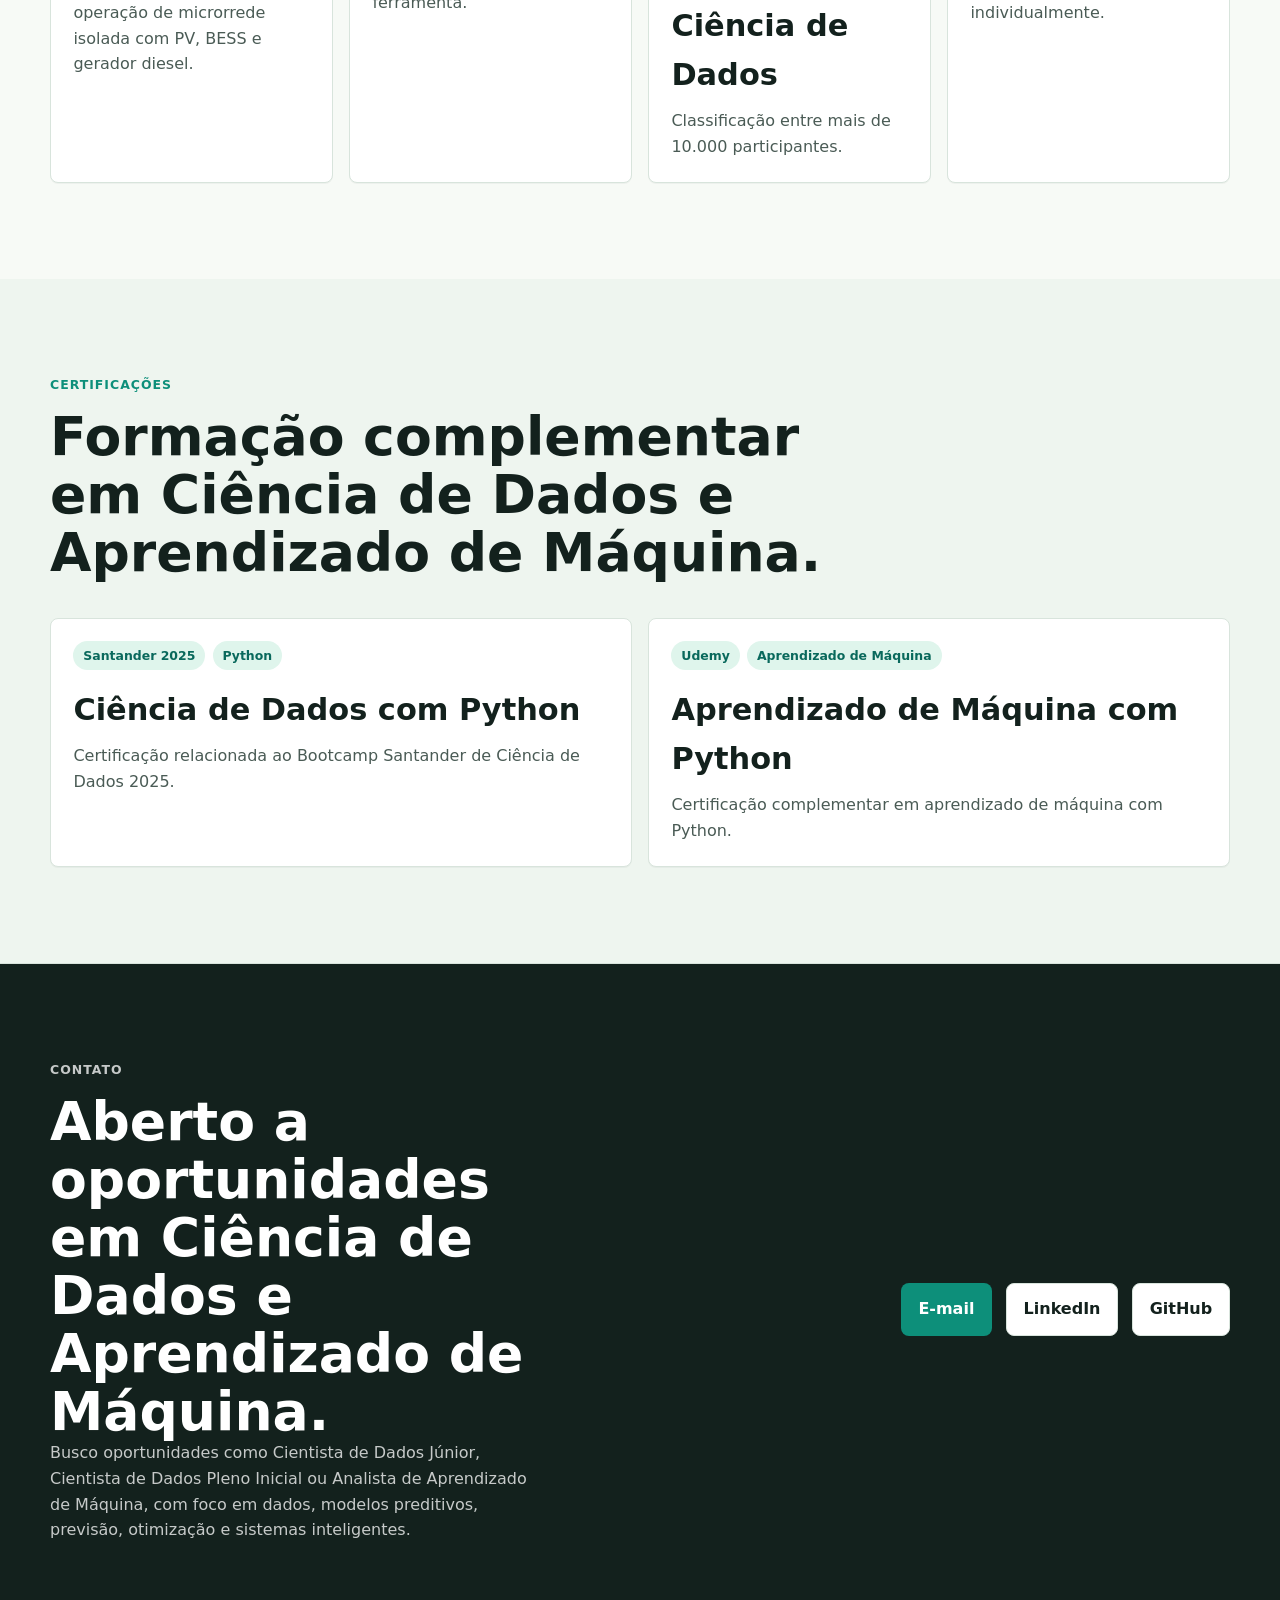
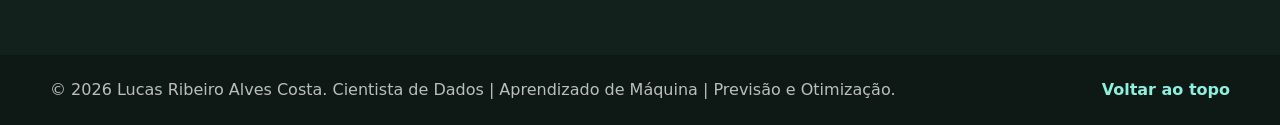
==== commit 24c59fdb: "Corrige texto da pagina inicial" ====
--- a/index.html
+++ b/index.html
@@ -126,7 +126,7 @@
           <h1 id="hero-title">Lucas Ribeiro Alves Costa</h1>
           <p class="hero__lead">
             Cientista de Dados com experiência em Aprendizado de Máquina, previsão, otimização e sistemas
-            Inteligentes para suporte à tomada de decisão. Desenvolvo soluções baseadas em dados para
+            inteligentes para suporte à tomada de decisão. Desenvolvo soluções baseadas em dados para
             previsão, otimização e inteligência operacional em aplicações industriais e energéticas.
           </p>
           <div class="hero__actions" aria-label="Ações principais">
